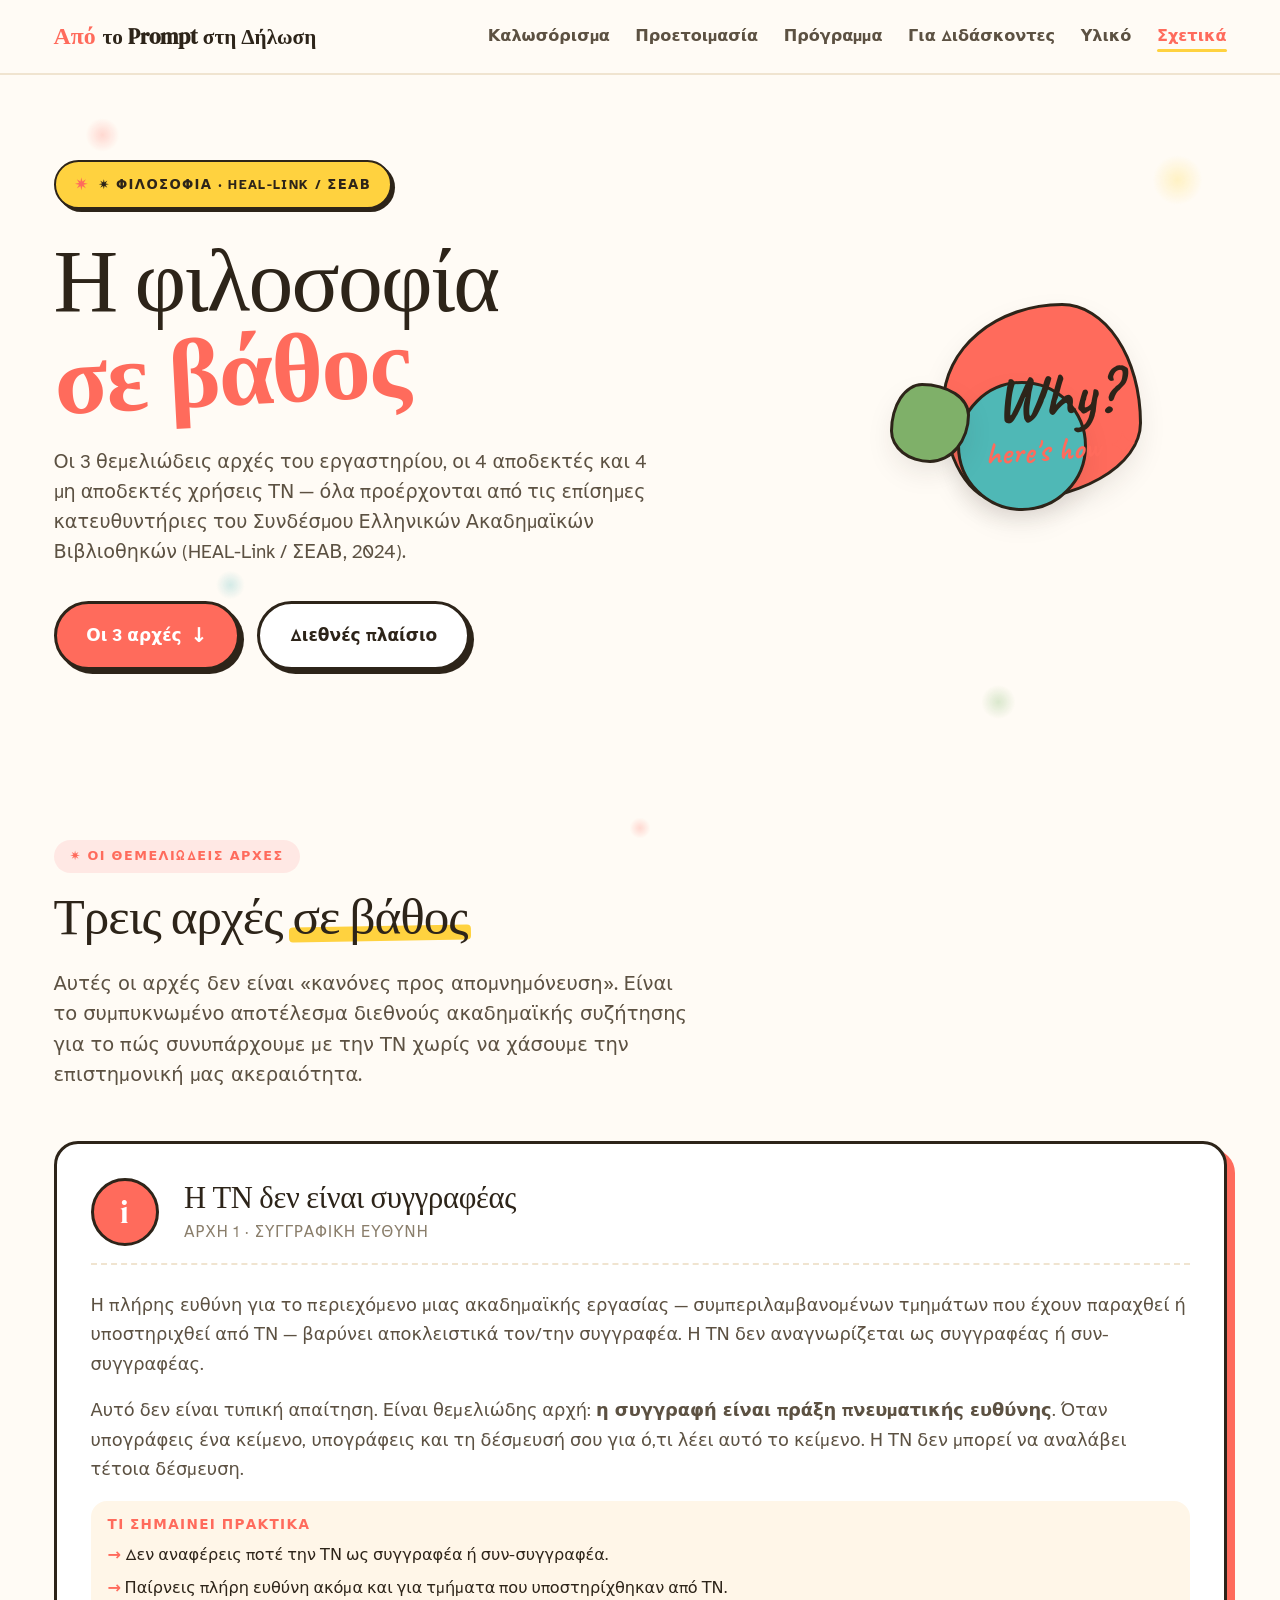
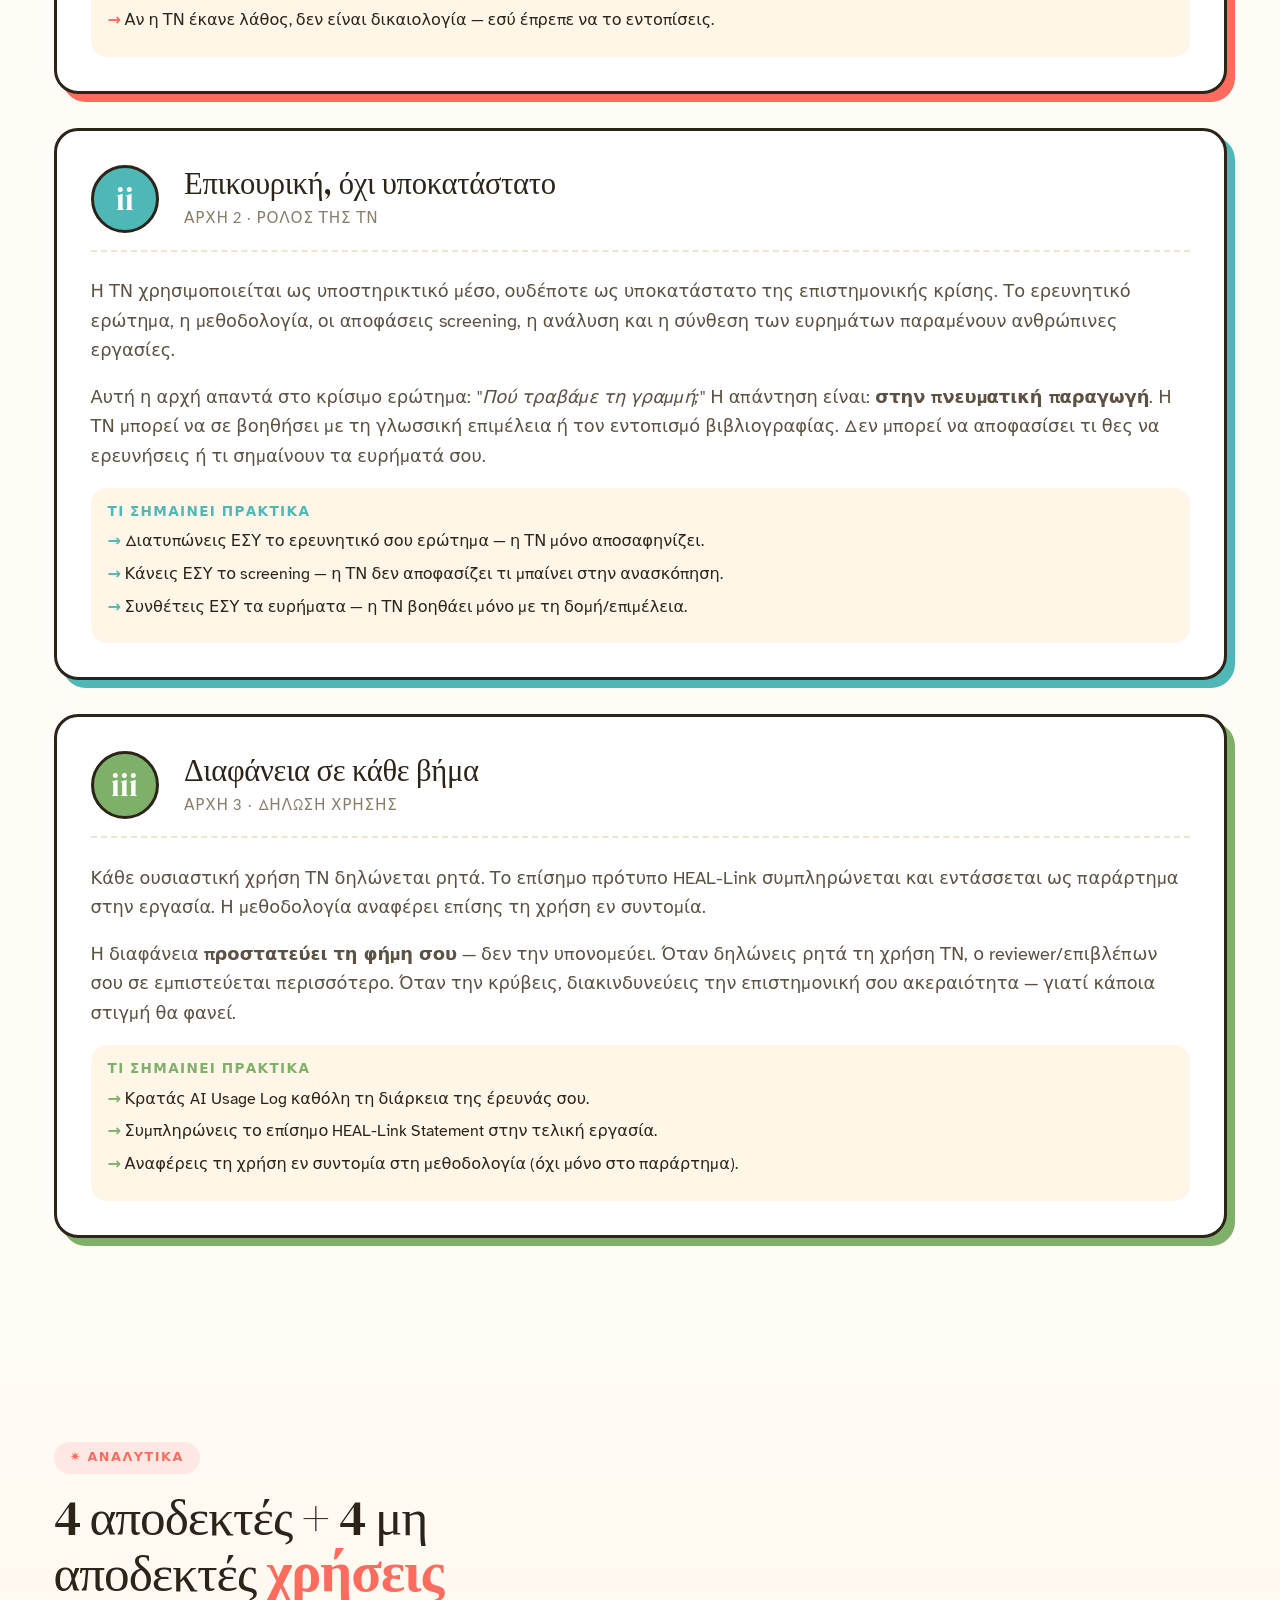
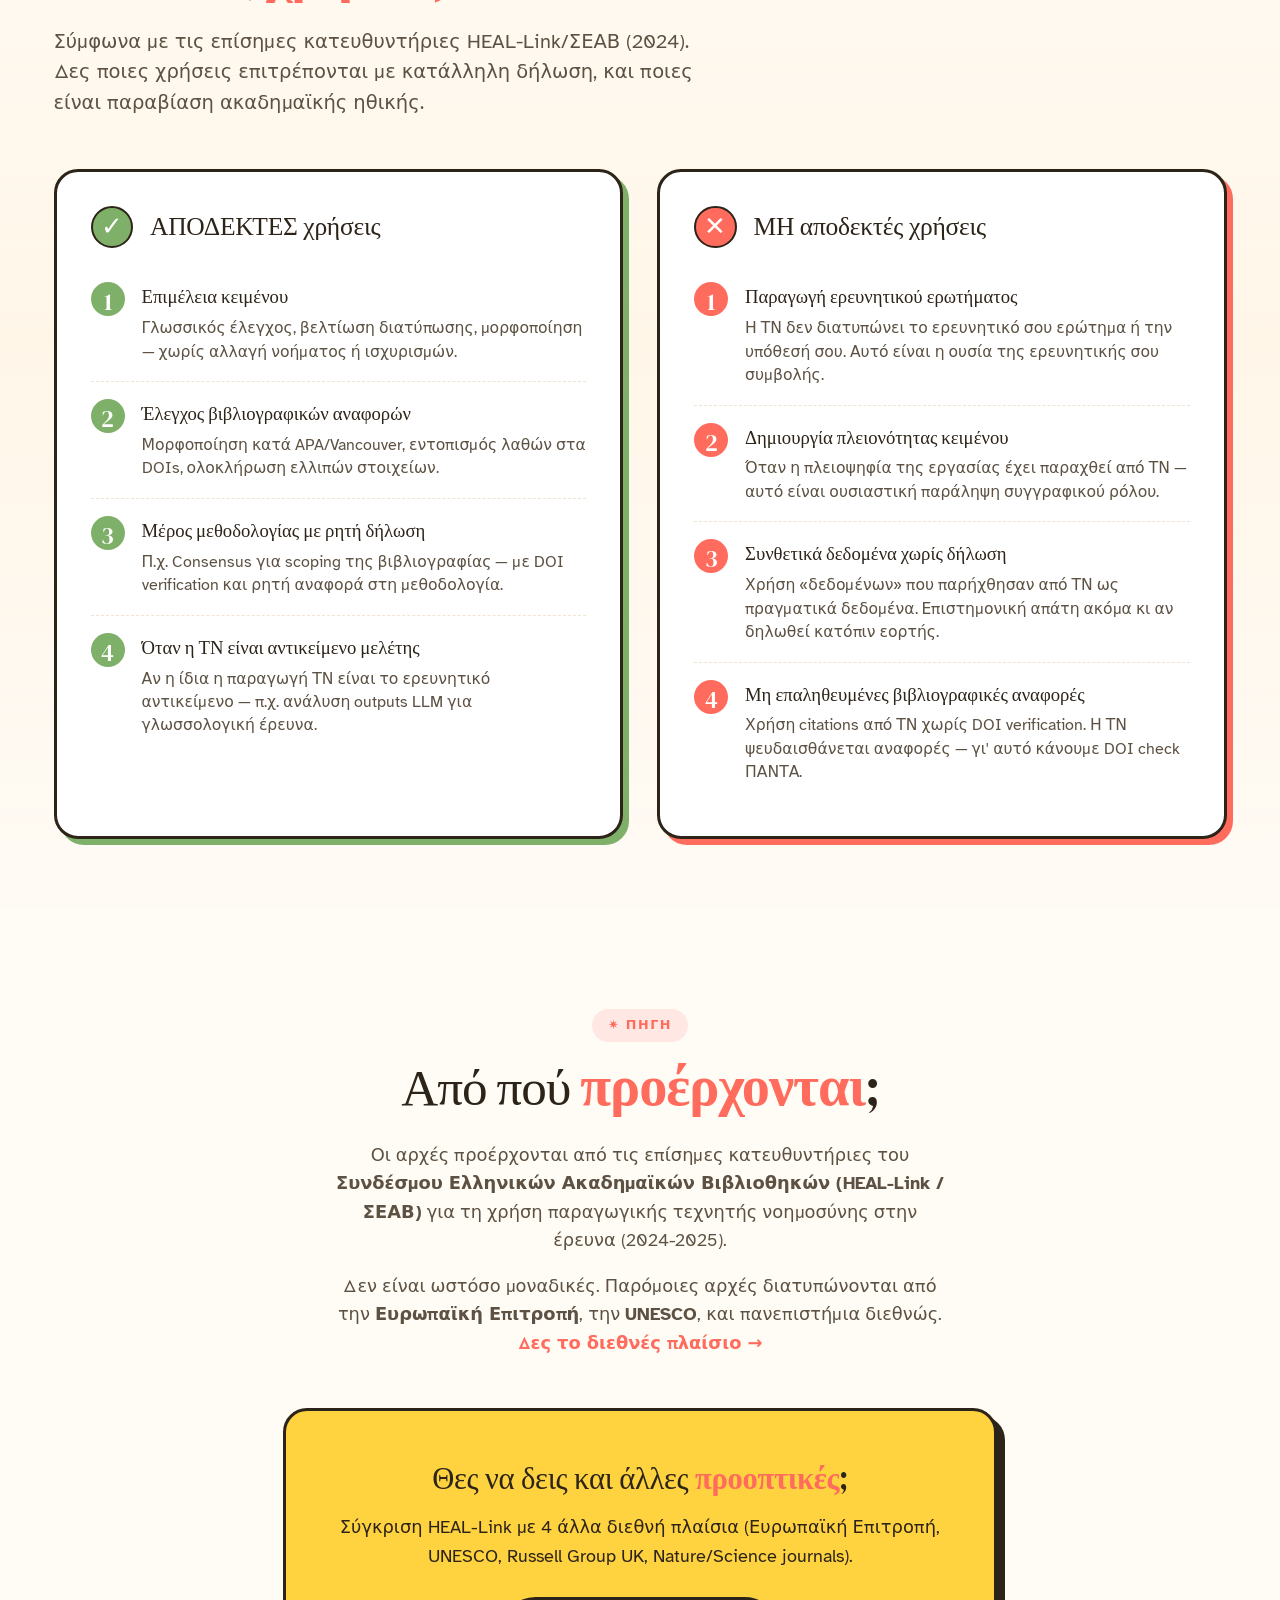
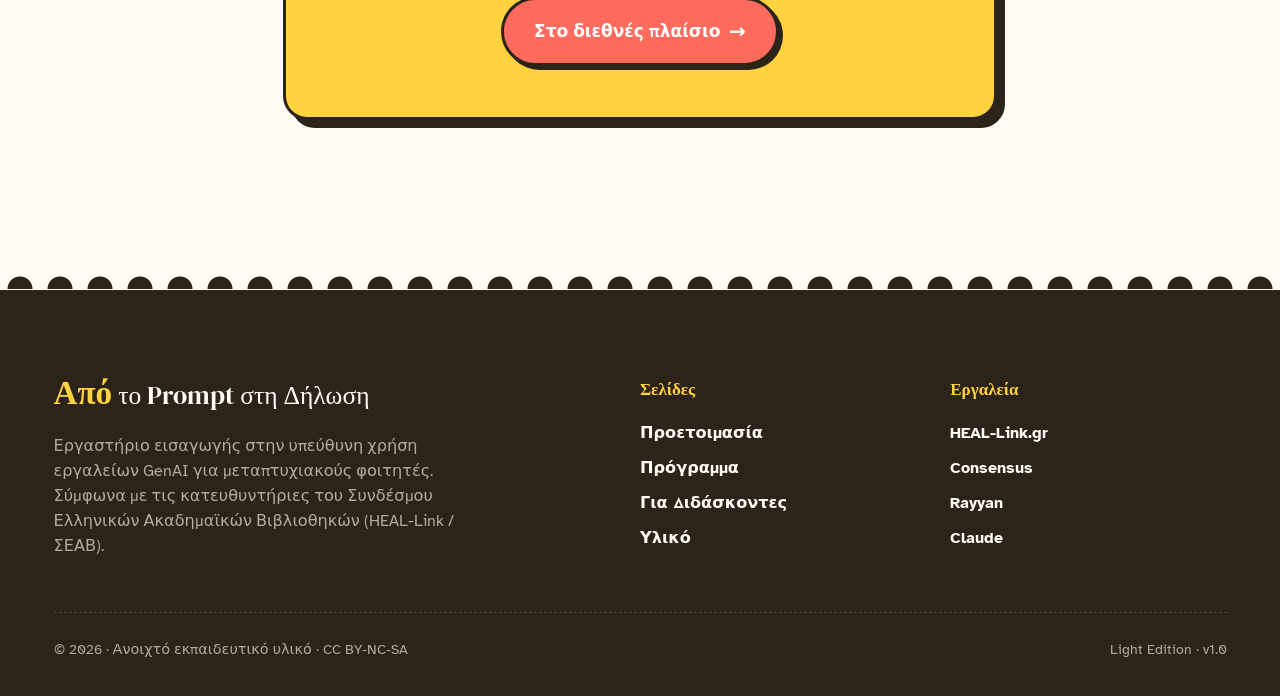
==== about.html @ 17ac73bf "Add files via upload" ====
<!DOCTYPE html>
<html lang="el">
<head>
  <meta charset="UTF-8">
  <meta name="viewport" content="width=device-width, initial-scale=1.0">
  <title>Σχετικά · Από το Prompt στη Δήλωση</title>
  <meta name="description" content="HEAL-Link/ΣΕΑΒ — οι 3 θεμελιώδεις αρχές, οι 4 αποδεκτές χρήσεις, και οι 4 μη αποδεκτές χρήσεις ΤΝ στην ακαδημαϊκή έρευνα.">
  <link rel="stylesheet" href="assets/style.css">
  <style>
    .principle-deep {
      background: var(--paper-card);
      border: 3px solid var(--ink);
      border-radius: var(--r-lg);
      padding: var(--space-5);
      margin-bottom: var(--space-5);
    }
    .principle-deep:nth-of-type(1) { box-shadow: 8px 8px 0 var(--coral); }
    .principle-deep:nth-of-type(2) { box-shadow: 8px 8px 0 var(--teal); }
    .principle-deep:nth-of-type(3) { box-shadow: 8px 8px 0 var(--sage); }

    .principle-deep-header {
      display: flex;
      align-items: center;
      gap: var(--space-4);
      margin-bottom: var(--space-4);
      padding-bottom: var(--space-3);
      border-bottom: 2px dashed var(--rule);
    }
    .principle-deep-icon {
      width: 4rem; height: 4rem;
      border-radius: var(--r-full);
      display: grid; place-items: center;
      font-family: var(--font-display);
      font-size: 1.8rem;
      color: white;
      border: 3px solid var(--ink);
      flex-shrink: 0;
    }
    .principle-deep:nth-of-type(1) .principle-deep-icon { background: var(--coral); }
    .principle-deep:nth-of-type(2) .principle-deep-icon { background: var(--teal); }
    .principle-deep:nth-of-type(3) .principle-deep-icon { background: var(--sage); }

    .principle-deep h3 {
      font-family: var(--font-display);
      font-size: 1.8rem;
      line-height: 1.1;
      margin: 0;
    }
    .principle-deep .principle-deep-sub {
      font-size: 0.9rem;
      color: var(--muted);
      letter-spacing: 0.05em;
      text-transform: uppercase;
      margin-top: 4px;
    }
    .principle-deep p {
      font-size: 1.05rem;
      line-height: 1.65;
      color: var(--ink-soft);
      margin-bottom: var(--space-3);
    }
    .principle-deep .what-means {
      background: var(--paper-warm);
      border-radius: var(--r-md);
      padding: var(--space-3);
      margin-top: var(--space-3);
    }
    .principle-deep .what-means h4 {
      font-family: var(--font-body);
      font-size: 0.8rem;
      font-weight: 700;
      letter-spacing: 0.1em;
      text-transform: uppercase;
      color: var(--coral);
      margin-bottom: var(--space-2);
    }
    .principle-deep:nth-of-type(2) .what-means h4 { color: var(--teal); }
    .principle-deep:nth-of-type(3) .what-means h4 { color: var(--sage); }
    .principle-deep .what-means ul {
      list-style: none;
      padding: 0;
      margin: 0;
    }
    .principle-deep .what-means li {
      padding-left: var(--space-3);
      position: relative;
      margin-bottom: 6px;
      font-size: 0.95rem;
    }
    .principle-deep .what-means li::before {
      content: '→';
      position: absolute;
      left: 0;
      color: var(--coral);
      font-weight: 700;
    }
    .principle-deep:nth-of-type(2) .what-means li::before { color: var(--teal); }
    .principle-deep:nth-of-type(3) .what-means li::before { color: var(--sage); }

    .uses-grid {
      display: grid;
      grid-template-columns: 1fr;
      gap: var(--space-5);
      margin-top: var(--space-5);
    }
    @media (min-width: 800px) {
      .uses-grid { grid-template-columns: repeat(2, 1fr); }
    }

    .uses-card {
      background: var(--paper-card);
      border: 3px solid var(--ink);
      border-radius: var(--r-lg);
      padding: var(--space-5);
    }
    .uses-card.allowed {
      box-shadow: 6px 6px 0 var(--sage);
    }
    .uses-card.forbidden {
      box-shadow: 6px 6px 0 var(--coral);
    }

    .uses-card h3 {
      font-family: var(--font-display);
      font-size: 1.5rem;
      margin-bottom: var(--space-3);
      display: flex;
      align-items: center;
      gap: var(--space-3);
    }
    .uses-card .badge {
      font-size: 1.5rem;
      width: 2.5rem;
      height: 2.5rem;
      border-radius: var(--r-full);
      display: grid;
      place-items: center;
      border: 2px solid var(--ink);
    }
    .uses-card.allowed .badge { background: var(--sage); color: white; }
    .uses-card.forbidden .badge { background: var(--coral); color: white; }

    .uses-card ol {
      list-style: none;
      padding: 0;
      counter-reset: use-counter;
    }
    .uses-card ol li {
      counter-increment: use-counter;
      padding: var(--space-3) 0;
      border-bottom: 1px dashed var(--rule);
      padding-left: 3rem;
      position: relative;
    }
    .uses-card ol li:last-child { border-bottom: none; }
    .uses-card ol li::before {
      content: counter(use-counter);
      position: absolute;
      left: 0;
      top: var(--space-3);
      font-family: var(--font-display);
      font-size: 1.4rem;
      width: 2rem;
      height: 2rem;
      border-radius: var(--r-full);
      display: grid;
      place-items: center;
      color: white;
    }
    .uses-card.allowed ol li::before { background: var(--sage); }
    .uses-card.forbidden ol li::before { background: var(--coral); }
    .uses-card ol li strong {
      display: block;
      font-family: var(--font-display);
      font-weight: 400;
      font-size: 1.1rem;
      margin-bottom: 4px;
    }
    .uses-card ol li p {
      font-size: 0.92rem;
      color: var(--ink-soft);
      margin: 0;
      line-height: 1.5;
    }

    .extra-cta {
      background: var(--sun);
      border: 3px solid var(--ink);
      border-radius: var(--r-lg);
      padding: var(--space-6);
      box-shadow: 8px 8px 0 var(--ink);
      max-width: 42rem;
      margin: var(--space-6) auto 0;
      text-align: center;
    }
    .extra-cta h3 {
      font-family: var(--font-display);
      font-size: 1.8rem;
      margin-bottom: var(--space-3);
    }
    .extra-cta p {
      font-size: 1.05rem;
      margin-bottom: var(--space-4);
    }
  </style>
</head>
<body>

<nav class="nav">
  <div class="nav-inner">
    <a href="index.html" class="nav-brand">
      <span class="spark">Από</span> το Prompt στη Δήλωση
    </a>
    <ul class="nav-links">
      <li><a href="index.html">Καλωσόρισμα</a></li>
      <li><a href="prepare.html">Προετοιμασία</a></li>
      <li><a href="agenda.html">Πρόγραμμα</a></li>
      <li><a href="instructor.html">Για Διδάσκοντες</a></li>
      <li><a href="materials.html">Υλικό</a></li>
      <li><a href="about.html" class="active">Σχετικά</a></li>
    </ul>
  </div>
</nav>

<header class="hero">
  <div class="container">
    <div class="hero-grid">
      <div class="hero-content">
        <div class="eyebrow fade-up">✷ Φιλοσοφία · HEAL-Link / ΣΕΑΒ</div>
        <h1 class="hero-title fade-up">
          Η φιλοσοφία<br>
          <span class="hand">σε βάθος</span>
        </h1>
        <p class="hero-subtitle fade-up">
          Οι 3 θεμελιώδεις αρχές του εργαστηρίου, οι 4 αποδεκτές και 4 μη αποδεκτές χρήσεις ΤΝ — όλα προέρχονται από τις επίσημες κατευθυντήριες του Συνδέσμου Ελληνικών Ακαδημαϊκών Βιβλιοθηκών (HEAL-Link / ΣΕΑΒ, 2024).
        </p>
        <div class="cta-group fade-up">
          <a href="#principles" class="btn">
            Οι 3 αρχές <span class="arrow">↓</span>
          </a>
          <a href="international.html" class="btn btn-outline">
            Διεθνές πλαίσιο
          </a>
        </div>
      </div>
      <div class="hero-illo">
        <div class="hero-shape shape-1" style="background: var(--coral); top: 15%; right: 25%;"></div>
        <div class="hero-shape shape-2" style="background: var(--teal); bottom: 20%; left: 20%;"></div>
        <div class="hero-shape shape-3" style="background: var(--sage); top: 40%; left: 0;"></div>
        <div class="hero-label">
          Why?<br>
          <span>here's how ✦</span>
        </div>
      </div>
    </div>
  </div>
</header>

<section id="principles">
  <div class="container">
    <div class="section-eyebrow">✷ Οι θεμελιώδεις αρχές</div>
    <h2 class="section-title">Τρεις αρχές <span class="accent">σε βάθος</span></h2>
    <p class="section-lead">
      Αυτές οι αρχές δεν είναι «κανόνες προς απομνημόνευση». Είναι το συμπυκνωμένο αποτέλεσμα διεθνούς ακαδημαϊκής συζήτησης για το πώς συνυπάρχουμε με την ΤΝ χωρίς να χάσουμε την επιστημονική μας ακεραιότητα.
    </p>

    <div style="margin-top: var(--space-6);">

      <div class="principle-deep">
        <div class="principle-deep-header">
          <div class="principle-deep-icon">i</div>
          <div>
            <h3>Η ΤΝ δεν είναι συγγραφέας</h3>
            <div class="principle-deep-sub">Αρχή 1 · Συγγραφική ευθύνη</div>
          </div>
        </div>
        <p>
          Η πλήρης ευθύνη για το περιεχόμενο μιας ακαδημαϊκής εργασίας — συμπεριλαμβανομένων τμημάτων που έχουν παραχθεί ή υποστηριχθεί από ΤΝ — βαρύνει αποκλειστικά τον/την συγγραφέα. Η ΤΝ δεν αναγνωρίζεται ως συγγραφέας ή συν-συγγραφέας.
        </p>
        <p>
          Αυτό δεν είναι τυπική απαίτηση. Είναι θεμελιώδης αρχή: <strong>η συγγραφή είναι πράξη πνευματικής ευθύνης</strong>. Όταν υπογράφεις ένα κείμενο, υπογράφεις και τη δέσμευσή σου για ό,τι λέει αυτό το κείμενο. Η ΤΝ δεν μπορεί να αναλάβει τέτοια δέσμευση.
        </p>
        <div class="what-means">
          <h4>Τι σημαίνει πρακτικά</h4>
          <ul>
            <li>Δεν αναφέρεις ποτέ την ΤΝ ως συγγραφέα ή συν-συγγραφέα.</li>
            <li>Παίρνεις πλήρη ευθύνη ακόμα και για τμήματα που υποστηρίχθηκαν από ΤΝ.</li>
            <li>Αν η ΤΝ έκανε λάθος, δεν είναι δικαιολογία — εσύ έπρεπε να το εντοπίσεις.</li>
          </ul>
        </div>
      </div>

      <div class="principle-deep">
        <div class="principle-deep-header">
          <div class="principle-deep-icon">ii</div>
          <div>
            <h3>Επικουρική, όχι υποκατάστατο</h3>
            <div class="principle-deep-sub">Αρχή 2 · Ρόλος της ΤΝ</div>
          </div>
        </div>
        <p>
          Η ΤΝ χρησιμοποιείται ως υποστηρικτικό μέσο, ουδέποτε ως υποκατάστατο της επιστημονικής κρίσης. Το ερευνητικό ερώτημα, η μεθοδολογία, οι αποφάσεις screening, η ανάλυση και η σύνθεση των ευρημάτων παραμένουν ανθρώπινες εργασίες.
        </p>
        <p>
          Αυτή η αρχή απαντά στο κρίσιμο ερώτημα: <em>"Πού τραβάμε τη γραμμή;"</em> Η απάντηση είναι: <strong>στην πνευματική παραγωγή</strong>. Η ΤΝ μπορεί να σε βοηθήσει με τη γλωσσική επιμέλεια ή τον εντοπισμό βιβλιογραφίας. Δεν μπορεί να αποφασίσει τι θες να ερευνήσεις ή τι σημαίνουν τα ευρήματά σου.
        </p>
        <div class="what-means">
          <h4>Τι σημαίνει πρακτικά</h4>
          <ul>
            <li>Διατυπώνεις ΕΣΥ το ερευνητικό σου ερώτημα — η ΤΝ μόνο αποσαφηνίζει.</li>
            <li>Κάνεις ΕΣΥ το screening — η ΤΝ δεν αποφασίζει τι μπαίνει στην ανασκόπηση.</li>
            <li>Συνθέτεις ΕΣΥ τα ευρήματα — η ΤΝ βοηθάει μόνο με τη δομή/επιμέλεια.</li>
          </ul>
        </div>
      </div>

      <div class="principle-deep">
        <div class="principle-deep-header">
          <div class="principle-deep-icon">iii</div>
          <div>
            <h3>Διαφάνεια σε κάθε βήμα</h3>
            <div class="principle-deep-sub">Αρχή 3 · Δήλωση χρήσης</div>
          </div>
        </div>
        <p>
          Κάθε ουσιαστική χρήση ΤΝ δηλώνεται ρητά. Το επίσημο πρότυπο HEAL-Link συμπληρώνεται και εντάσσεται ως παράρτημα στην εργασία. Η μεθοδολογία αναφέρει επίσης τη χρήση εν συντομία.
        </p>
        <p>
          Η διαφάνεια <strong>προστατεύει τη φήμη σου</strong> — δεν την υπονομεύει. Όταν δηλώνεις ρητά τη χρήση ΤΝ, ο reviewer/επιβλέπων σου σε εμπιστεύεται περισσότερο. Όταν την κρύβεις, διακινδυνεύεις την επιστημονική σου ακεραιότητα — γιατί κάποια στιγμή θα φανεί.
        </p>
        <div class="what-means">
          <h4>Τι σημαίνει πρακτικά</h4>
          <ul>
            <li>Κρατάς AI Usage Log καθόλη τη διάρκεια της έρευνάς σου.</li>
            <li>Συμπληρώνεις το επίσημο HEAL-Link Statement στην τελική εργασία.</li>
            <li>Αναφέρεις τη χρήση εν συντομία στη μεθοδολογία (όχι μόνο στο παράρτημα).</li>
          </ul>
        </div>
      </div>

    </div>
  </div>
</section>

<section class="glance">
  <div class="container">
    <div class="section-eyebrow">✷ Αναλυτικά</div>
    <h2 class="section-title">4 αποδεκτές + 4 μη αποδεκτές <span class="hand">χρήσεις</span></h2>
    <p class="section-lead">
      Σύμφωνα με τις επίσημες κατευθυντήριες HEAL-Link/ΣΕΑΒ (2024). Δες ποιες χρήσεις επιτρέπονται με κατάλληλη δήλωση, και ποιες είναι παραβίαση ακαδημαϊκής ηθικής.
    </p>

    <div class="uses-grid">

      <div class="uses-card allowed">
        <h3>
          <span class="badge">✓</span>
          ΑΠΟΔΕΚΤΕΣ χρήσεις
        </h3>
        <ol>
          <li>
            <strong>Επιμέλεια κειμένου</strong>
            <p>Γλωσσικός έλεγχος, βελτίωση διατύπωσης, μορφοποίηση — χωρίς αλλαγή νοήματος ή ισχυρισμών.</p>
          </li>
          <li>
            <strong>Έλεγχος βιβλιογραφικών αναφορών</strong>
            <p>Μορφοποίηση κατά APA/Vancouver, εντοπισμός λαθών στα DOIs, ολοκλήρωση ελλιπών στοιχείων.</p>
          </li>
          <li>
            <strong>Μέρος μεθοδολογίας με ρητή δήλωση</strong>
            <p>Π.χ. Consensus για scoping της βιβλιογραφίας — με DOI verification και ρητή αναφορά στη μεθοδολογία.</p>
          </li>
          <li>
            <strong>Όταν η ΤΝ είναι αντικείμενο μελέτης</strong>
            <p>Αν η ίδια η παραγωγή ΤΝ είναι το ερευνητικό αντικείμενο — π.χ. ανάλυση outputs LLM για γλωσσολογική έρευνα.</p>
          </li>
        </ol>
      </div>

      <div class="uses-card forbidden">
        <h3>
          <span class="badge">✕</span>
          ΜΗ αποδεκτές χρήσεις
        </h3>
        <ol>
          <li>
            <strong>Παραγωγή ερευνητικού ερωτήματος</strong>
            <p>Η ΤΝ δεν διατυπώνει το ερευνητικό σου ερώτημα ή την υπόθεσή σου. Αυτό είναι η ουσία της ερευνητικής σου συμβολής.</p>
          </li>
          <li>
            <strong>Δημιουργία πλειονότητας κειμένου</strong>
            <p>Όταν η πλειοψηφία της εργασίας έχει παραχθεί από ΤΝ — αυτό είναι ουσιαστική παράληψη συγγραφικού ρόλου.</p>
          </li>
          <li>
            <strong>Συνθετικά δεδομένα χωρίς δήλωση</strong>
            <p>Χρήση «δεδομένων» που παρήχθησαν από ΤΝ ως πραγματικά δεδομένα. Επιστημονική απάτη ακόμα κι αν δηλωθεί κατόπιν εορτής.</p>
          </li>
          <li>
            <strong>Μη επαληθευμένες βιβλιογραφικές αναφορές</strong>
            <p>Χρήση citations από ΤΝ χωρίς DOI verification. Η ΤΝ ψευδαισθάνεται αναφορές — γι' αυτό κάνουμε DOI check ΠΑΝΤΑ.</p>
          </li>
        </ol>
      </div>

    </div>
  </div>
</section>

<section>
  <div class="container">
    <div class="text-center" style="max-width: 36rem; margin: 0 auto;">
      <div class="section-eyebrow" style="display: inline-block;">✷ Πηγή</div>
      <h2 class="section-title" style="margin: 0 auto var(--space-4);">
        Από πού <span class="hand">προέρχονται</span>;
      </h2>
      <p style="font-size: 1.05rem; color: var(--ink-soft); line-height: 1.6;">
        Οι αρχές προέρχονται από τις επίσημες κατευθυντήριες του <strong>Συνδέσμου Ελληνικών Ακαδημαϊκών Βιβλιοθηκών (HEAL-Link / ΣΕΑΒ)</strong> για τη χρήση παραγωγικής τεχνητής νοημοσύνης στην έρευνα (2024-2025).
      </p>
      <p style="font-size: 1.05rem; color: var(--ink-soft); line-height: 1.6; margin-top: var(--space-3);">
        Δεν είναι ωστόσο μοναδικές. Παρόμοιες αρχές διατυπώνονται από την <strong>Ευρωπαϊκή Επιτροπή</strong>, την <strong>UNESCO</strong>, και πανεπιστήμια διεθνώς. <a href="international.html">Δες το διεθνές πλαίσιο →</a>
      </p>
    </div>

    <div class="extra-cta">
      <h3>Θες να δεις και άλλες <span class="hand">προοπτικές</span>;</h3>
      <p>
        Σύγκριση HEAL-Link με 4 άλλα διεθνή πλαίσια (Ευρωπαϊκή Επιτροπή, UNESCO, Russell Group UK, Nature/Science journals).
      </p>
      <a href="international.html" class="btn">
        Στο διεθνές πλαίσιο <span class="arrow">→</span>
      </a>
    </div>
  </div>
</section>

<footer class="footer">
  <div class="container">
    <div class="footer-grid">
      <div>
        <div class="footer-brand">
          <span class="hand">Από</span> το Prompt στη Δήλωση
        </div>
        <p class="footer-text">
          Εργαστήριο εισαγωγής στην υπεύθυνη χρήση εργαλείων GenAI για μεταπτυχιακούς φοιτητές. Σύμφωνα με τις κατευθυντήριες του Συνδέσμου Ελληνικών Ακαδημαϊκών Βιβλιοθηκών (HEAL-Link / ΣΕΑΒ).
        </p>
      </div>
      <div>
        <h5>Σελίδες</h5>
        <ul>
          <li><a href="prepare.html">Προετοιμασία</a></li>
          <li><a href="agenda.html">Πρόγραμμα</a></li>
          <li><a href="instructor.html">Για Διδάσκοντες</a></li>
          <li><a href="materials.html">Υλικό</a></li>
        </ul>
      </div>
      <div>
        <h5>Εργαλεία</h5>
        <ul>
          <li><a href="https://www.heal-link.gr/" target="_blank" rel="noopener">HEAL-Link.gr</a></li>
          <li><a href="https://consensus.app" target="_blank" rel="noopener">Consensus</a></li>
          <li><a href="https://rayyan.ai" target="_blank" rel="noopener">Rayyan</a></li>
          <li><a href="https://claude.ai" target="_blank" rel="noopener">Claude</a></li>
        </ul>
      </div>
    </div>
    <div class="footer-bottom">
      <div>© 2026 · Ανοιχτό εκπαιδευτικό υλικό · CC BY-NC-SA</div>
      <div>Light Edition · v1.0</div>
    </div>
  </div>
</footer>

</body>
</html>
---- assets/style.css ----
/* ============================================================
   "Από το Prompt στη Δήλωση" — Light Edition
   CHEERFUL & INVITING aesthetic
   ============================================================ */

@import url('https://fonts.googleapis.com/css2?family=DM+Serif+Display:ital@0;1&family=Atkinson+Hyperlegible:ital,wght@0,400;0,700;1,400;1,700&family=Caveat:wght@400;500;600;700&family=JetBrains+Mono:wght@400;500;600&display=swap');

:root {
  /* CHEERFUL PALETTE */
  --coral: #FF6B5C;
  --coral-soft: #FFB5AC;
  --coral-bg: #FFE8E4;

  --teal: #4FB8B6;
  --teal-soft: #A8D9D8;
  --teal-bg: #E0F2F1;

  --sun: #FFD23F;
  --sun-soft: #FFE893;
  --sun-bg: #FFF6D6;

  --sage: #7FB069;
  --sage-soft: #B5D4A5;
  --sage-bg: #E8F4E0;

  --plum: #9B5C8F;

  /* NEUTRALS */
  --ink: #2D2419;
  --ink-soft: #5C5142;
  --paper: #FFFBF5;
  --paper-warm: #FFF6E8;
  --paper-card: #FFFFFF;
  --rule: #F0E4D0;
  --muted: #8A7E6B;
  --muted-soft: #B5AB99;

  /* TYPE */
  --font-display: 'DM Serif Display', Georgia, serif;
  --font-body: 'Atkinson Hyperlegible', system-ui, sans-serif;
  --font-hand: 'Caveat', cursive;
  --font-mono: 'JetBrains Mono', monospace;

  /* SPACING */
  --space-1: 0.25rem;
  --space-2: 0.5rem;
  --space-3: 1rem;
  --space-4: 1.5rem;
  --space-5: 2rem;
  --space-6: 3rem;
  --space-7: 5rem;

  /* RADIUS */
  --r-sm: 8px;
  --r-md: 16px;
  --r-lg: 24px;
  --r-full: 999px;

  /* LAYOUT */
  --container: 72rem;
  --content: 42rem;
}

/* RESET */
*, *::before, *::after { box-sizing: border-box; margin: 0; padding: 0; }
html { scroll-behavior: smooth; font-size: 17px; }

body {
  font-family: var(--font-body);
  font-weight: 400;
  line-height: 1.65;
  color: var(--ink);
  background: var(--paper);
  text-rendering: optimizeLegibility;
  -webkit-font-smoothing: antialiased;
  overflow-x: hidden;
}

/* CONFETTI DOTS — playful background */
body::before {
  content: '';
  position: fixed;
  inset: 0;
  pointer-events: none;
  background-image:
    radial-gradient(circle at 8% 15%, var(--coral-soft) 0%, transparent 1.2%),
    radial-gradient(circle at 92% 20%, var(--sun-soft) 0%, transparent 1.8%),
    radial-gradient(circle at 18% 65%, var(--teal-soft) 0%, transparent 1.2%),
    radial-gradient(circle at 78% 78%, var(--sage-soft) 0%, transparent 1.4%),
    radial-gradient(circle at 50% 92%, var(--coral-soft) 0%, transparent 1%);
  opacity: 0.5;
  z-index: -1;
}

img { max-width: 100%; height: auto; display: block; }

/* TYPOGRAPHY */
h1, h2, h3, h4 {
  font-family: var(--font-display);
  font-weight: 400;
  line-height: 1.1;
  letter-spacing: -0.01em;
  color: var(--ink);
}
h1 { font-size: clamp(2.5rem, 5vw, 4.5rem); }
h2 { font-size: clamp(2rem, 3.5vw, 3.25rem); margin-bottom: var(--space-4); }
h3 { font-size: clamp(1.4rem, 2vw, 1.85rem); margin-bottom: var(--space-3); }
h4 { font-size: 1.2rem; font-weight: 700; font-family: var(--font-body); margin-bottom: var(--space-2); }

p { margin-bottom: var(--space-3); }
p:last-child { margin-bottom: 0; }

a {
  color: var(--coral);
  text-decoration: none;
  font-weight: 700;
  background-image: linear-gradient(transparent 70%, var(--sun-soft) 70%);
  background-size: 0% 100%;
  background-repeat: no-repeat;
  transition: background-size 0.3s ease;
}
a:hover { background-size: 100% 100%; }

strong { font-weight: 700; }
em { font-style: italic; }

.hand {
  font-family: var(--font-hand);
  font-weight: 600;
  color: var(--coral);
  line-height: 1;
}

code, pre, .mono { font-family: var(--font-mono); font-size: 0.9em; }

/* LAYOUT */
.container { max-width: var(--container); margin: 0 auto; padding: 0 var(--space-4); }
.content { max-width: var(--content); margin: 0 auto; padding: 0 var(--space-4); }
section { padding: var(--space-7) 0; }

/* NAV */
.nav {
  position: sticky;
  top: 0;
  z-index: 100;
  background: rgba(255,251,245, 0.92);
  backdrop-filter: blur(16px);
  -webkit-backdrop-filter: blur(16px);
  border-bottom: 2px solid var(--rule);
}
.nav-inner {
  max-width: var(--container);
  margin: 0 auto;
  padding: var(--space-3) var(--space-4);
  display: flex;
  align-items: center;
  justify-content: space-between;
  gap: var(--space-4);
}
.nav-brand {
  font-family: var(--font-display);
  font-size: 1.25rem;
  color: var(--ink);
  background: none;
  display: flex;
  align-items: baseline;
  gap: 0.4rem;
}
.nav-brand:hover { background: none; color: var(--coral); }
.nav-brand .spark {
  font-family: var(--font-hand);
  color: var(--coral);
  font-size: 1.4rem;
}
.nav-links {
  display: flex;
  gap: var(--space-4);
  list-style: none;
  font-family: var(--font-body);
  font-size: 0.95rem;
  font-weight: 700;
}
.nav-links a { color: var(--ink-soft); background: none; }
.nav-links a:hover { color: var(--coral); background: none; }
.nav-links a.active { color: var(--coral); position: relative; }
.nav-links a.active::after {
  content: '';
  position: absolute;
  left: 0; right: 0;
  bottom: -6px;
  height: 3px;
  background: var(--sun);
  border-radius: var(--r-full);
}
@media (max-width: 768px) { .nav-links { display: none; } }

/* HERO */
.hero { padding: var(--space-7) 0; position: relative; overflow: visible; }
.hero-grid {
  display: grid;
  grid-template-columns: 1fr;
  gap: var(--space-6);
  align-items: center;
}
@media (min-width: 900px) {
  .hero-grid { grid-template-columns: 1.4fr 0.6fr; }
}

.eyebrow {
  display: inline-flex;
  align-items: center;
  gap: var(--space-2);
  padding: 0.5rem 1.1rem;
  font-family: var(--font-body);
  font-size: 0.78rem;
  font-weight: 700;
  letter-spacing: 0.1em;
  text-transform: uppercase;
  color: var(--ink);
  background: var(--sun);
  border-radius: var(--r-full);
  margin-bottom: var(--space-4);
  border: 2px solid var(--ink);
  box-shadow: 3px 3px 0 var(--ink);
}
.eyebrow::before {
  content: '✷';
  color: var(--coral);
  font-size: 1rem;
}

.hero-title {
  font-family: var(--font-display);
  font-size: clamp(2.8rem, 7vw, 5.5rem);
  line-height: 1;
  letter-spacing: -0.02em;
  margin-bottom: var(--space-4);
}
.hero-title .accent {
  position: relative;
  display: inline-block;
}
.hero-title .accent::after {
  content: '';
  position: absolute;
  left: -2%; right: -2%;
  bottom: 0.05em;
  height: 0.32em;
  background: var(--sun);
  z-index: -1;
  border-radius: 4px;
  transform: rotate(-1deg);
}
.hero-title .hand {
  font-family: var(--font-hand);
  font-weight: 700;
  color: var(--coral);
  font-size: 1.1em;
  display: inline-block;
  transform: rotate(-3deg);
}

.hero-subtitle {
  font-size: clamp(1.1rem, 1.5vw, 1.35rem);
  color: var(--ink-soft);
  max-width: 36rem;
  line-height: 1.55;
  margin-bottom: var(--space-5);
}

.hero-meta {
  display: flex;
  flex-wrap: wrap;
  gap: var(--space-4) var(--space-5);
  padding-top: var(--space-4);
  border-top: 2px dashed var(--rule);
}
.hero-meta-item { display: flex; align-items: center; gap: var(--space-2); }
.hero-meta-icon {
  width: 2.4rem; height: 2.4rem;
  border-radius: var(--r-full);
  display: grid; place-items: center;
  flex-shrink: 0; font-size: 1.1rem;
  border: 2px solid var(--ink);
}
.icon-coral { background: var(--coral); color: white; }
.icon-teal  { background: var(--teal); color: white; }
.icon-sun   { background: var(--sun); color: var(--ink); }
.icon-sage  { background: var(--sage); color: white; }

.hero-meta-text dt {
  font-size: 0.68rem;
  font-weight: 700;
  letter-spacing: 0.08em;
  text-transform: uppercase;
  color: var(--muted);
}
.hero-meta-text dd { color: var(--ink); font-weight: 700; font-size: 0.92rem; }

/* HERO ILLUSTRATION — playful shapes */
.hero-illo {
  position: relative;
  display: grid;
  place-items: center;
  min-height: 320px;
}
.hero-shape {
  position: absolute;
  box-shadow: 0 12px 32px -8px rgba(45,36,25,0.15);
}
.shape-1 {
  width: 200px; height: 200px;
  background: var(--coral);
  top: 5%; right: 15%;
  border-radius: 60% 40% 70% 30% / 50% 60% 40% 50%;
  border: 3px solid var(--ink);
  animation: float 5s ease-in-out infinite;
}
.shape-2 {
  width: 130px; height: 130px;
  background: var(--sun);
  bottom: 5%; left: 10%;
  border-radius: var(--r-full);
  border: 3px solid var(--ink);
  animation: float 6s ease-in-out -2s infinite;
}
.shape-3 {
  width: 80px; height: 80px;
  background: var(--teal);
  top: 35%; left: 0;
  border-radius: 40% 60% 50% 50% / 60% 40% 60% 40%;
  border: 3px solid var(--ink);
  animation: float 7s ease-in-out -1s infinite;
}
.shape-4 {
  width: 50px; height: 50px;
  background: var(--sage);
  bottom: 25%; right: 5%;
  border-radius: var(--r-full);
  border: 3px solid var(--ink);
  animation: float 4s ease-in-out -3s infinite;
}
.hero-label {
  position: relative;
  z-index: 2;
  font-family: var(--font-hand);
  font-size: clamp(2.8rem, 5vw, 4rem);
  font-weight: 700;
  text-align: center;
  line-height: 1;
  color: var(--ink);
  transform: rotate(-4deg);
  padding: var(--space-4);
}
.hero-label span {
  display: block;
  font-size: 0.5em;
  color: var(--coral);
  margin-top: 0.2em;
}

/* CTAs */
.cta-group {
  display: flex;
  flex-wrap: wrap;
  gap: var(--space-3);
  margin-top: var(--space-5);
}
.btn {
  display: inline-flex;
  align-items: center;
  gap: var(--space-2);
  padding: 0.85rem 1.75rem;
  font-family: var(--font-body);
  font-size: 1rem;
  font-weight: 700;
  background: var(--coral);
  color: white;
  border: 3px solid var(--ink);
  border-radius: var(--r-full);
  cursor: pointer;
  transition: all 0.2s ease;
  box-shadow: 4px 4px 0 var(--ink);
  background-image: none;
}
.btn:hover {
  transform: translate(-2px, -2px);
  box-shadow: 6px 6px 0 var(--ink);
  background: var(--coral);
  color: white;
}
.btn:active {
  transform: translate(2px, 2px);
  box-shadow: 0 0 0 var(--ink);
}
.btn-outline {
  background: var(--paper-card);
  color: var(--ink);
}
.btn-outline:hover { background: var(--sun); color: var(--ink); }
.btn .arrow { transition: transform 0.2s; font-size: 1.2em; }
.btn:hover .arrow { transform: translateX(4px); }

/* SECTION HEADINGS */
.section-eyebrow {
  display: inline-block;
  padding: 0.35rem 0.95rem;
  font-family: var(--font-body);
  font-size: 0.75rem;
  font-weight: 700;
  letter-spacing: 0.12em;
  text-transform: uppercase;
  color: var(--coral);
  background: var(--coral-bg);
  border-radius: var(--r-full);
  margin-bottom: var(--space-3);
}
.section-title {
  font-family: var(--font-display);
  font-weight: 400;
  font-size: clamp(2rem, 4vw, 3.25rem);
  line-height: 1.05;
  letter-spacing: -0.02em;
  max-width: 32rem;
  margin-bottom: var(--space-4);
}
.section-title .accent {
  position: relative;
  display: inline-block;
}
.section-title .accent::after {
  content: '';
  position: absolute;
  left: -2%; right: -2%;
  bottom: 0.05em;
  height: 0.3em;
  background: var(--sun);
  z-index: -1;
  border-radius: 4px;
  transform: rotate(-1deg);
}
.section-title .hand {
  font-family: var(--font-hand);
  font-weight: 700;
  color: var(--coral);
  font-size: 1.1em;
}
.section-lead {
  font-size: 1.15rem;
  line-height: 1.55;
  color: var(--ink-soft);
  max-width: 38rem;
  margin-bottom: var(--space-6);
}

/* GLANCE STICKERS */
.glance {
  background: linear-gradient(180deg, transparent, var(--paper-warm) 50%, transparent);
  padding: var(--space-7) 0;
}
.glance-grid {
  display: grid;
  grid-template-columns: repeat(auto-fit, minmax(180px, 1fr));
  gap: var(--space-4);
}
.glance-cell {
  background: var(--paper-card);
  padding: var(--space-5) var(--space-3);
  text-align: center;
  border-radius: var(--r-lg);
  border: 3px solid var(--ink);
  transition: transform 0.3s, box-shadow 0.3s;
}
.glance-cell:nth-child(1) { box-shadow: 6px 6px 0 var(--coral); }
.glance-cell:nth-child(2) { box-shadow: 6px 6px 0 var(--teal); transform: rotate(-1deg); }
.glance-cell:nth-child(3) { box-shadow: 6px 6px 0 var(--sun); transform: rotate(1deg); }
.glance-cell:nth-child(4) { box-shadow: 6px 6px 0 var(--sage); transform: rotate(-1deg); }

.glance-cell:hover { transform: translate(-3px, -3px); }
.glance-cell:nth-child(1):hover { box-shadow: 9px 9px 0 var(--coral); }
.glance-cell:nth-child(2):hover { box-shadow: 9px 9px 0 var(--teal); transform: translate(-3px, -3px) rotate(-1deg); }
.glance-cell:nth-child(3):hover { box-shadow: 9px 9px 0 var(--sun); transform: translate(-3px, -3px) rotate(1deg); }
.glance-cell:nth-child(4):hover { box-shadow: 9px 9px 0 var(--sage); transform: translate(-3px, -3px) rotate(-1deg); }

.glance-num {
  font-family: var(--font-display);
  font-size: clamp(3rem, 5vw, 4.5rem);
  line-height: 1;
  display: block;
  margin-bottom: var(--space-2);
}
.glance-cell:nth-child(1) .glance-num { color: var(--coral); }
.glance-cell:nth-child(2) .glance-num { color: var(--teal); }
.glance-cell:nth-child(3) .glance-num { color: var(--ink); }
.glance-cell:nth-child(4) .glance-num { color: var(--sage); }

.glance-label {
  font-family: var(--font-body);
  font-size: 0.85rem;
  font-weight: 700;
  color: var(--ink-soft);
}

/* PRINCIPLES */
.principles-grid {
  display: grid;
  grid-template-columns: 1fr;
  gap: var(--space-4);
  margin-top: var(--space-5);
}
@media (min-width: 768px) {
  .principles-grid { grid-template-columns: repeat(3, 1fr); }
}
.principle {
  background: var(--paper-card);
  border: 3px solid var(--ink);
  border-radius: var(--r-lg);
  padding: var(--space-5);
  transition: all 0.3s;
}
.principle:nth-child(1) { box-shadow: 6px 6px 0 var(--coral); }
.principle:nth-child(2) { box-shadow: 6px 6px 0 var(--teal); transform: translateY(-12px); }
.principle:nth-child(3) { box-shadow: 6px 6px 0 var(--sage); }

.principle:hover { transform: translate(-3px, -3px); }
.principle:nth-child(1):hover { box-shadow: 9px 9px 0 var(--coral); }
.principle:nth-child(2):hover { box-shadow: 9px 9px 0 var(--teal); transform: translate(-3px, -15px); }
.principle:nth-child(3):hover { box-shadow: 9px 9px 0 var(--sage); }

.principle-icon {
  width: 3.5rem; height: 3.5rem;
  border-radius: var(--r-full);
  display: grid; place-items: center;
  font-family: var(--font-display);
  font-size: 1.6rem;
  margin-bottom: var(--space-3);
  border: 3px solid var(--ink);
}
.principle:nth-child(1) .principle-icon { background: var(--coral); color: white; }
.principle:nth-child(2) .principle-icon { background: var(--teal); color: white; }
.principle:nth-child(3) .principle-icon { background: var(--sage); color: white; }

.principle-title {
  font-family: var(--font-display);
  font-size: 1.5rem;
  margin-bottom: var(--space-3);
  line-height: 1.15;
}
.principle-text {
  color: var(--ink-soft);
  line-height: 1.6;
}

/* PULL QUOTE */
.pullquote {
  padding: var(--space-7) 0;
  text-align: center;
  position: relative;
}
.pullquote::before {
  content: '"';
  font-family: var(--font-display);
  font-size: 14rem;
  position: absolute;
  top: -3rem;
  left: 50%;
  transform: translateX(-50%);
  color: var(--coral-bg);
  z-index: -1;
  line-height: 1;
}
.pullquote-text {
  font-family: var(--font-hand);
  font-size: clamp(2.2rem, 5vw, 3.8rem);
  font-weight: 600;
  line-height: 1.15;
  max-width: 32rem;
  margin: 0 auto var(--space-4);
}
.pullquote-text em {
  font-style: normal;
  color: var(--coral);
}
.pullquote-attribution {
  display: inline-block;
  padding: 0.4rem 1.2rem;
  font-family: var(--font-body);
  font-size: 0.78rem;
  font-weight: 700;
  letter-spacing: 0.1em;
  text-transform: uppercase;
  background: var(--sun);
  border-radius: var(--r-full);
  border: 2px solid var(--ink);
  box-shadow: 3px 3px 0 var(--ink);
}

/* LEARN GRID */
.learn-grid {
  display: grid;
  grid-template-columns: 1fr;
  gap: var(--space-4);
  margin-top: var(--space-5);
}
@media (min-width: 768px) {
  .learn-grid { grid-template-columns: repeat(2, 1fr); }
}
.learn-item {
  display: flex;
  gap: var(--space-3);
  padding: var(--space-4);
  background: var(--paper-card);
  border: 2px solid var(--rule);
  border-radius: var(--r-md);
  transition: all 0.2s;
}
.learn-item:hover {
  border-color: var(--coral);
  background: var(--paper-warm);
  transform: translateY(-2px);
}
.learn-marker {
  flex-shrink: 0;
  width: 2.5rem; height: 2.5rem;
  border-radius: var(--r-full);
  background: var(--coral);
  color: white;
  display: grid; place-items: center;
  font-family: var(--font-display);
  font-size: 1.1rem;
  border: 2px solid var(--ink);
}
.learn-item:nth-child(2) .learn-marker { background: var(--teal); }
.learn-item:nth-child(3) .learn-marker { background: var(--sun); color: var(--ink); }
.learn-item:nth-child(4) .learn-marker { background: var(--sage); }
.learn-content h4 {
  font-family: var(--font-display);
  font-size: 1.2rem;
  font-weight: 400;
  margin-bottom: var(--space-2);
}
.learn-content p {
  color: var(--ink-soft);
  font-size: 0.98rem;
  line-height: 1.55;
  margin: 0;
}

/* AGENDA */
.agenda-list { max-width: 42rem; margin: 0 auto; }
.agenda-item {
  display: grid;
  grid-template-columns: auto 1fr auto;
  gap: var(--space-4);
  align-items: center;
  padding: var(--space-4);
  background: var(--paper-card);
  border: 2px solid var(--rule);
  border-radius: var(--r-md);
  margin-bottom: var(--space-3);
  transition: all 0.2s;
}
.agenda-item:hover {
  border-color: var(--coral);
  transform: translateX(4px);
}
.agenda-num {
  width: 2.5rem; height: 2.5rem;
  border-radius: var(--r-full);
  background: var(--coral-bg);
  color: var(--coral);
  display: grid; place-items: center;
  font-family: var(--font-display);
  font-size: 1.1rem;
}
.agenda-item:nth-child(2) .agenda-num { background: var(--teal-bg); color: var(--teal); }
.agenda-item:nth-child(3) .agenda-num { background: var(--sun-bg); color: var(--ink); }
.agenda-item:nth-child(4) .agenda-num { background: var(--sage-bg); color: var(--sage); }
.agenda-item:nth-child(5) .agenda-num { background: var(--coral-bg); color: var(--coral); }

.agenda-content h4 {
  font-family: var(--font-display);
  font-size: 1.15rem;
  font-weight: 400;
  margin-bottom: 4px;
}
.agenda-content p {
  font-size: 0.9rem;
  color: var(--muted);
  margin: 0;
}
.agenda-time {
  font-family: var(--font-mono);
  font-size: 0.85rem;
  font-weight: 600;
  color: var(--coral);
  padding: 0.3rem 0.7rem;
  background: var(--coral-bg);
  border-radius: var(--r-full);
}

/* FOOTER */
.footer {
  background: var(--ink);
  color: var(--paper);
  padding: var(--space-7) 0 var(--space-5);
  margin-top: var(--space-7);
  position: relative;
}
.footer::before {
  content: '';
  position: absolute;
  top: -1px; left: 0; right: 0;
  height: 20px;
  background-image: radial-gradient(circle at 20px 20px, var(--ink) 12px, transparent 13px);
  background-size: 40px 20px;
  background-repeat: repeat-x;
  transform: translateY(-100%);
}
.footer a { color: var(--paper); background: none; }
.footer a:hover { color: var(--sun); background: none; }
.footer-grid {
  display: grid;
  grid-template-columns: 1fr;
  gap: var(--space-5);
  margin-bottom: var(--space-6);
}
@media (min-width: 768px) {
  .footer-grid { grid-template-columns: 2fr 1fr 1fr; }
}
.footer-brand {
  font-family: var(--font-display);
  font-size: 1.5rem;
  margin-bottom: var(--space-3);
}
.footer-brand .hand {
  color: var(--sun);
  font-family: var(--font-hand);
  font-size: 1.3em;
}
.footer-text {
  color: var(--muted-soft);
  font-size: 0.95rem;
  line-height: 1.55;
  max-width: 24rem;
}
.footer h5 {
  font-family: var(--font-display);
  font-size: 1rem;
  color: var(--sun);
  margin-bottom: var(--space-3);
}
.footer ul { list-style: none; }
.footer ul li { margin-bottom: var(--space-2); font-size: 0.95rem; }
.footer-bottom {
  padding-top: var(--space-4);
  border-top: 1px dashed rgba(255,255,255,0.15);
  display: flex;
  justify-content: space-between;
  flex-wrap: wrap;
  gap: var(--space-3);
  font-size: 0.85rem;
  color: var(--muted-soft);
}

/* ANIMATIONS */
@keyframes fadeUp {
  from { opacity: 0; transform: translateY(20px); }
  to { opacity: 1; transform: translateY(0); }
}
@keyframes float {
  0%, 100% { transform: translateY(0); }
  50% { transform: translateY(-10px); }
}
.fade-up { animation: fadeUp 0.8s cubic-bezier(0.16, 1, 0.3, 1) backwards; }
.fade-up:nth-child(1) { animation-delay: 0.1s; }
.fade-up:nth-child(2) { animation-delay: 0.25s; }
.fade-up:nth-child(3) { animation-delay: 0.4s; }
.fade-up:nth-child(4) { animation-delay: 0.55s; }
.fade-up:nth-child(5) { animation-delay: 0.7s; }

/* UTILITIES */
.text-center { text-align: center; }
.tag {
  display: inline-block;
  padding: 0.2rem 0.7rem;
  font-family: var(--font-body);
  font-size: 0.75rem;
  font-weight: 700;
  border-radius: var(--r-full);
}
.tag-coral { background: var(--coral-bg); color: var(--coral); }
.tag-teal { background: var(--teal-bg); color: var(--teal); }
.tag-sun { background: var(--sun-bg); color: var(--ink); }
.tag-sage { background: var(--sage-bg); color: var(--sage); }

@media print {
  .nav, .footer { display: none; }
  body::before { display: none; }
  body { background: white; }
}
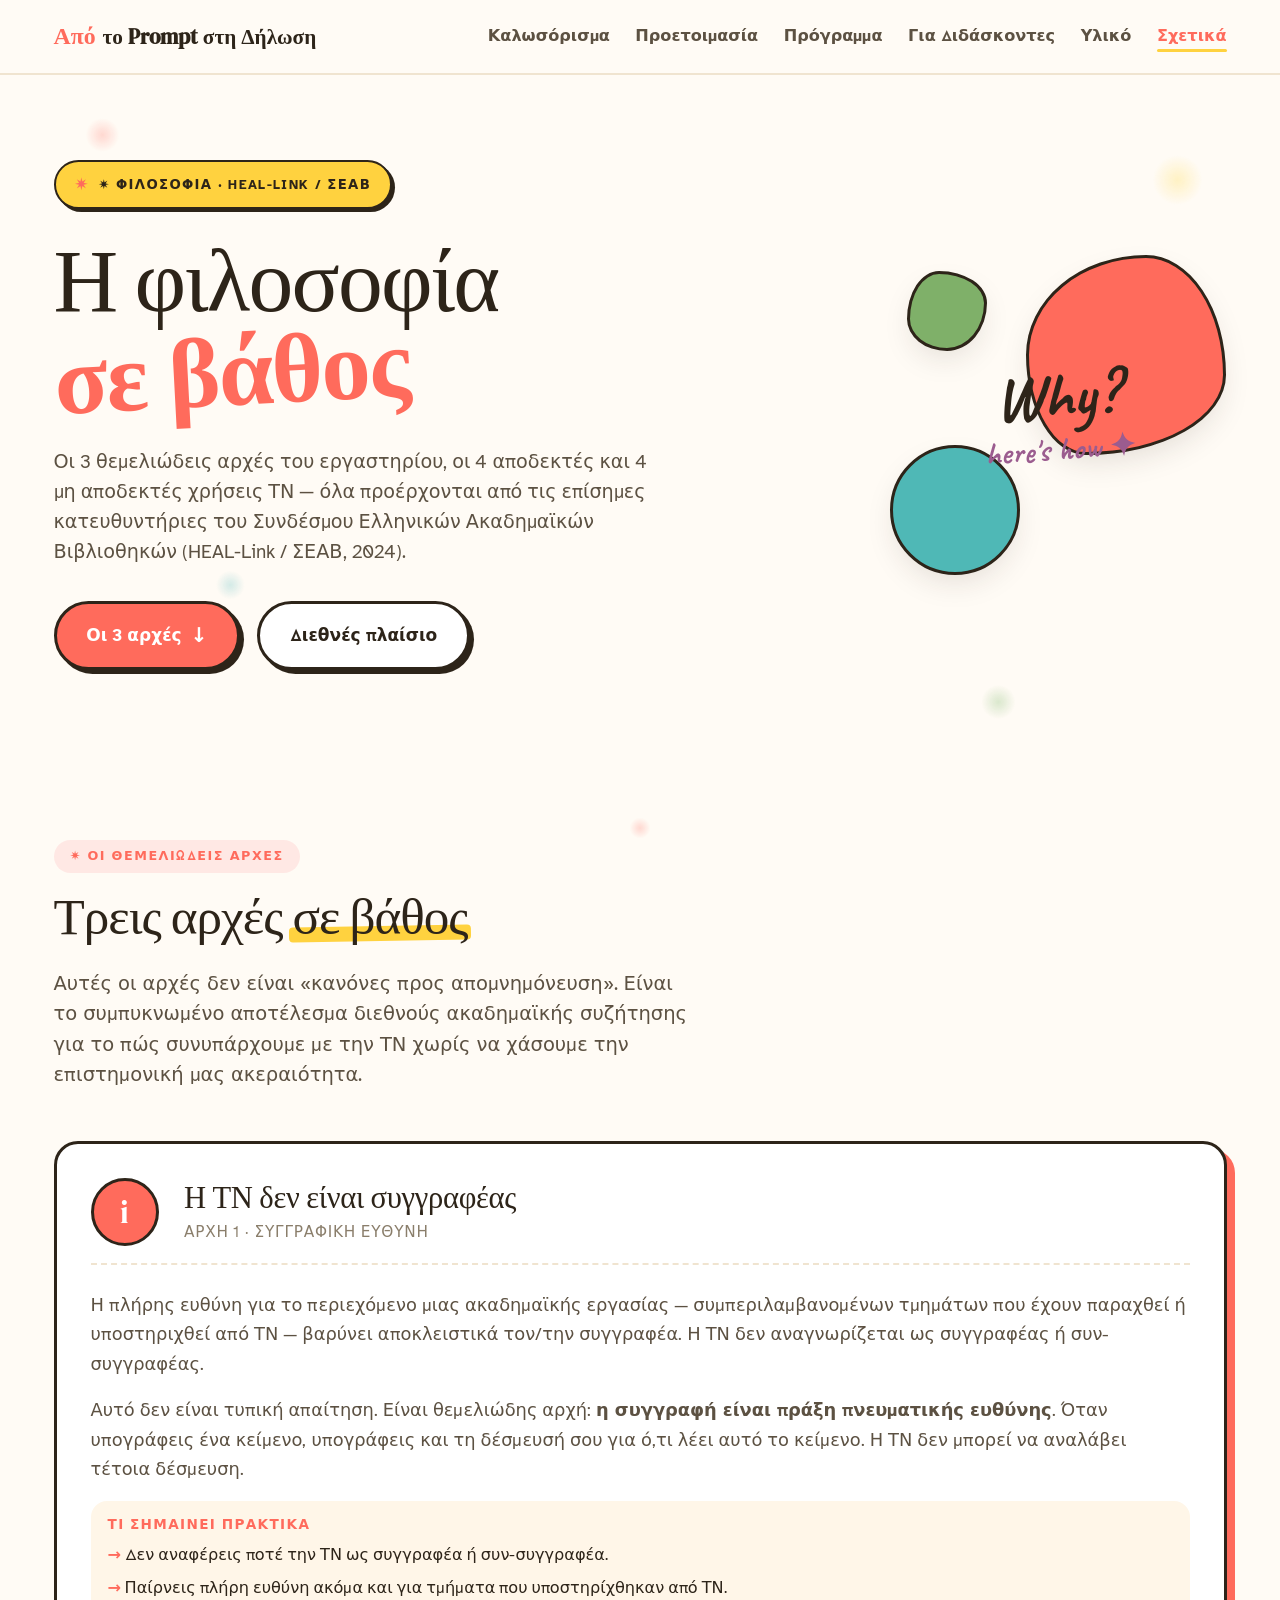
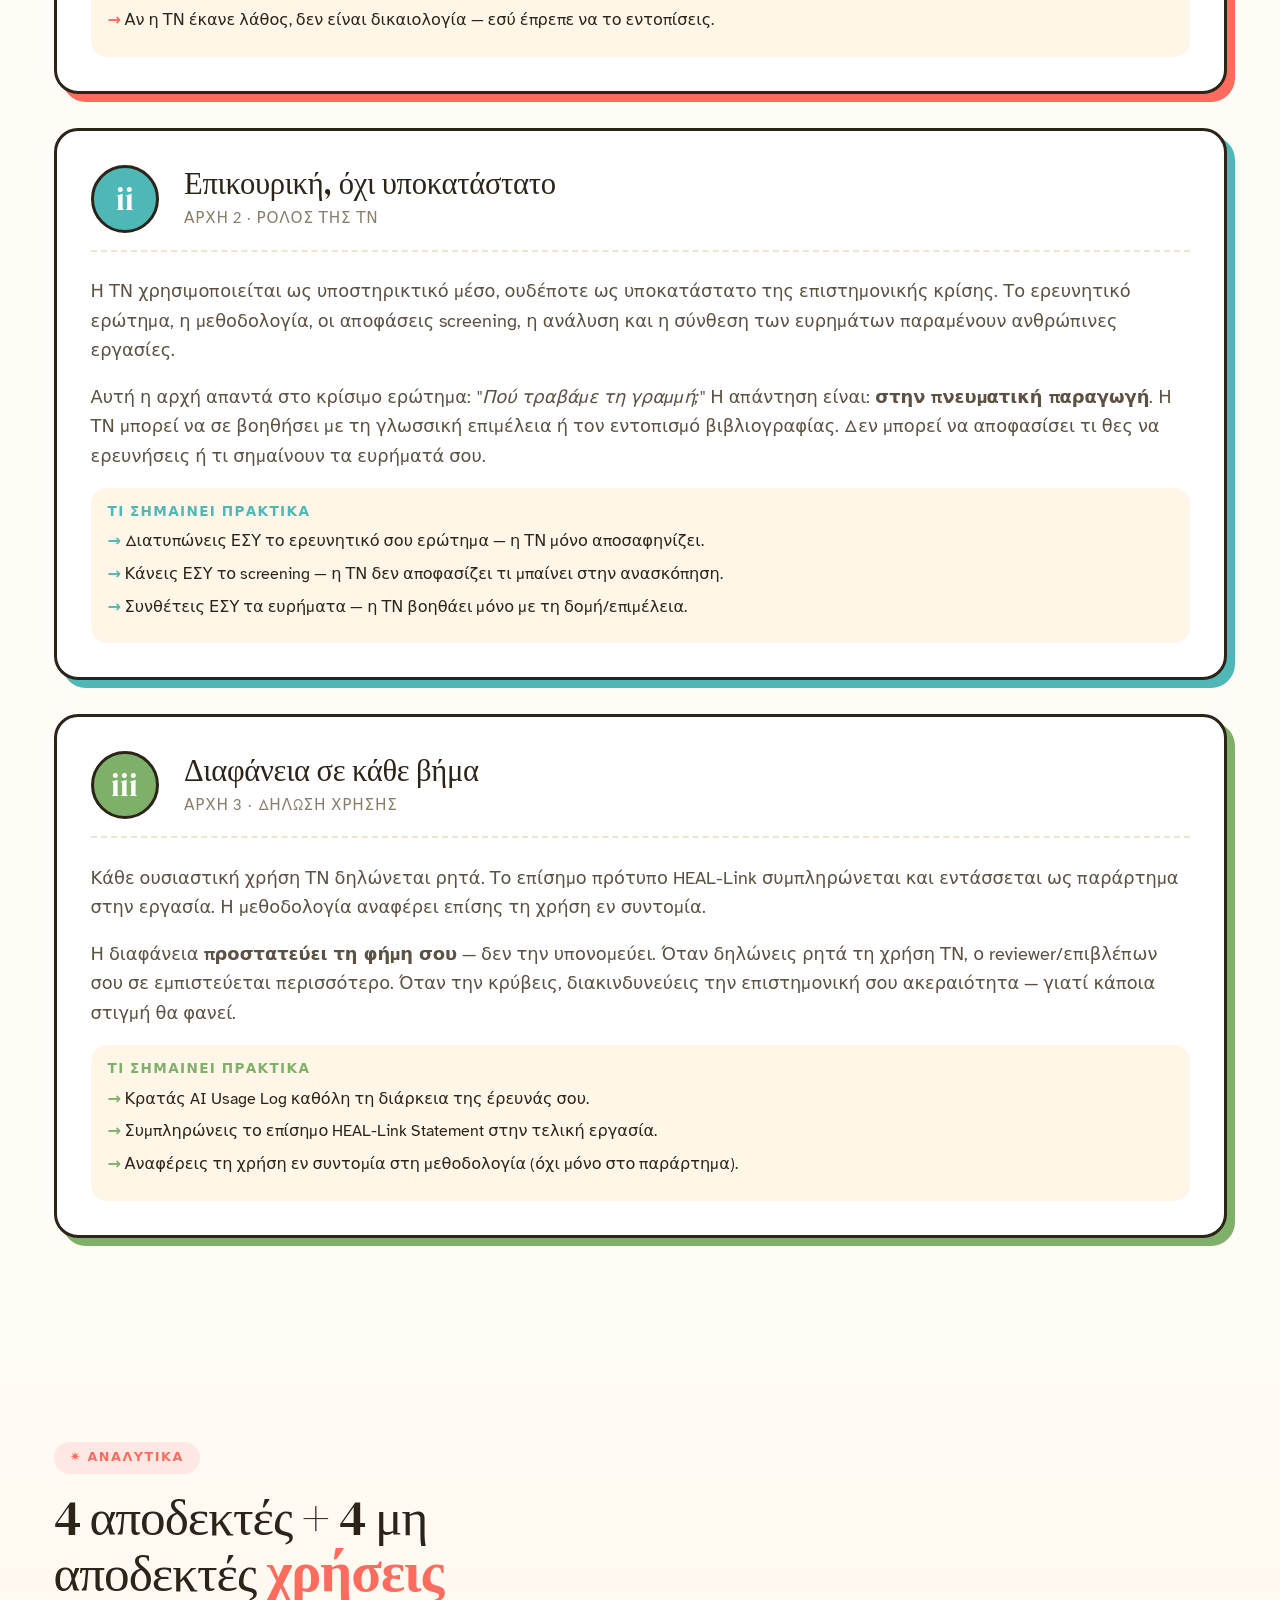
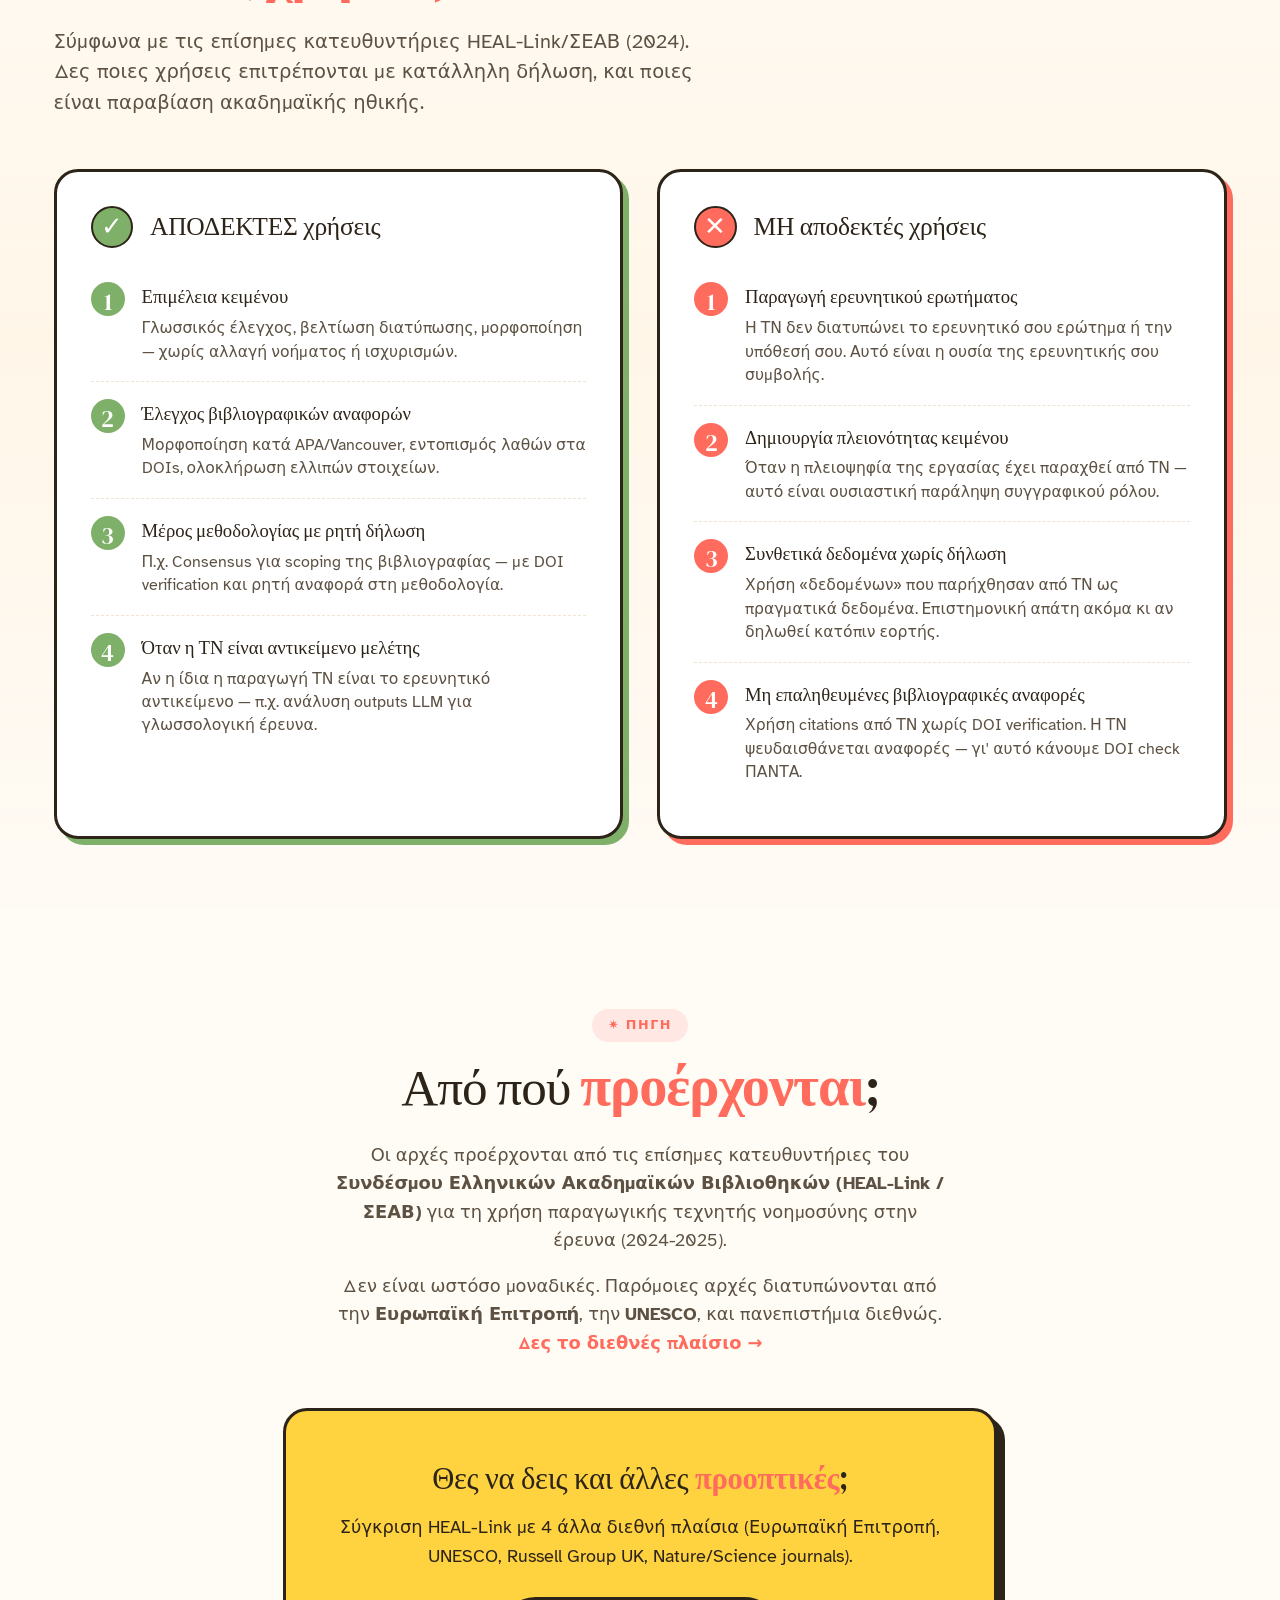
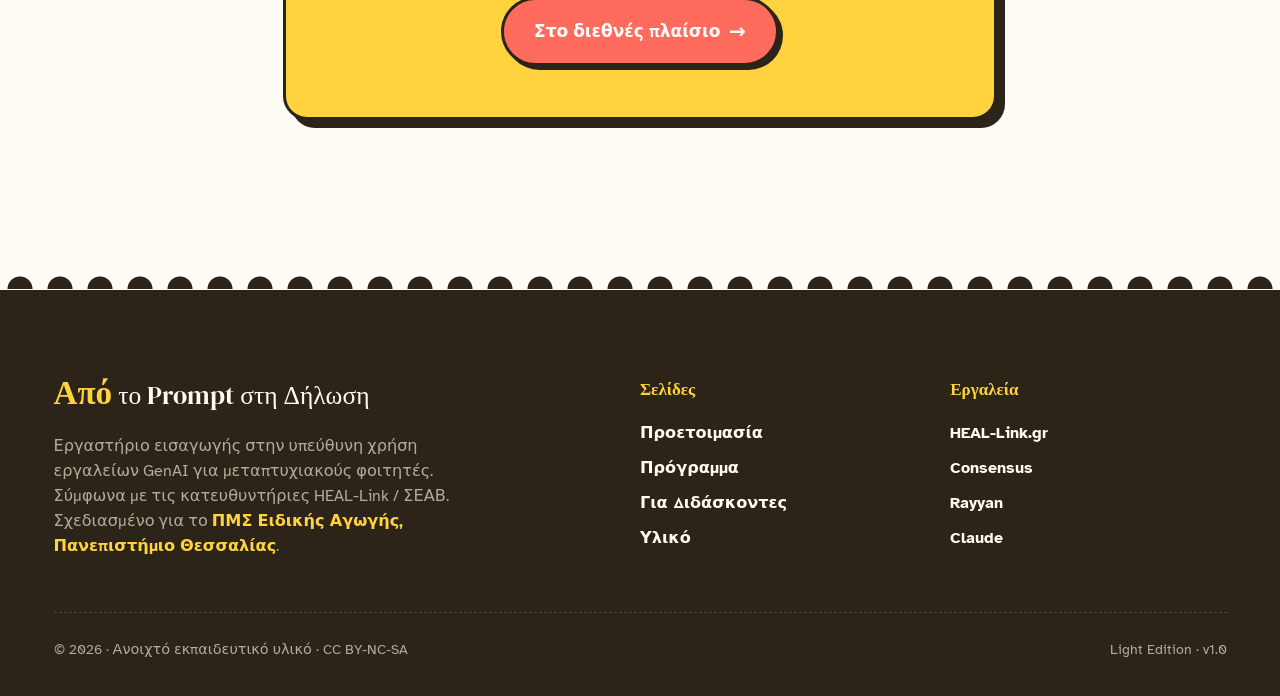
==== commit 38936746: "Update about.html" ====
--- a/about.html
+++ b/about.html
@@ -244,9 +244,9 @@
         </div>
       </div>
       <div class="hero-illo">
-        <div class="hero-shape shape-1" style="background: var(--coral); top: 15%; right: 25%;"></div>
-        <div class="hero-shape shape-2" style="background: var(--teal); bottom: 20%; left: 20%;"></div>
-        <div class="hero-shape shape-3" style="background: var(--sage); top: 40%; left: 0;"></div>
+        <div class="hero-shape shape-1" style="background: var(--coral); top: 0; right: 0;"></div>
+        <div class="hero-shape shape-2" style="background: var(--teal); bottom: 0; left: 0;"></div>
+        <div class="hero-shape shape-3" style="background: var(--sage); top: 5%; left: 5%;"></div>
         <div class="hero-label">
           Why?<br>
           <span>here's how ✦</span>
@@ -441,7 +441,7 @@
           <span class="hand">Από</span> το Prompt στη Δήλωση
         </div>
         <p class="footer-text">
-          Εργαστήριο εισαγωγής στην υπεύθυνη χρήση εργαλείων GenAI για μεταπτυχιακούς φοιτητές. Σύμφωνα με τις κατευθυντήριες του Συνδέσμου Ελληνικών Ακαδημαϊκών Βιβλιοθηκών (HEAL-Link / ΣΕΑΒ).
+          Εργαστήριο εισαγωγής στην υπεύθυνη χρήση εργαλείων GenAI για μεταπτυχιακούς φοιτητές. Σύμφωνα με τις κατευθυντήριες HEAL-Link / ΣΕΑΒ. Σχεδιασμένο για το <a href="https://maspecialed.sed.uth.gr/perigrammata-mathimatwn/" target="_blank" rel="noopener" style="color: var(--sun);">ΠΜΣ Ειδικής Αγωγής, Πανεπιστήμιο Θεσσαλίας</a>.
         </p>
       </div>
       <div>
--- a/assets/style.css
+++ b/assets/style.css
@@ -355,7 +355,7 @@
 .hero-label span {
   display: block;
   font-size: 0.5em;
-  color: var(--coral);
+  color: var(--plum);
   margin-top: 0.2em;
 }
 
@@ -799,3 +799,179 @@
   body::before { display: none; }
   body { background: white; }
 }
+
+/* ─── PASSWORD GATE ─────────────────────────────────────── */
+#password-gate {
+  position: fixed;
+  inset: 0;
+  background: var(--paper);
+  z-index: 1000;
+  display: grid;
+  place-items: center;
+  padding: var(--space-4);
+  overflow-y: auto;
+}
+
+#password-gate::before {
+  content: '';
+  position: absolute;
+  inset: 0;
+  background-image:
+    radial-gradient(circle at 20% 25%, var(--coral-soft) 0%, transparent 2%),
+    radial-gradient(circle at 80% 30%, var(--sun-soft) 0%, transparent 2.5%),
+    radial-gradient(circle at 25% 75%, var(--teal-soft) 0%, transparent 2%),
+    radial-gradient(circle at 75% 80%, var(--sage-soft) 0%, transparent 2%);
+  opacity: 0.6;
+  pointer-events: none;
+}
+
+.gate-card {
+  background: var(--paper-card);
+  border: 3px solid var(--ink);
+  border-radius: var(--r-lg);
+  padding: var(--space-6);
+  box-shadow: 8px 8px 0 var(--coral);
+  max-width: 32rem;
+  width: 100%;
+  text-align: center;
+  position: relative;
+  z-index: 1;
+}
+
+.gate-icon {
+  width: 4.5rem;
+  height: 4.5rem;
+  margin: 0 auto var(--space-4);
+  background: var(--sun);
+  border: 3px solid var(--ink);
+  border-radius: var(--r-full);
+  display: grid;
+  place-items: center;
+  font-size: 2rem;
+  box-shadow: 4px 4px 0 var(--ink);
+}
+
+.gate-title {
+  font-family: var(--font-display);
+  font-size: clamp(1.5rem, 3vw, 2.2rem);
+  margin-bottom: var(--space-4);
+  line-height: 1.15;
+}
+
+.gate-title .hand {
+  font-family: var(--font-hand);
+  color: var(--coral);
+  font-size: 1.1em;
+}
+
+.gate-msg {
+  font-size: 1rem;
+  color: var(--ink-soft);
+  line-height: 1.6;
+  margin-bottom: var(--space-3);
+}
+
+.gate-msg strong {
+  color: var(--coral);
+  font-weight: 700;
+}
+
+.gate-msg em {
+  font-style: normal;
+  font-weight: 700;
+  color: var(--ink);
+}
+
+.gate-form {
+  margin-top: var(--space-5);
+  display: flex;
+  flex-direction: column;
+  gap: var(--space-3);
+}
+
+.gate-input {
+  font-family: var(--font-body);
+  font-size: 1rem;
+  font-weight: 600;
+  padding: 0.85rem 1.25rem;
+  border: 3px solid var(--ink);
+  border-radius: var(--r-full);
+  outline: none;
+  text-align: center;
+  background: var(--paper-warm);
+  letter-spacing: 0.05em;
+  transition: all 0.2s;
+}
+
+.gate-input:focus {
+  background: var(--paper-card);
+  box-shadow: 0 0 0 4px var(--sun-bg);
+}
+
+.gate-btn {
+  display: inline-flex;
+  justify-content: center;
+  align-items: center;
+  gap: var(--space-2);
+  padding: 0.85rem 1.75rem;
+  font-family: var(--font-body);
+  font-size: 1rem;
+  font-weight: 700;
+  background: var(--coral);
+  color: white;
+  border: 3px solid var(--ink);
+  border-radius: var(--r-full);
+  cursor: pointer;
+  transition: all 0.2s ease;
+  box-shadow: 4px 4px 0 var(--ink);
+}
+.gate-btn:hover {
+  transform: translate(-2px, -2px);
+  box-shadow: 6px 6px 0 var(--ink);
+}
+.gate-btn:active {
+  transform: translate(2px, 2px);
+  box-shadow: 0 0 0 var(--ink);
+}
+
+.gate-error {
+  display: none;
+  color: var(--coral);
+  font-size: 0.9rem;
+  font-weight: 700;
+  margin-top: var(--space-2);
+  padding: 0.5rem;
+  background: var(--coral-bg);
+  border-radius: var(--r-md);
+  border: 2px dashed var(--coral);
+}
+
+.gate-error.show {
+  display: block;
+  animation: shake 0.4s;
+}
+
+@keyframes shake {
+  0%, 100% { transform: translateX(0); }
+  25% { transform: translateX(-6px); }
+  75% { transform: translateX(6px); }
+}
+
+.gate-back {
+  display: inline-block;
+  color: var(--muted);
+  font-size: 0.9rem;
+  text-decoration: none;
+  font-weight: 600;
+  margin-top: var(--space-4);
+  background: none;
+  border-bottom: 1px dashed var(--muted);
+}
+
+.gate-back:hover {
+  color: var(--coral);
+  border-bottom-color: var(--coral);
+  background: none;
+}
+
+body.gate-locked { overflow: hidden; }
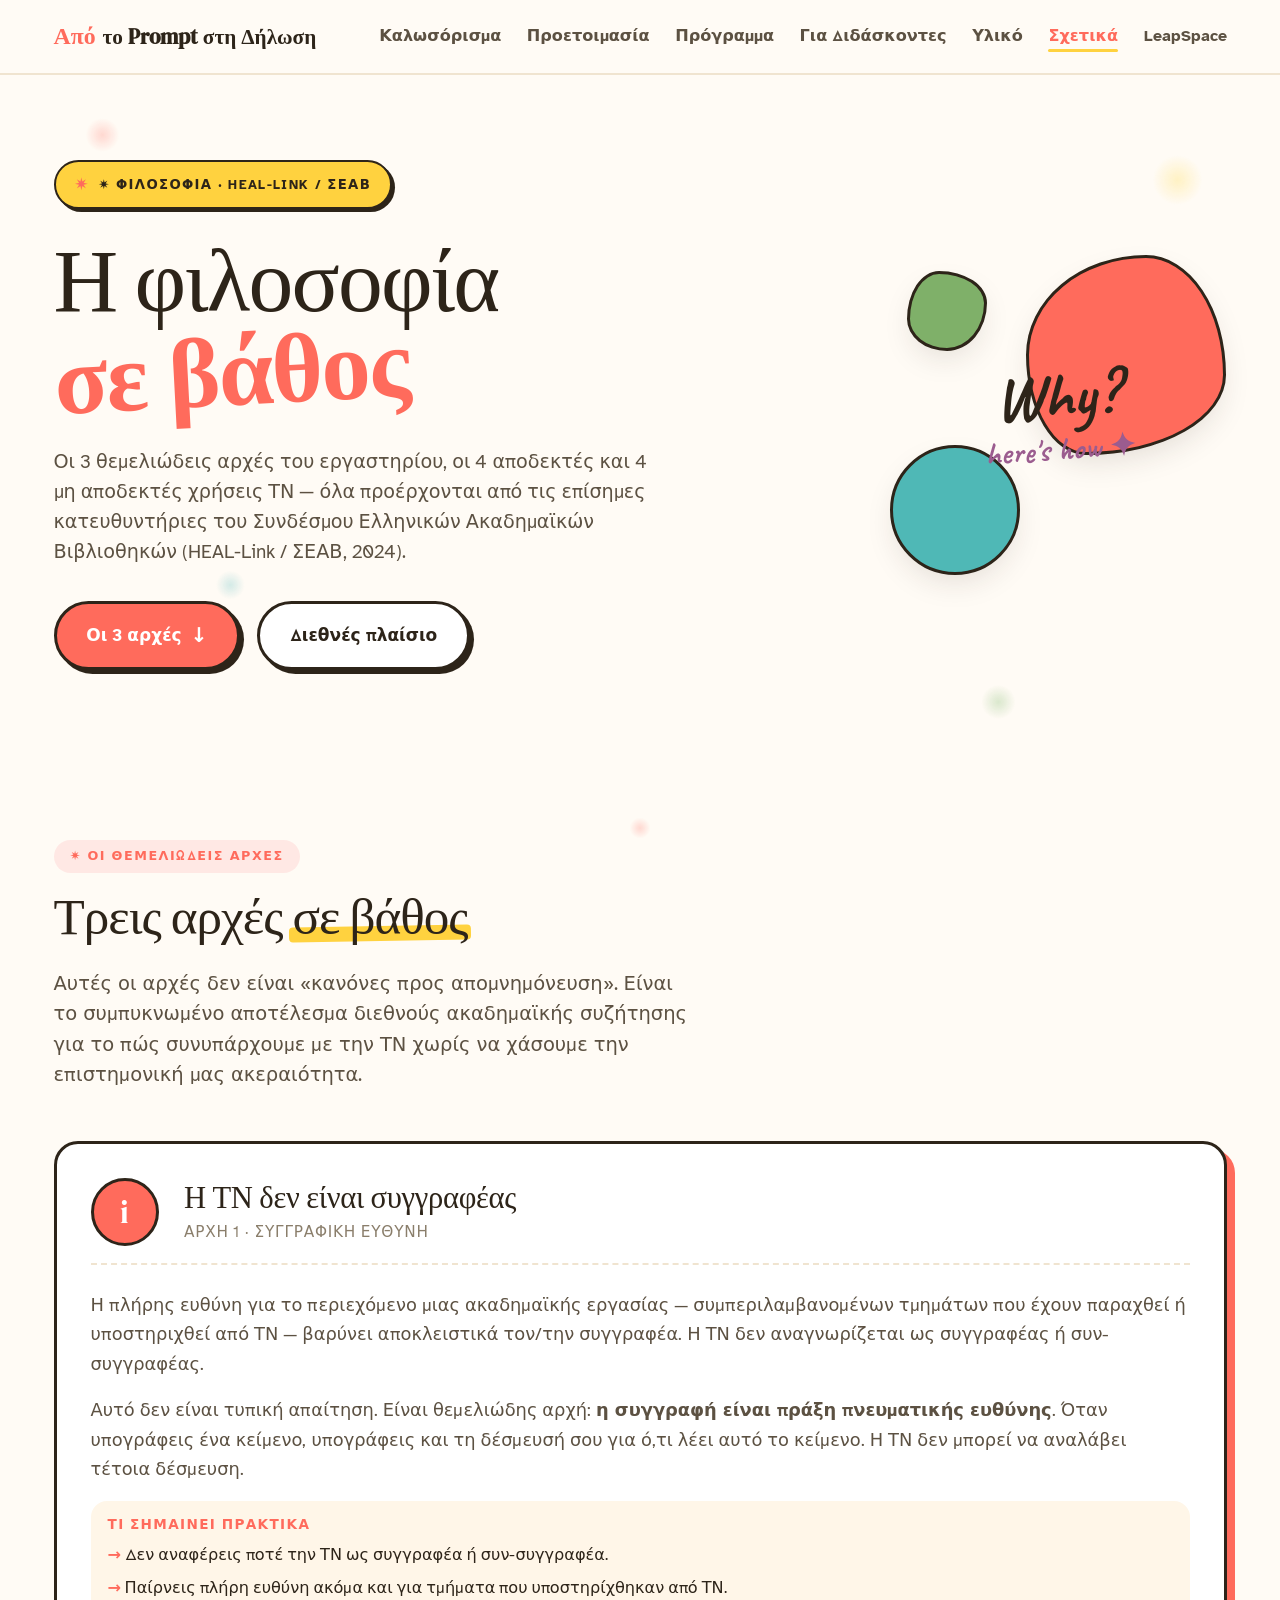
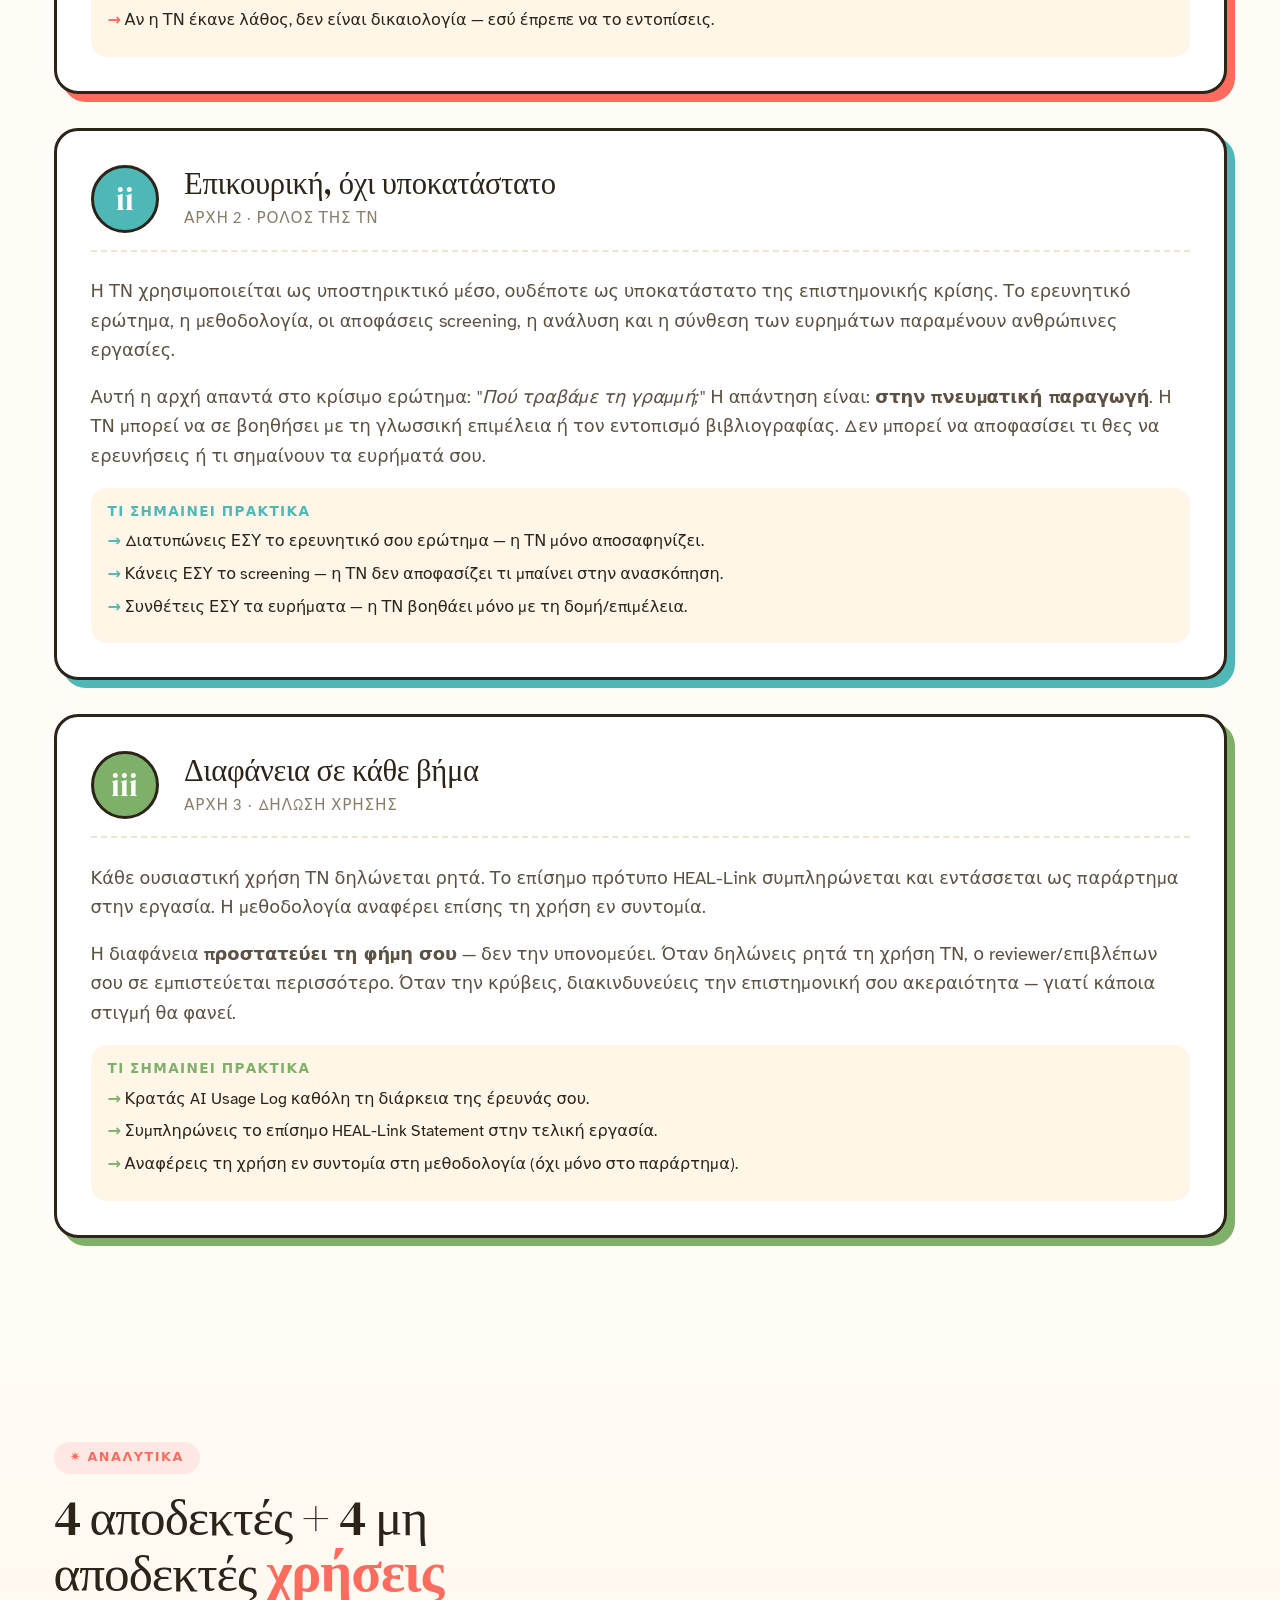
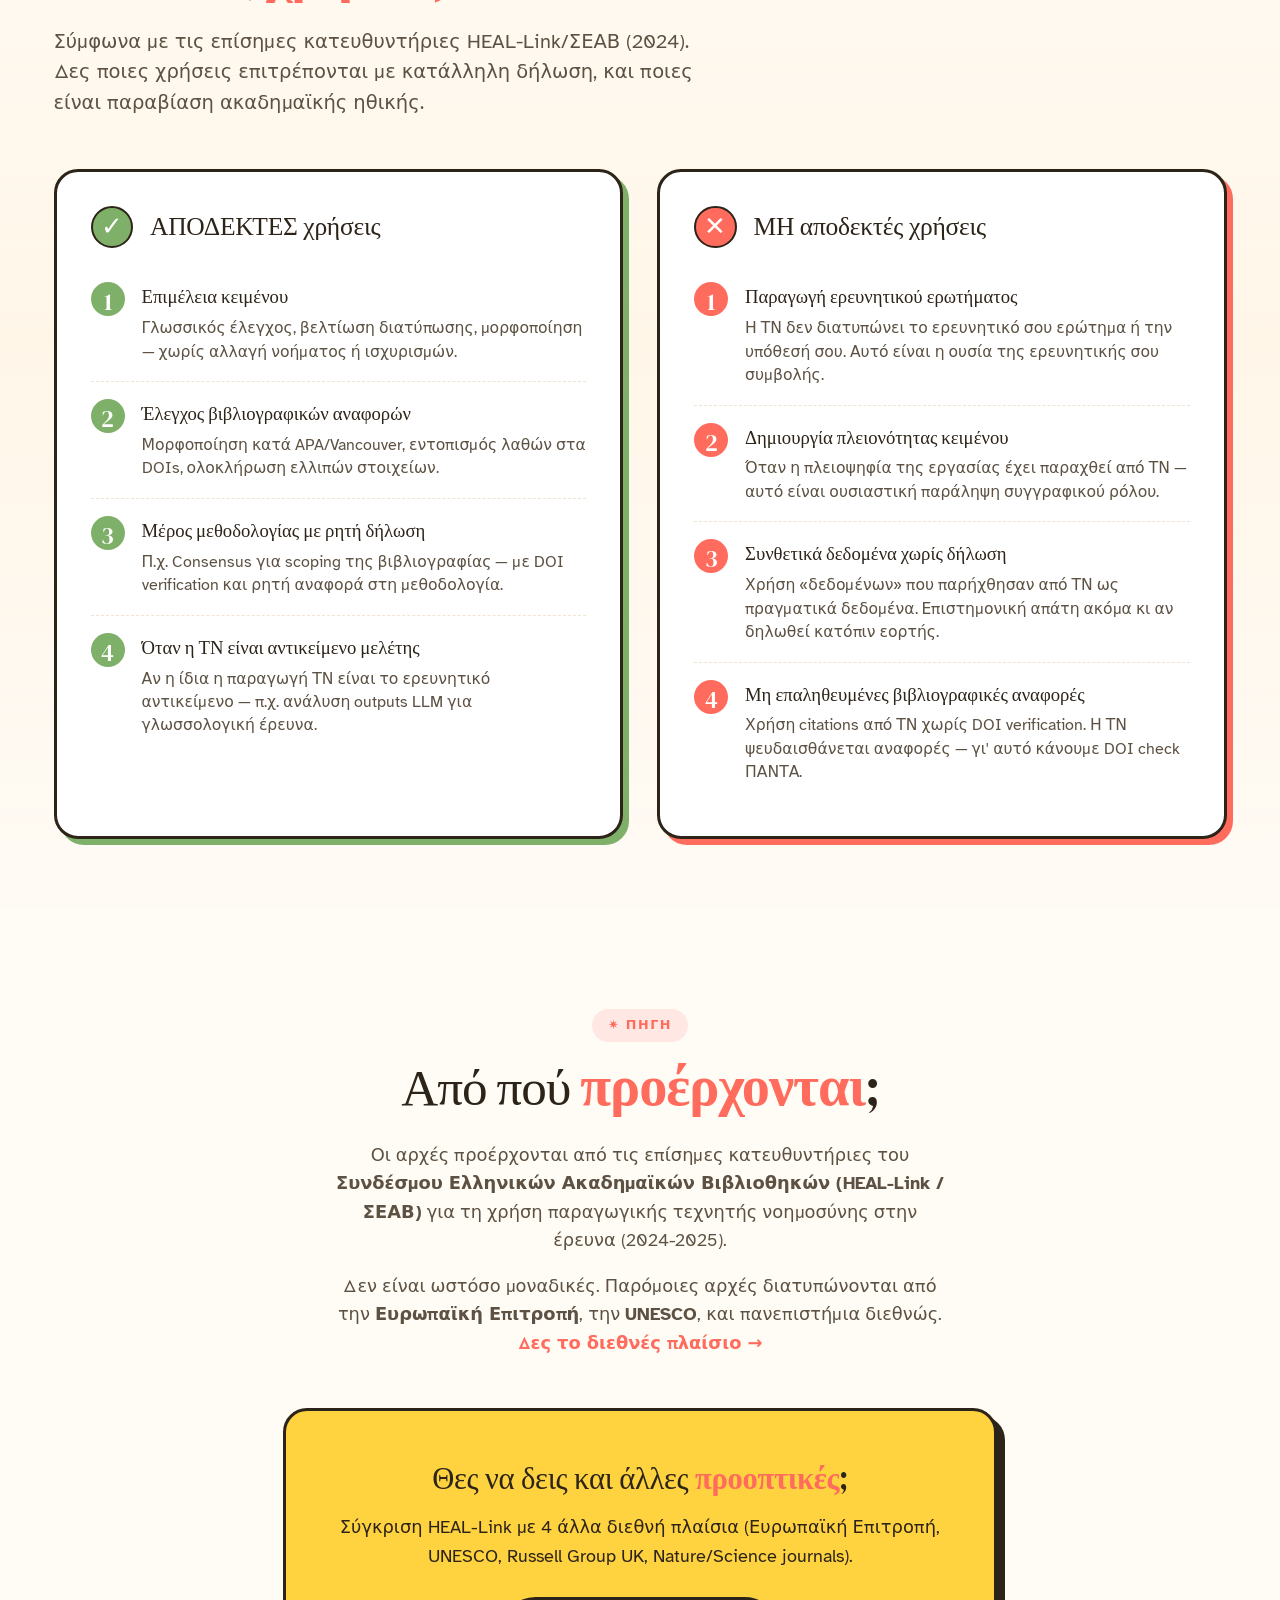
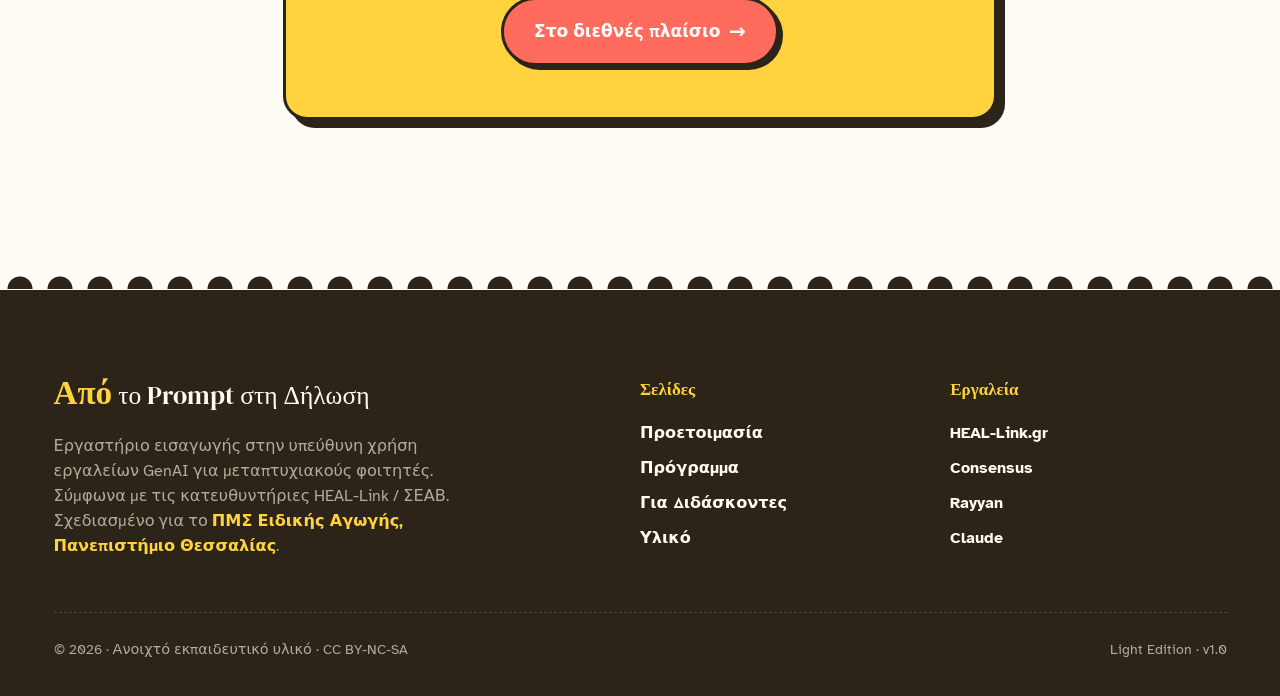
==== commit a381493b: "Update about.html" ====
--- a/about.html
+++ b/about.html
@@ -218,6 +218,7 @@
       <li><a href="instructor.html">Για Διδάσκοντες</a></li>
       <li><a href="materials.html">Υλικό</a></li>
       <li><a href="about.html" class="active">Σχετικά</a></li>
+      <li><a href="leapspace.html">LeapSpace</a></li>
     </ul>
   </div>
 </nav>
--- a/assets/style.css
+++ b/assets/style.css
@@ -975,3 +975,33 @@
 }
 
 body.gate-locked { overflow: hidden; }
+
+/* ─── COPY BUTTON (for prompt boxes) ────────────────────── */
+.copy-btn {
+  position: absolute;
+  top: 8px;
+  right: 8px;
+  padding: 0.35rem 0.9rem;
+  font-family: var(--font-body);
+  font-size: 0.75rem;
+  font-weight: 700;
+  background: var(--ink);
+  color: white;
+  border: 2px solid var(--ink);
+  border-radius: var(--r-full);
+  cursor: pointer;
+  transition: all 0.25s;
+  z-index: 2;
+  box-shadow: 2px 2px 0 rgba(0,0,0,0.15);
+  letter-spacing: 0.03em;
+}
+.copy-btn:hover {
+  background: var(--coral);
+  border-color: var(--coral);
+  transform: translate(-1px, -1px);
+  box-shadow: 3px 3px 0 rgba(0,0,0,0.15);
+}
+.copy-btn.copied {
+  background: var(--sage);
+  border-color: var(--sage);
+}
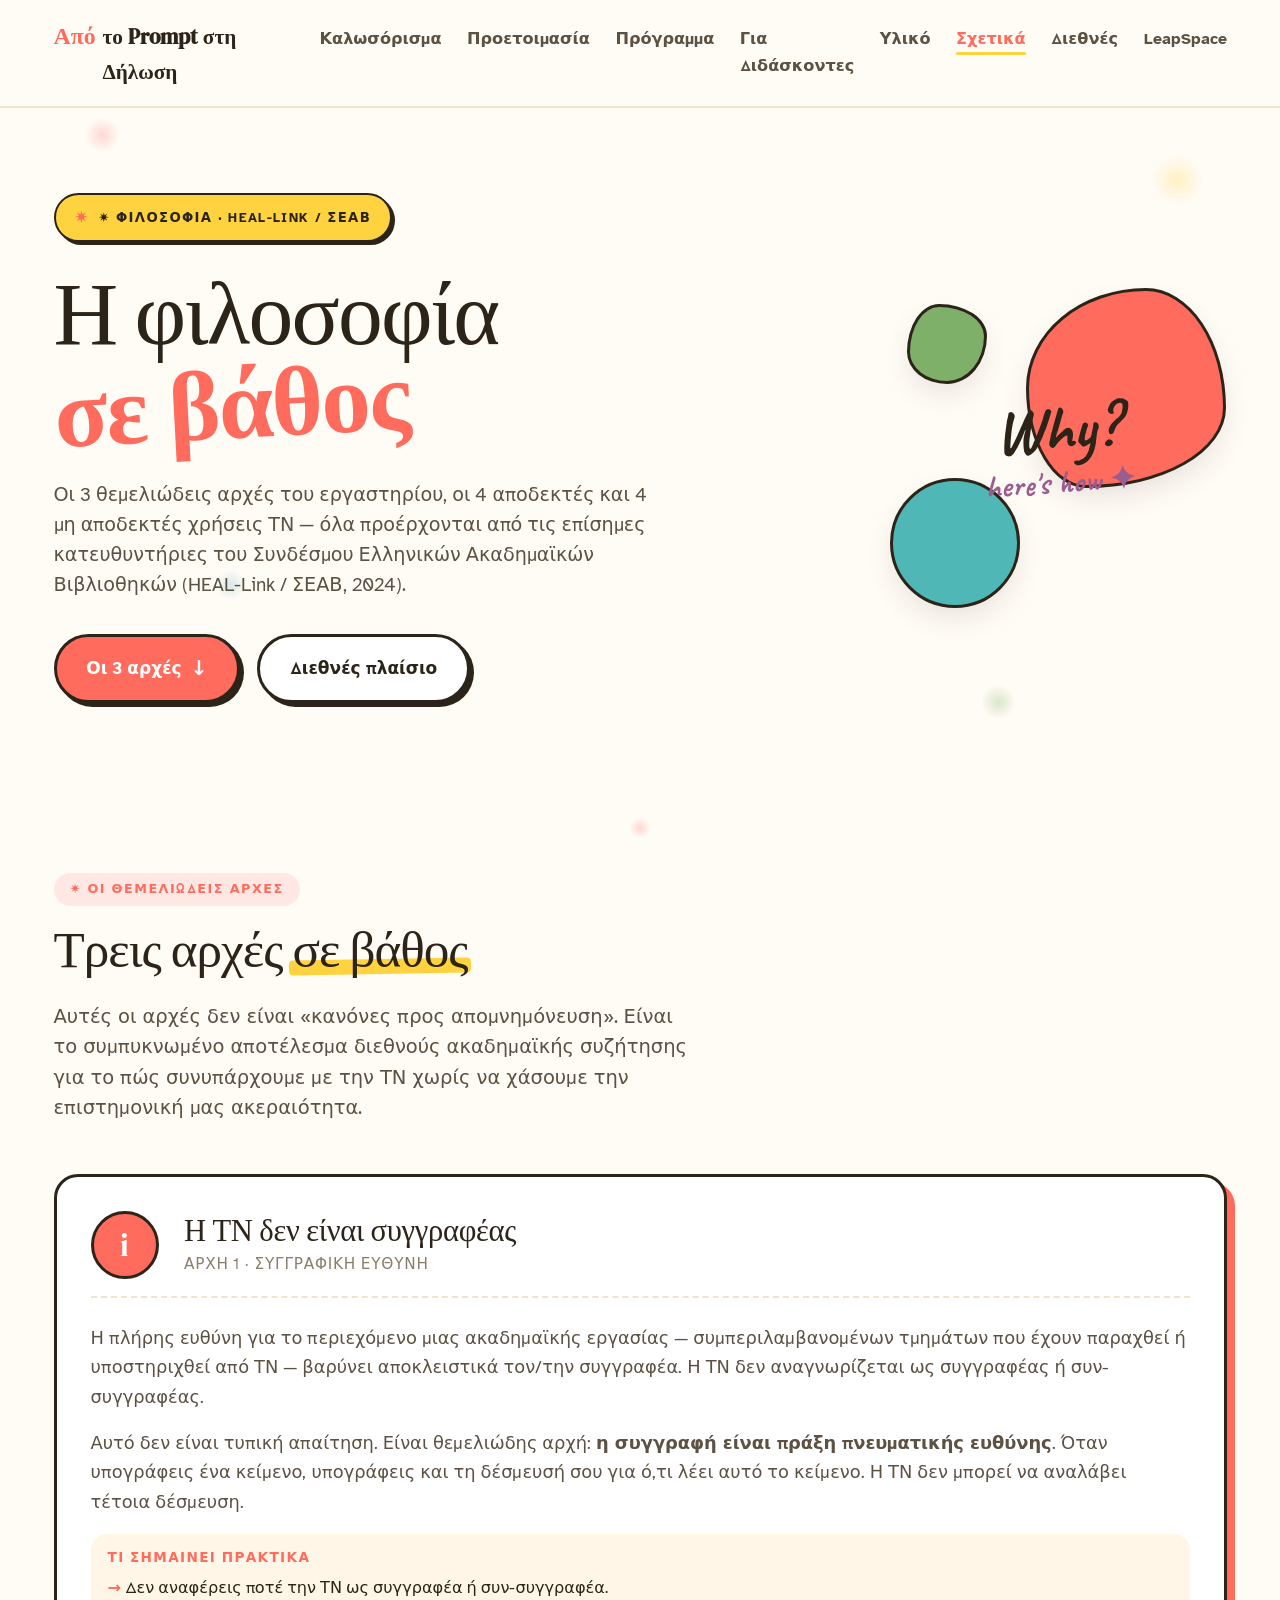
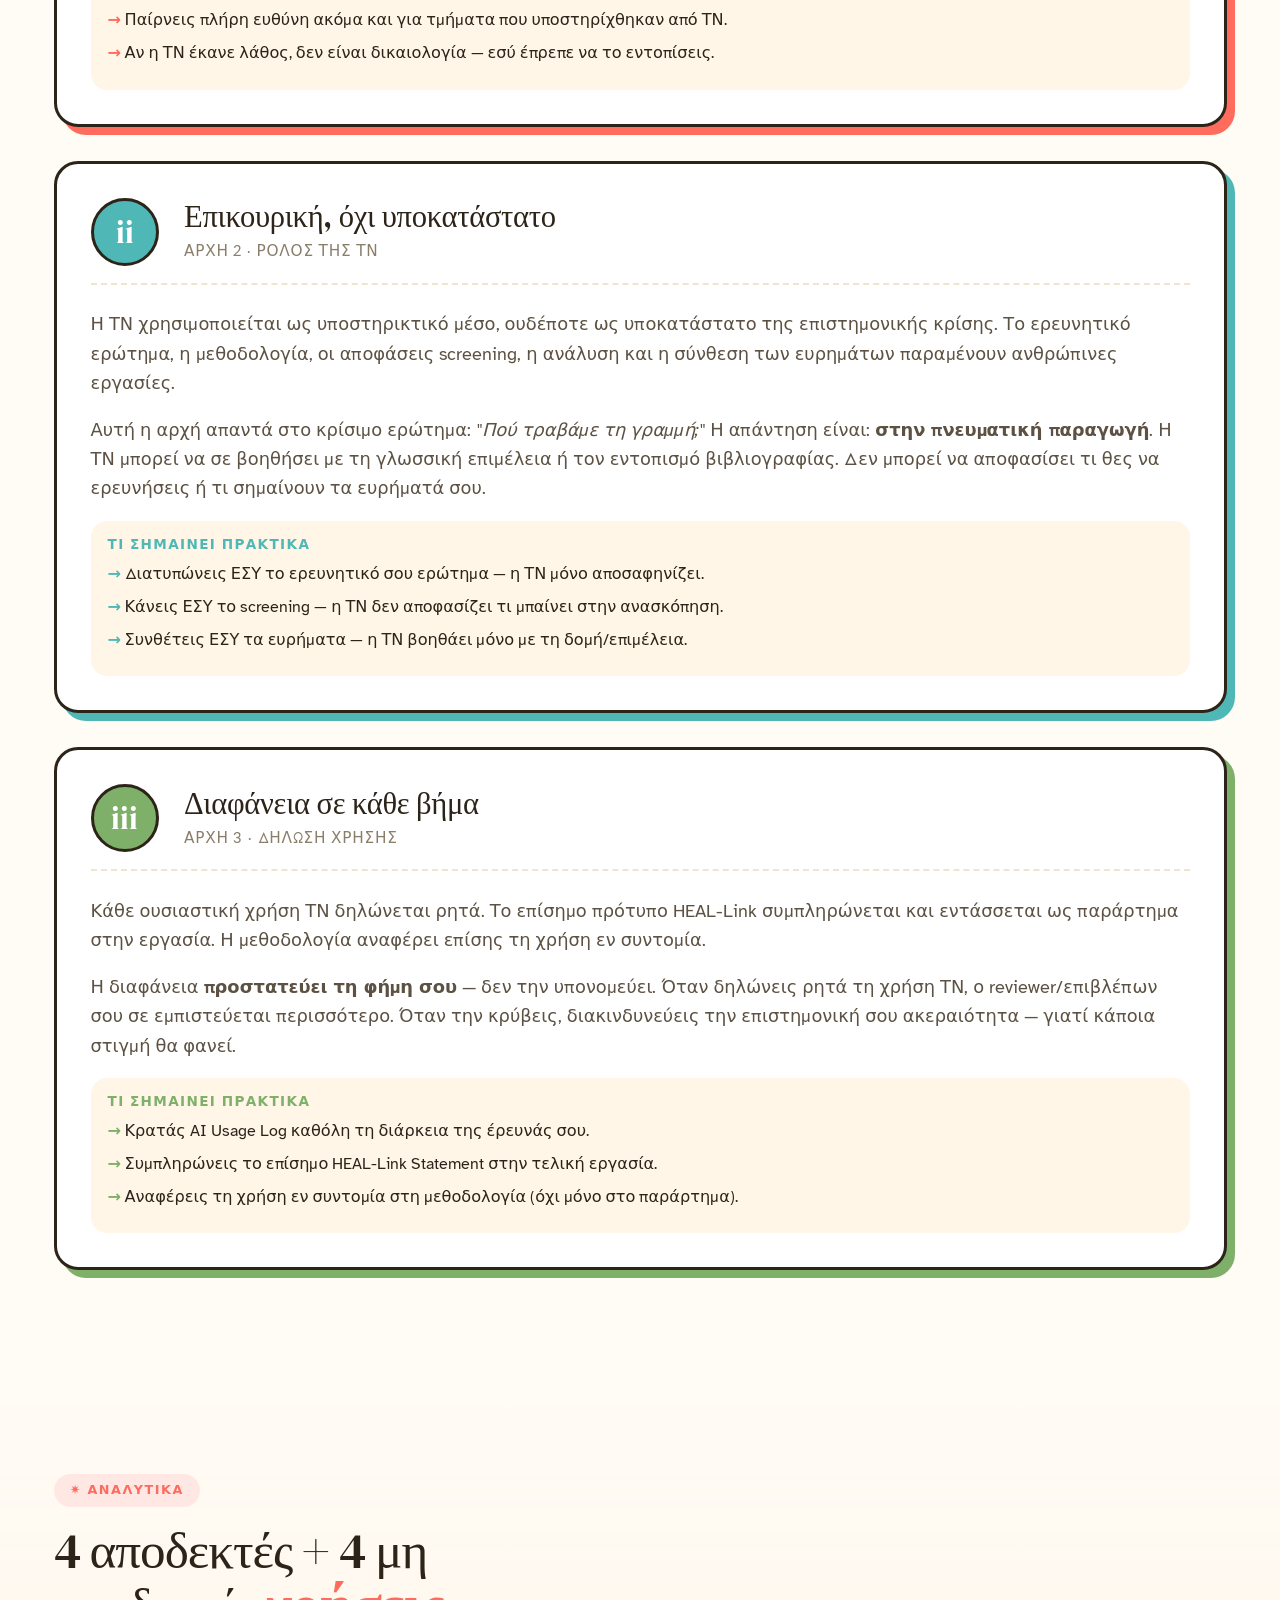
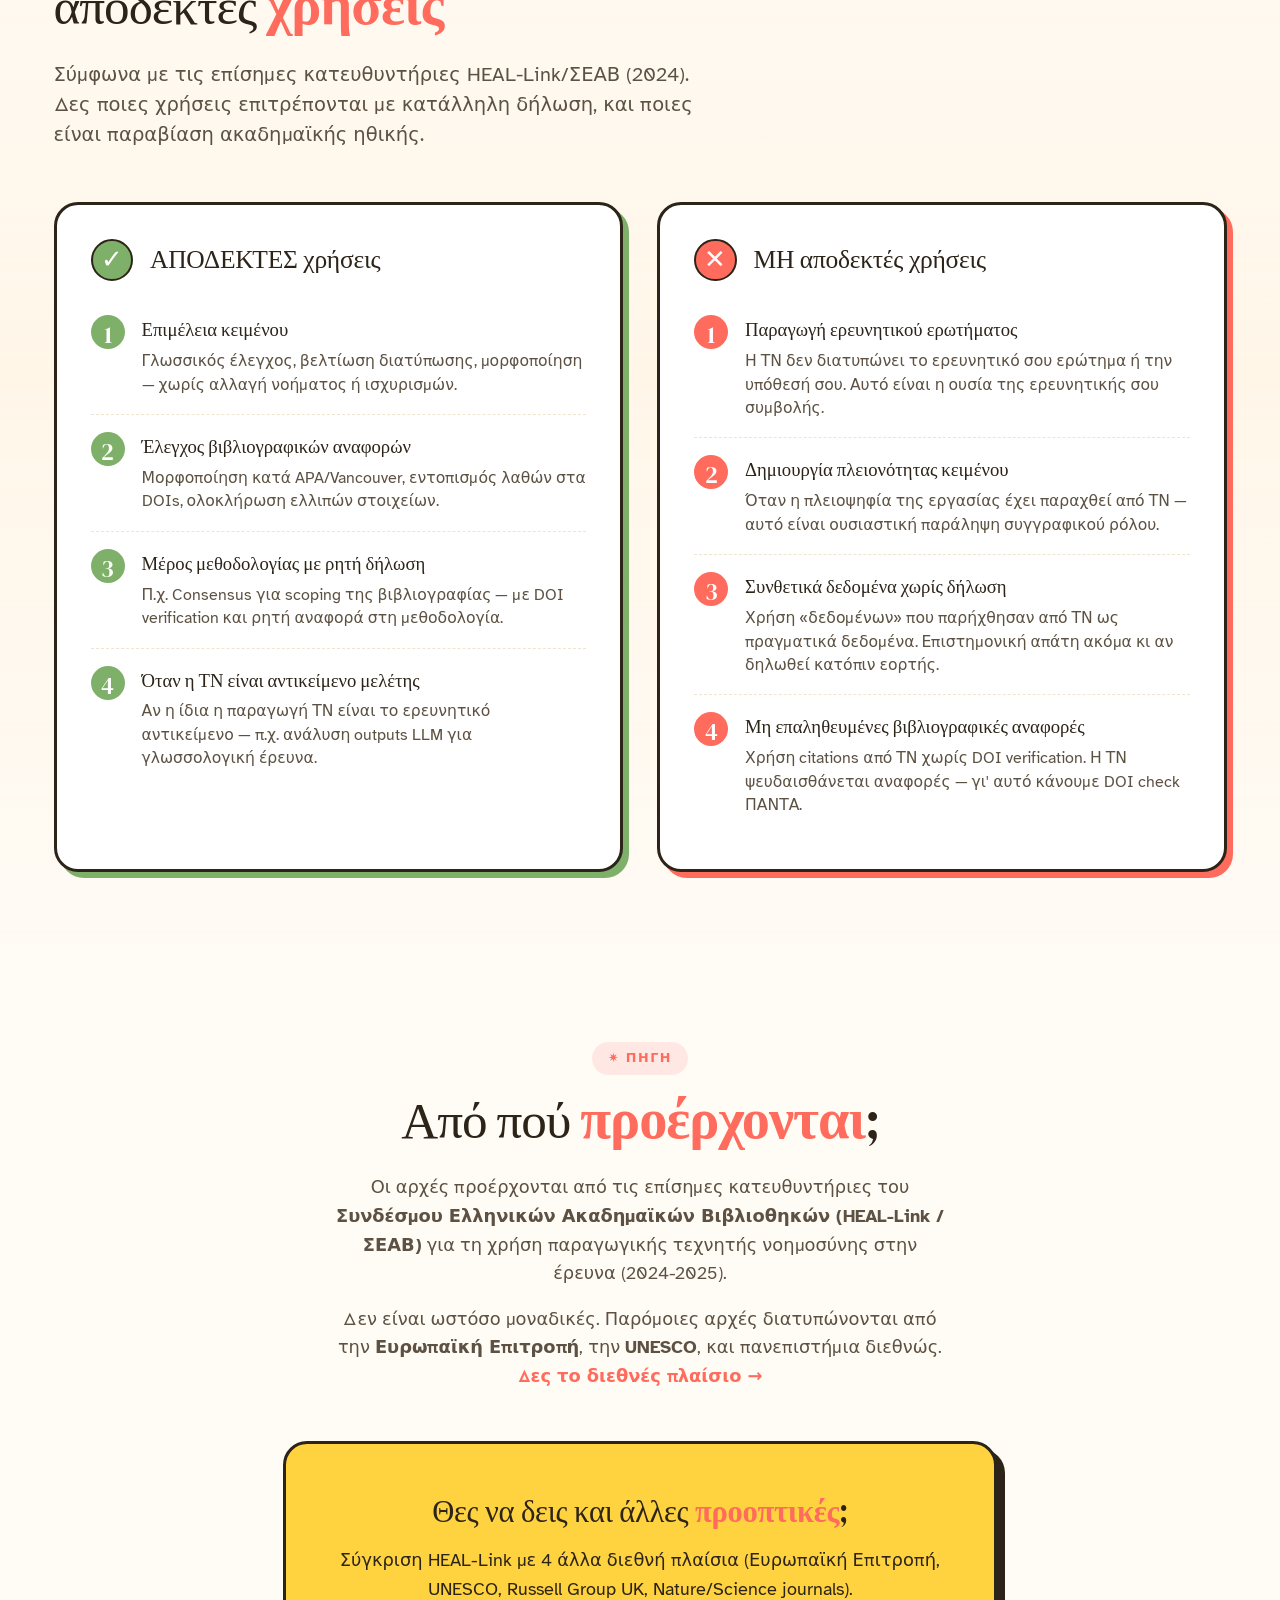
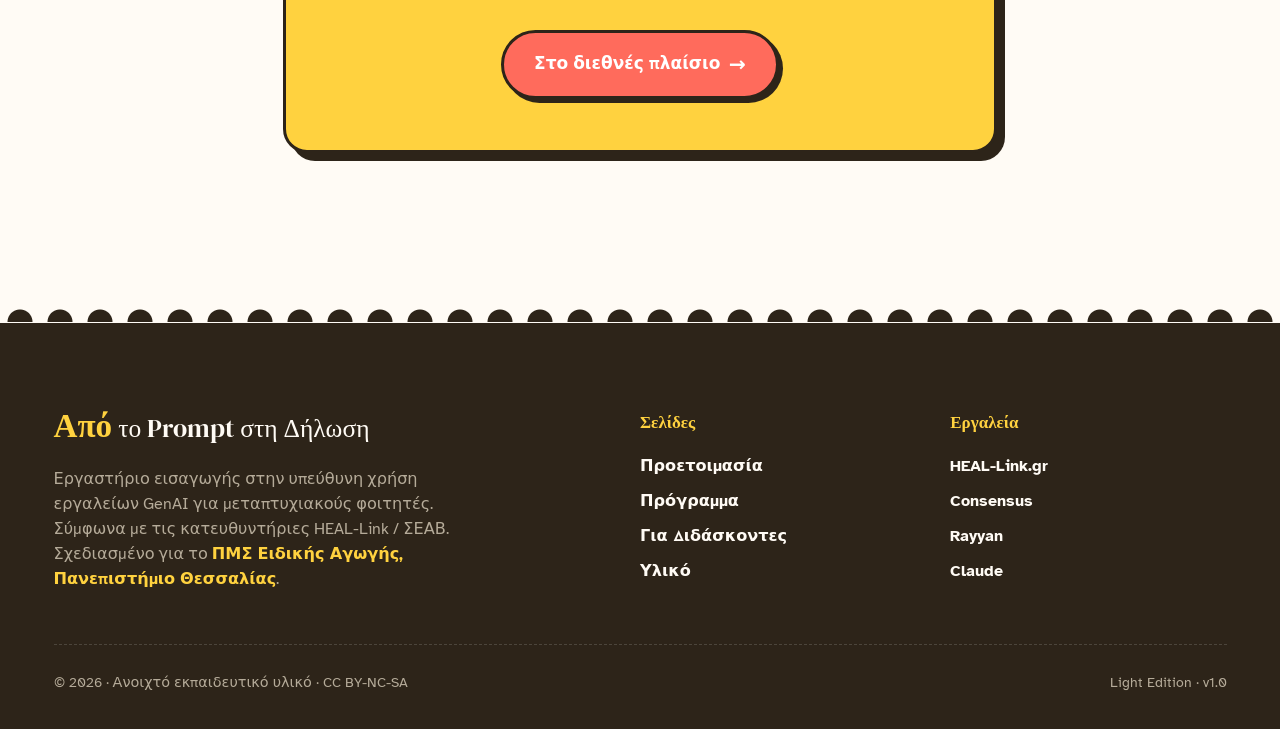
==== commit be325d6d: "Update about.html" ====
--- a/about.html
+++ b/about.html
@@ -218,6 +218,7 @@
       <li><a href="instructor.html">Για Διδάσκοντες</a></li>
       <li><a href="materials.html">Υλικό</a></li>
       <li><a href="about.html" class="active">Σχετικά</a></li>
+      <li><a href="international.html">Διεθνές</a></li>
       <li><a href="leapspace.html">LeapSpace</a></li>
     </ul>
   </div>
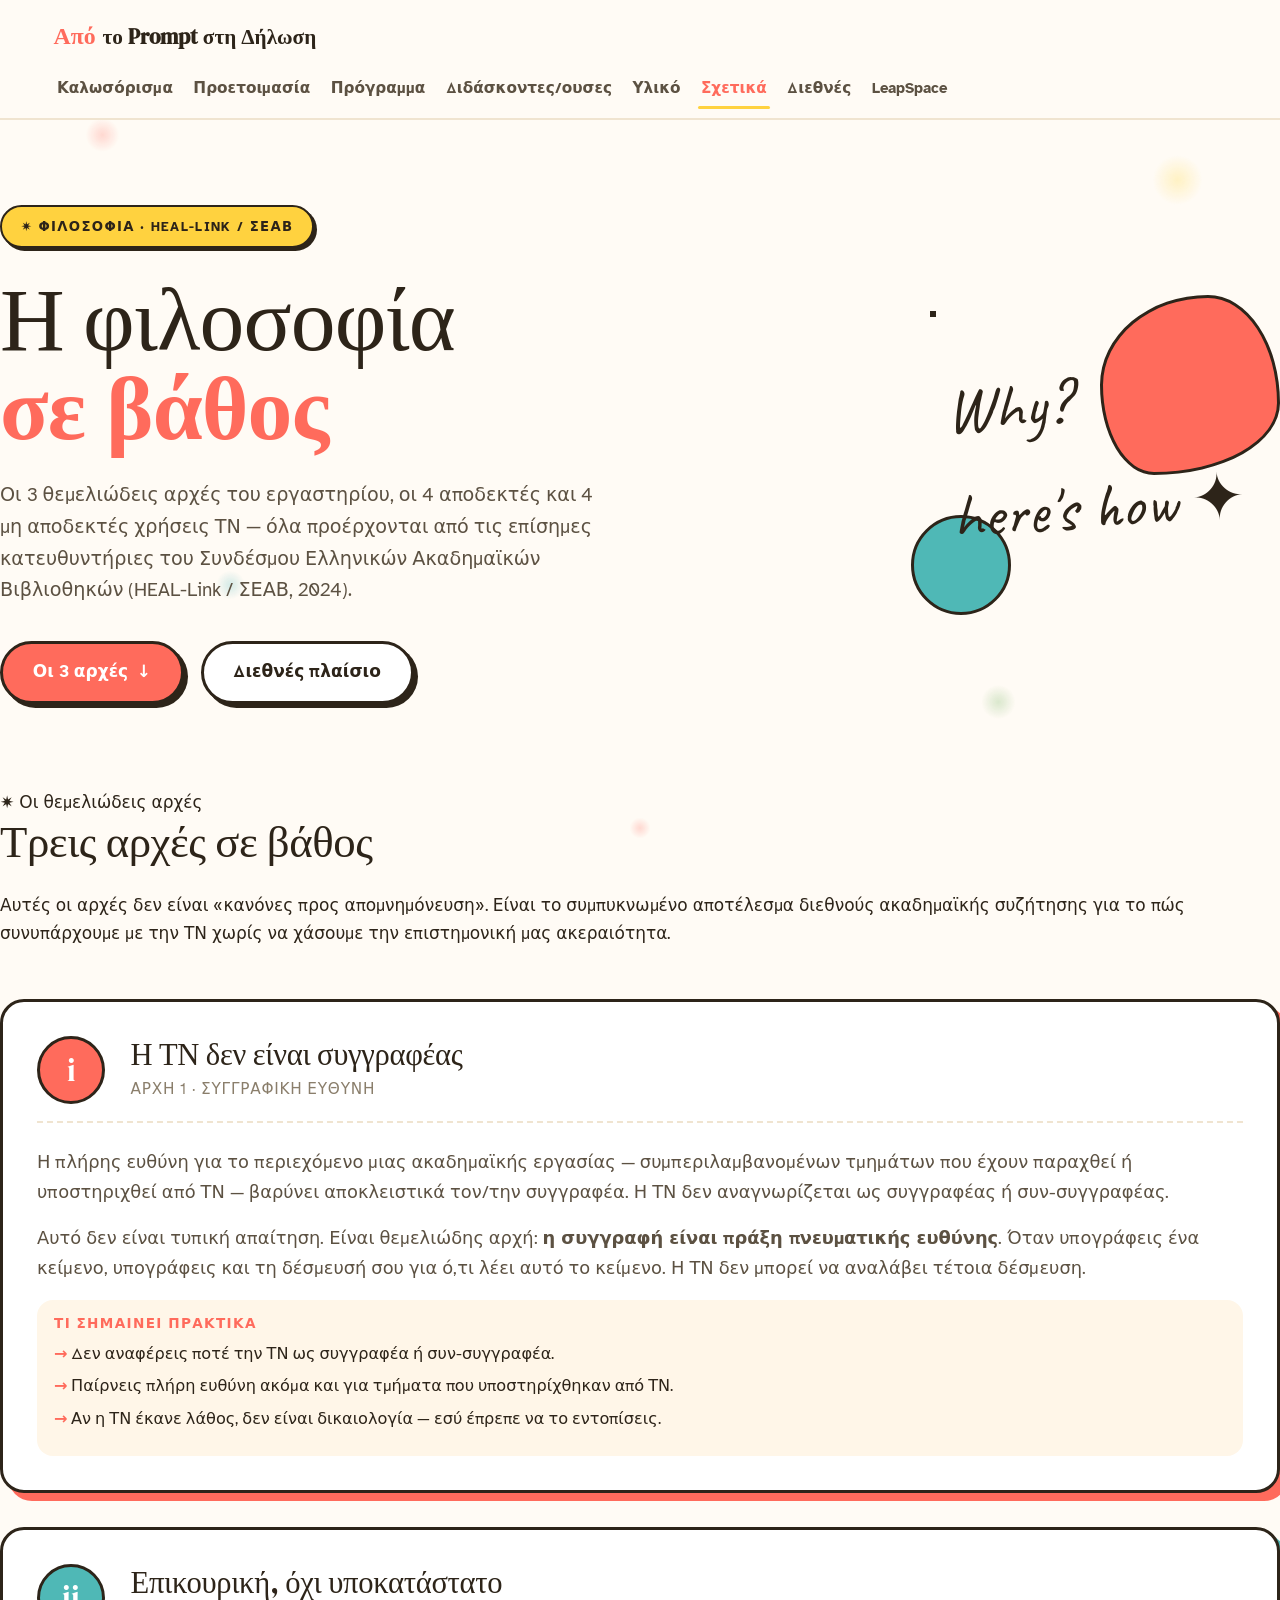
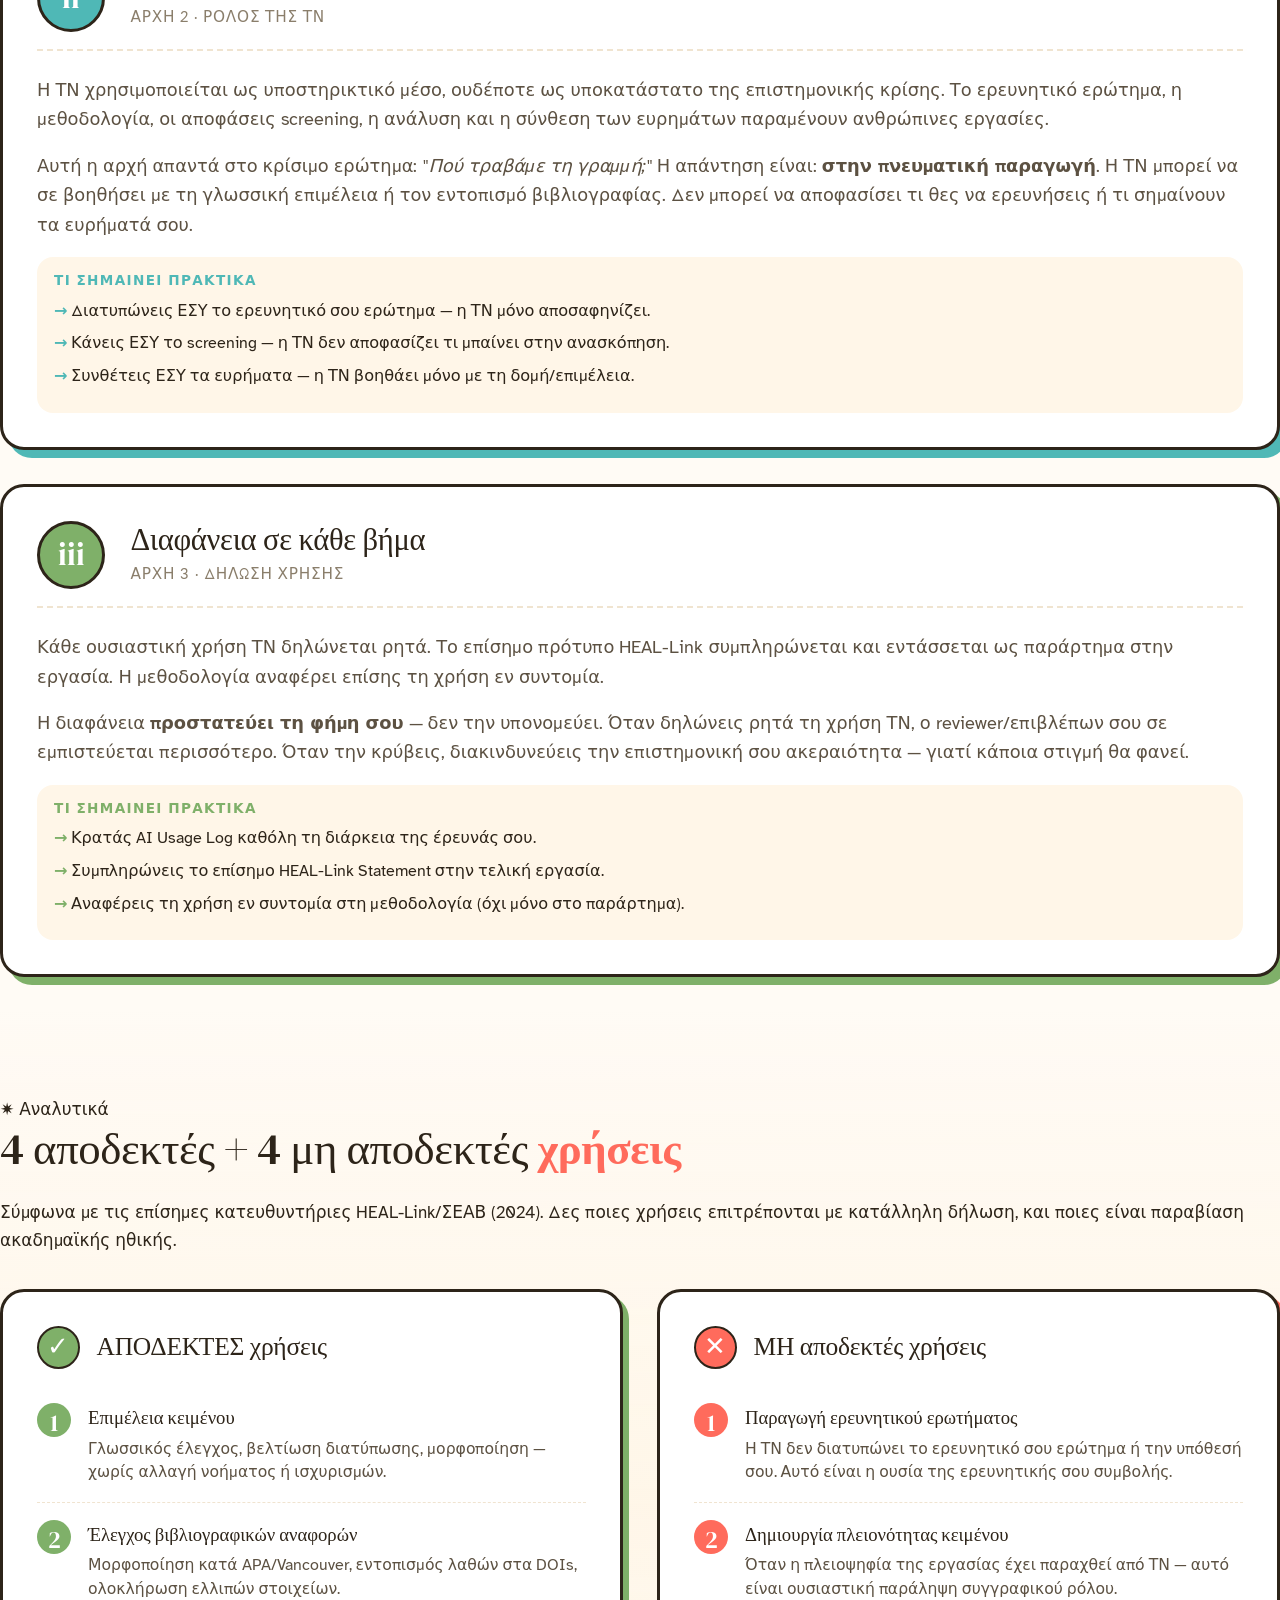
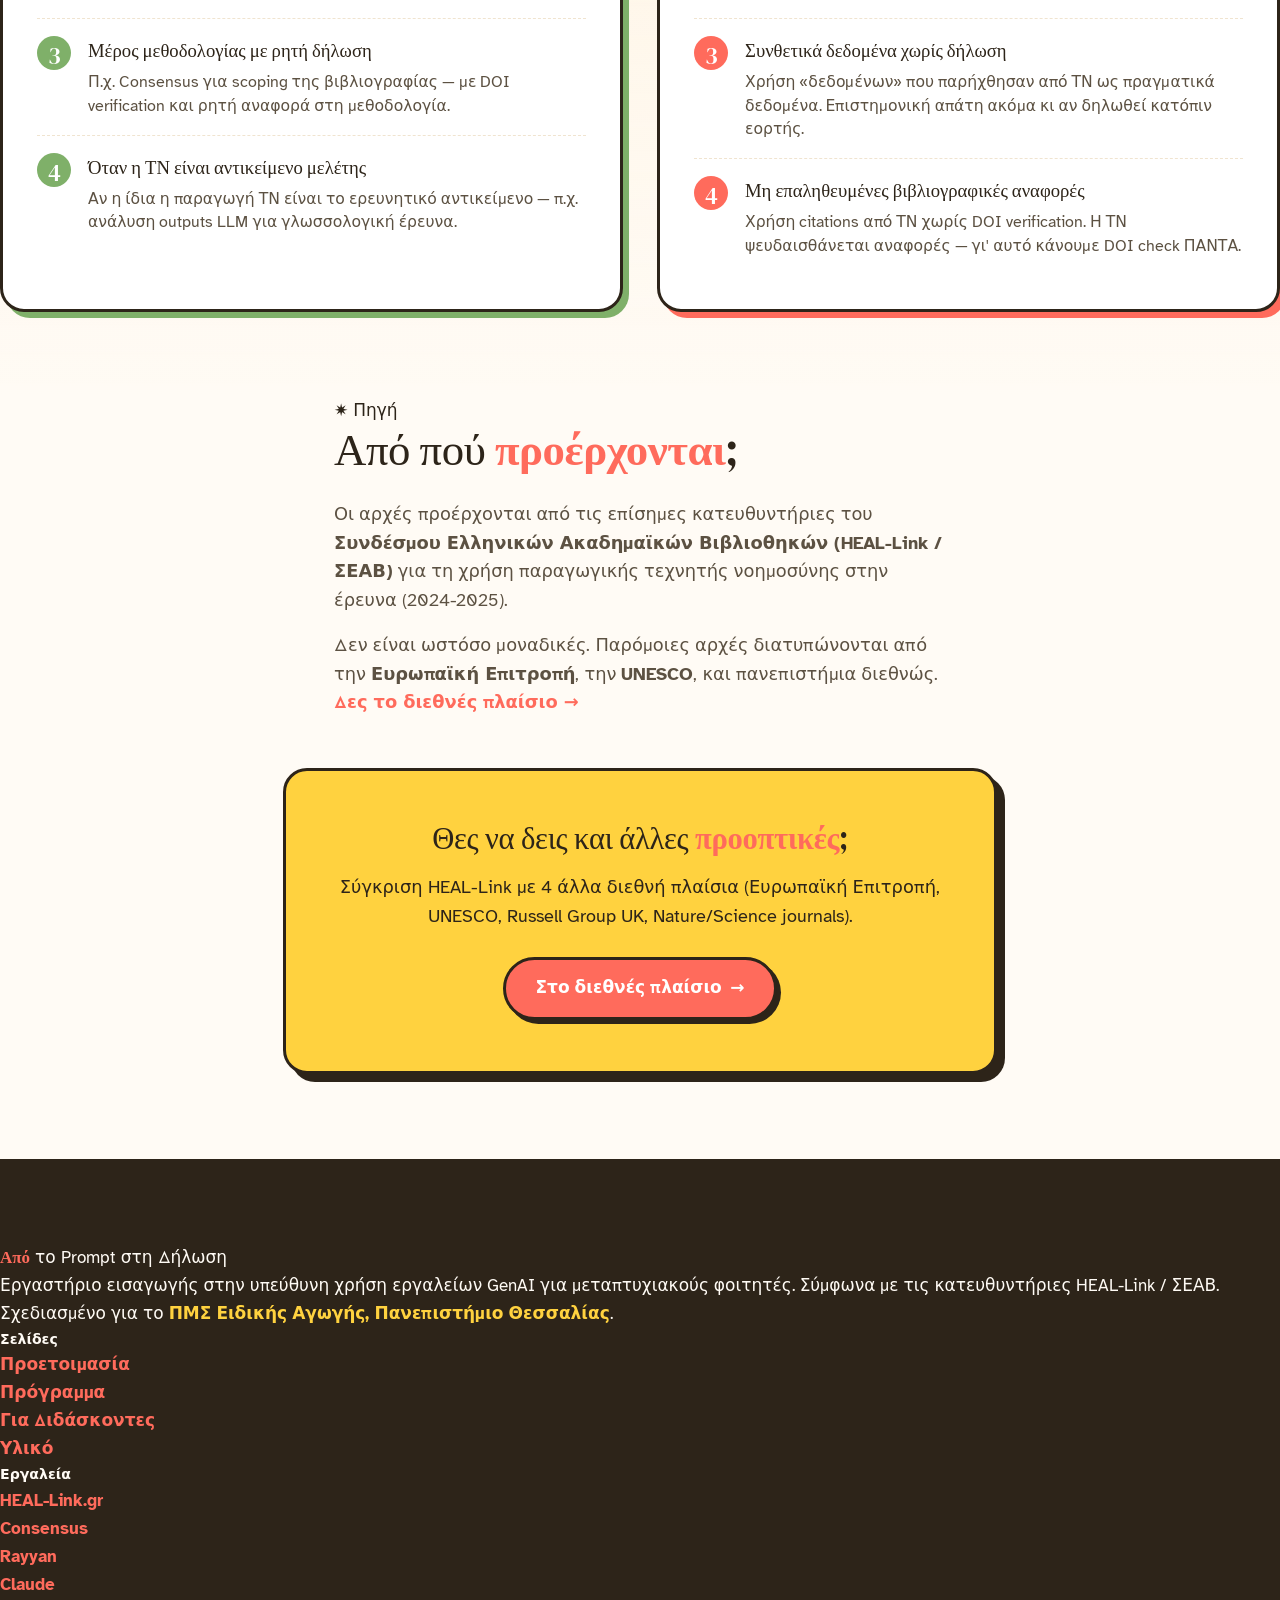
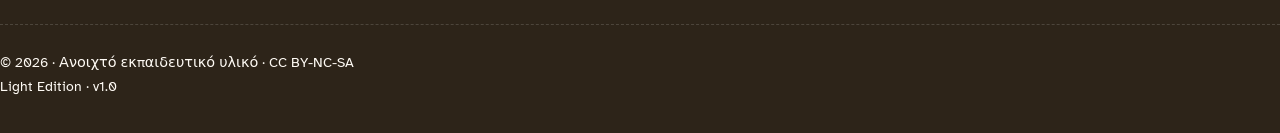
==== commit 7c2133a3: "Update about.html" ====
--- a/about.html
+++ b/about.html
@@ -215,7 +215,7 @@
       <li><a href="index.html">Καλωσόρισμα</a></li>
       <li><a href="prepare.html">Προετοιμασία</a></li>
       <li><a href="agenda.html">Πρόγραμμα</a></li>
-      <li><a href="instructor.html">Για Διδάσκοντες</a></li>
+      <li><a href="instructor.html">Διδάσκοντες/ουσες</a></li>
       <li><a href="materials.html">Υλικό</a></li>
       <li><a href="about.html" class="active">Σχετικά</a></li>
       <li><a href="international.html">Διεθνές</a></li>
--- a/assets/style.css
+++ b/assets/style.css
@@ -10,19 +10,15 @@
   --coral: #FF6B5C;
   --coral-soft: #FFB5AC;
   --coral-bg: #FFE8E4;
-
   --teal: #4FB8B6;
   --teal-soft: #A8D9D8;
   --teal-bg: #E0F2F1;
-
   --sun: #FFD23F;
   --sun-soft: #FFE893;
   --sun-bg: #FFF6D6;
-
   --sage: #7FB069;
   --sage-soft: #B5D4A5;
   --sage-bg: #E8F4E0;
-
   --plum: #9B5C8F;
 
   /* NEUTRALS */
@@ -76,7 +72,7 @@
   overflow-x: hidden;
 }
 
-/* CONFETTI DOTS — playful background */
+/* CONFETTI DOTS — background */
 body::before {
   content: '';
   position: fixed;
@@ -122,41 +118,31 @@
 a:hover { background-size: 100% 100%; }
 
 strong { font-weight: 700; }
-em { font-style: italic; }
-
-.hand {
-  font-family: var(--font-hand);
-  font-weight: 600;
-  color: var(--coral);
-  line-height: 1;
-}
-
+.hand { font-family: var(--font-hand); font-weight: 600; color: var(--coral); line-height: 1; }
 code, pre, .mono { font-family: var(--font-mono); font-size: 0.9em; }
 
-/* LAYOUT */
-.container { max-width: var(--container); margin: 0 auto; padding: 0 var(--space-4); }
-.content { max-width: var(--content); margin: 0 auto; padding: 0 var(--space-4); }
-section { padding: var(--space-7) 0; }
-
-/* NAV */
+/* NAVIGATION - UPDATED VERSION */
 .nav {
   position: sticky;
   top: 0;
   z-index: 100;
-  background: rgba(255,251,245, 0.92);
+  background: rgba(255,251,245, 0.95);
   backdrop-filter: blur(16px);
   -webkit-backdrop-filter: blur(16px);
   border-bottom: 2px solid var(--rule);
 }
+
 .nav-inner {
   max-width: var(--container);
   margin: 0 auto;
-  padding: var(--space-3) var(--space-4);
+  padding: 1rem var(--space-4);
   display: flex;
   align-items: center;
   justify-content: space-between;
-  gap: var(--space-4);
-}
+  flex-wrap: wrap; /* Επιτρέπει την αλλαγή γραμμής αν δεν χωράει */
+  gap: 1rem;
+}
+
 .nav-brand {
   font-family: var(--font-display);
   font-size: 1.25rem;
@@ -165,46 +151,57 @@
   display: flex;
   align-items: baseline;
   gap: 0.4rem;
+  flex-shrink: 0;
 }
 .nav-brand:hover { background: none; color: var(--coral); }
-.nav-brand .spark {
-  font-family: var(--font-hand);
-  color: var(--coral);
-  font-size: 1.4rem;
-}
+.nav-brand .spark { font-family: var(--font-hand); color: var(--coral); font-size: 1.4rem; }
+
 .nav-links {
   display: flex;
-  gap: var(--space-4);
+  gap: 0.8rem;
   list-style: none;
+  align-items: center;
+}
+
+.nav-links a {
+  color: var(--ink-soft);
   font-family: var(--font-body);
-  font-size: 0.95rem;
+  font-size: 0.9rem;
   font-weight: 700;
-}
-.nav-links a { color: var(--ink-soft); background: none; }
+  white-space: nowrap; /* Κρατάει τις λέξεις σε μία γραμμή */
+  padding: 0.5rem 0.2rem;
+  background: none;
+}
 .nav-links a:hover { color: var(--coral); background: none; }
 .nav-links a.active { color: var(--coral); position: relative; }
 .nav-links a.active::after {
   content: '';
   position: absolute;
   left: 0; right: 0;
-  bottom: -6px;
+  bottom: -4px;
   height: 3px;
   background: var(--sun);
   border-radius: var(--r-full);
 }
-@media (max-width: 768px) { .nav-links { display: none; } }
-
-/* HERO */
-.hero { padding: var(--space-7) 0; position: relative; overflow: visible; }
+
+@media (max-width: 1024px) {
+    .nav-inner { justify-content: center; } /* Κεντράρισμα σε tablet */
+}
+
+@media (max-width: 860px) {
+    /* Εδώ μπορείς να επιλέξεις να κρύψεις το menu ή να το αφήσεις */
+    .nav-links { gap: 0.5rem; }
+}
+
+/* HERO SECTION */
+.hero { padding: var(--space-7) 0; position: relative; }
 .hero-grid {
   display: grid;
   grid-template-columns: 1fr;
   gap: var(--space-6);
   align-items: center;
 }
-@media (min-width: 900px) {
-  .hero-grid { grid-template-columns: 1.4fr 0.6fr; }
-}
+@media (min-width: 900px) { .hero-grid { grid-template-columns: 1.4fr 0.6fr; } }
 
 .eyebrow {
   display: inline-flex;
@@ -223,785 +220,81 @@
   border: 2px solid var(--ink);
   box-shadow: 3px 3px 0 var(--ink);
 }
-.eyebrow::before {
-  content: '✷';
-  color: var(--coral);
-  font-size: 1rem;
-}
-
-.hero-title {
-  font-family: var(--font-display);
-  font-size: clamp(2.8rem, 7vw, 5.5rem);
-  line-height: 1;
-  letter-spacing: -0.02em;
-  margin-bottom: var(--space-4);
-}
-.hero-title .accent {
-  position: relative;
-  display: inline-block;
-}
+
+.hero-title { font-family: var(--font-display); font-size: clamp(2.8rem, 7vw, 5.5rem); line-height: 1; margin-bottom: var(--space-4); }
+.hero-title .accent { position: relative; display: inline-block; }
 .hero-title .accent::after {
-  content: '';
-  position: absolute;
-  left: -2%; right: -2%;
-  bottom: 0.05em;
-  height: 0.32em;
-  background: var(--sun);
-  z-index: -1;
-  border-radius: 4px;
-  transform: rotate(-1deg);
-}
-.hero-title .hand {
-  font-family: var(--font-hand);
-  font-weight: 700;
-  color: var(--coral);
-  font-size: 1.1em;
-  display: inline-block;
-  transform: rotate(-3deg);
-}
-
-.hero-subtitle {
-  font-size: clamp(1.1rem, 1.5vw, 1.35rem);
-  color: var(--ink-soft);
-  max-width: 36rem;
-  line-height: 1.55;
-  margin-bottom: var(--space-5);
-}
-
-.hero-meta {
-  display: flex;
-  flex-wrap: wrap;
-  gap: var(--space-4) var(--space-5);
-  padding-top: var(--space-4);
-  border-top: 2px dashed var(--rule);
-}
+  content: ''; position: absolute; left: -2%; right: -2%; bottom: 0.05em;
+  height: 0.32em; background: var(--sun); z-index: -1; border-radius: 4px; transform: rotate(-1deg);
+}
+
+.hero-subtitle { font-size: clamp(1.1rem, 1.5vw, 1.35rem); color: var(--ink-soft); max-width: 36rem; margin-bottom: var(--space-5); }
+
+/* HERO META */
+.hero-meta { display: flex; flex-wrap: wrap; gap: var(--space-4) var(--space-5); padding-top: var(--space-4); border-top: 2px dashed var(--rule); }
 .hero-meta-item { display: flex; align-items: center; gap: var(--space-2); }
 .hero-meta-icon {
-  width: 2.4rem; height: 2.4rem;
-  border-radius: var(--r-full);
-  display: grid; place-items: center;
-  flex-shrink: 0; font-size: 1.1rem;
-  border: 2px solid var(--ink);
+  width: 2.4rem; height: 2.4rem; border-radius: var(--r-full);
+  display: grid; place-items: center; border: 2px solid var(--ink);
 }
 .icon-coral { background: var(--coral); color: white; }
 .icon-teal  { background: var(--teal); color: white; }
 .icon-sun   { background: var(--sun); color: var(--ink); }
-.icon-sage  { background: var(--sage); color: white; }
-
-.hero-meta-text dt {
-  font-size: 0.68rem;
-  font-weight: 700;
-  letter-spacing: 0.08em;
-  text-transform: uppercase;
-  color: var(--muted);
-}
-.hero-meta-text dd { color: var(--ink); font-weight: 700; font-size: 0.92rem; }
-
-/* HERO ILLUSTRATION — playful shapes */
-.hero-illo {
-  position: relative;
-  display: grid;
-  place-items: center;
-  min-height: 320px;
-}
-.hero-shape {
-  position: absolute;
-  box-shadow: 0 12px 32px -8px rgba(45,36,25,0.15);
-}
-.shape-1 {
-  width: 200px; height: 200px;
-  background: var(--coral);
-  top: 5%; right: 15%;
-  border-radius: 60% 40% 70% 30% / 50% 60% 40% 50%;
-  border: 3px solid var(--ink);
-  animation: float 5s ease-in-out infinite;
-}
-.shape-2 {
-  width: 130px; height: 130px;
-  background: var(--sun);
-  bottom: 5%; left: 10%;
-  border-radius: var(--r-full);
-  border: 3px solid var(--ink);
-  animation: float 6s ease-in-out -2s infinite;
-}
-.shape-3 {
-  width: 80px; height: 80px;
-  background: var(--teal);
-  top: 35%; left: 0;
-  border-radius: 40% 60% 50% 50% / 60% 40% 60% 40%;
-  border: 3px solid var(--ink);
-  animation: float 7s ease-in-out -1s infinite;
-}
-.shape-4 {
-  width: 50px; height: 50px;
-  background: var(--sage);
-  bottom: 25%; right: 5%;
-  border-radius: var(--r-full);
-  border: 3px solid var(--ink);
-  animation: float 4s ease-in-out -3s infinite;
-}
-.hero-label {
-  position: relative;
-  z-index: 2;
-  font-family: var(--font-hand);
-  font-size: clamp(2.8rem, 5vw, 4rem);
-  font-weight: 700;
-  text-align: center;
-  line-height: 1;
-  color: var(--ink);
-  transform: rotate(-4deg);
-  padding: var(--space-4);
-}
-.hero-label span {
-  display: block;
-  font-size: 0.5em;
-  color: var(--plum);
-  margin-top: 0.2em;
-}
-
-/* CTAs */
-.cta-group {
-  display: flex;
-  flex-wrap: wrap;
-  gap: var(--space-3);
-  margin-top: var(--space-5);
-}
+
+/* HERO ILLUSTRATION */
+.hero-illo { position: relative; display: grid; place-items: center; min-height: 320px; }
+.hero-shape { position: absolute; border: 3px solid var(--ink); animation: float 5s ease-in-out infinite; }
+.shape-1 { width: 180px; height: 180px; background: var(--coral); top: 5%; border-radius: 60% 40% 70% 30% / 50% 60% 40% 50%; }
+.shape-2 { width: 100px; height: 100px; background: var(--sun); bottom: 5%; border-radius: 50%; }
+.hero-label { position: relative; z-index: 2; font-family: var(--font-hand); font-size: clamp(2.8rem, 5vw, 4rem); transform: rotate(-4deg); }
+
+/* CTAs & BUTTONS */
+.cta-group { display: flex; flex-wrap: wrap; gap: var(--space-3); margin-top: var(--space-5); }
 .btn {
-  display: inline-flex;
-  align-items: center;
-  gap: var(--space-2);
-  padding: 0.85rem 1.75rem;
-  font-family: var(--font-body);
-  font-size: 1rem;
-  font-weight: 700;
-  background: var(--coral);
-  color: white;
-  border: 3px solid var(--ink);
-  border-radius: var(--r-full);
-  cursor: pointer;
-  transition: all 0.2s ease;
-  box-shadow: 4px 4px 0 var(--ink);
-  background-image: none;
-}
-.btn:hover {
-  transform: translate(-2px, -2px);
-  box-shadow: 6px 6px 0 var(--ink);
-  background: var(--coral);
-  color: white;
-}
-.btn:active {
-  transform: translate(2px, 2px);
-  box-shadow: 0 0 0 var(--ink);
-}
-.btn-outline {
-  background: var(--paper-card);
-  color: var(--ink);
-}
-.btn-outline:hover { background: var(--sun); color: var(--ink); }
-.btn .arrow { transition: transform 0.2s; font-size: 1.2em; }
-.btn:hover .arrow { transform: translateX(4px); }
-
-/* SECTION HEADINGS */
-.section-eyebrow {
-  display: inline-block;
-  padding: 0.35rem 0.95rem;
-  font-family: var(--font-body);
-  font-size: 0.75rem;
-  font-weight: 700;
-  letter-spacing: 0.12em;
-  text-transform: uppercase;
-  color: var(--coral);
-  background: var(--coral-bg);
-  border-radius: var(--r-full);
-  margin-bottom: var(--space-3);
-}
-.section-title {
-  font-family: var(--font-display);
-  font-weight: 400;
-  font-size: clamp(2rem, 4vw, 3.25rem);
-  line-height: 1.05;
-  letter-spacing: -0.02em;
-  max-width: 32rem;
-  margin-bottom: var(--space-4);
-}
-.section-title .accent {
-  position: relative;
-  display: inline-block;
-}
-.section-title .accent::after {
-  content: '';
-  position: absolute;
-  left: -2%; right: -2%;
-  bottom: 0.05em;
-  height: 0.3em;
-  background: var(--sun);
-  z-index: -1;
-  border-radius: 4px;
-  transform: rotate(-1deg);
-}
-.section-title .hand {
-  font-family: var(--font-hand);
-  font-weight: 700;
-  color: var(--coral);
-  font-size: 1.1em;
-}
-.section-lead {
-  font-size: 1.15rem;
-  line-height: 1.55;
-  color: var(--ink-soft);
-  max-width: 38rem;
-  margin-bottom: var(--space-6);
-}
+  display: inline-flex; align-items: center; gap: var(--space-2);
+  padding: 0.85rem 1.75rem; font-weight: 700; background: var(--coral); color: white;
+  border: 3px solid var(--ink); border-radius: var(--r-full); cursor: pointer;
+  transition: all 0.2s; box-shadow: 4px 4px 0 var(--ink);
+}
+.btn:hover { transform: translate(-2px, -2px); box-shadow: 6px 6px 0 var(--ink); }
+.btn-outline { background: var(--paper-card); color: var(--ink); }
 
 /* GLANCE STICKERS */
-.glance {
-  background: linear-gradient(180deg, transparent, var(--paper-warm) 50%, transparent);
-  padding: var(--space-7) 0;
-}
-.glance-grid {
-  display: grid;
-  grid-template-columns: repeat(auto-fit, minmax(180px, 1fr));
-  gap: var(--space-4);
-}
+.glance { background: linear-gradient(180deg, transparent, var(--paper-warm) 50%, transparent); padding: var(--space-7) 0; }
+.glance-grid { display: grid; grid-template-columns: repeat(auto-fit, minmax(180px, 1fr)); gap: var(--space-4); }
 .glance-cell {
-  background: var(--paper-card);
-  padding: var(--space-5) var(--space-3);
-  text-align: center;
-  border-radius: var(--r-lg);
-  border: 3px solid var(--ink);
-  transition: transform 0.3s, box-shadow 0.3s;
-}
-.glance-cell:nth-child(1) { box-shadow: 6px 6px 0 var(--coral); }
-.glance-cell:nth-child(2) { box-shadow: 6px 6px 0 var(--teal); transform: rotate(-1deg); }
-.glance-cell:nth-child(3) { box-shadow: 6px 6px 0 var(--sun); transform: rotate(1deg); }
-.glance-cell:nth-child(4) { box-shadow: 6px 6px 0 var(--sage); transform: rotate(-1deg); }
-
+  background: var(--paper-card); padding: var(--space-5) var(--space-3); text-align: center;
+  border-radius: var(--r-lg); border: 3px solid var(--ink); transition: 0.3s;
+}
 .glance-cell:hover { transform: translate(-3px, -3px); }
-.glance-cell:nth-child(1):hover { box-shadow: 9px 9px 0 var(--coral); }
-.glance-cell:nth-child(2):hover { box-shadow: 9px 9px 0 var(--teal); transform: translate(-3px, -3px) rotate(-1deg); }
-.glance-cell:nth-child(3):hover { box-shadow: 9px 9px 0 var(--sun); transform: translate(-3px, -3px) rotate(1deg); }
-.glance-cell:nth-child(4):hover { box-shadow: 9px 9px 0 var(--sage); transform: translate(-3px, -3px) rotate(-1deg); }
-
-.glance-num {
-  font-family: var(--font-display);
-  font-size: clamp(3rem, 5vw, 4.5rem);
-  line-height: 1;
-  display: block;
-  margin-bottom: var(--space-2);
-}
-.glance-cell:nth-child(1) .glance-num { color: var(--coral); }
-.glance-cell:nth-child(2) .glance-num { color: var(--teal); }
-.glance-cell:nth-child(3) .glance-num { color: var(--ink); }
-.glance-cell:nth-child(4) .glance-num { color: var(--sage); }
-
-.glance-label {
-  font-family: var(--font-body);
-  font-size: 0.85rem;
-  font-weight: 700;
-  color: var(--ink-soft);
-}
-
-/* PRINCIPLES */
-.principles-grid {
-  display: grid;
-  grid-template-columns: 1fr;
-  gap: var(--space-4);
-  margin-top: var(--space-5);
-}
-@media (min-width: 768px) {
-  .principles-grid { grid-template-columns: repeat(3, 1fr); }
-}
-.principle {
-  background: var(--paper-card);
-  border: 3px solid var(--ink);
-  border-radius: var(--r-lg);
-  padding: var(--space-5);
-  transition: all 0.3s;
-}
-.principle:nth-child(1) { box-shadow: 6px 6px 0 var(--coral); }
-.principle:nth-child(2) { box-shadow: 6px 6px 0 var(--teal); transform: translateY(-12px); }
-.principle:nth-child(3) { box-shadow: 6px 6px 0 var(--sage); }
-
-.principle:hover { transform: translate(-3px, -3px); }
-.principle:nth-child(1):hover { box-shadow: 9px 9px 0 var(--coral); }
-.principle:nth-child(2):hover { box-shadow: 9px 9px 0 var(--teal); transform: translate(-3px, -15px); }
-.principle:nth-child(3):hover { box-shadow: 9px 9px 0 var(--sage); }
-
-.principle-icon {
-  width: 3.5rem; height: 3.5rem;
-  border-radius: var(--r-full);
-  display: grid; place-items: center;
-  font-family: var(--font-display);
-  font-size: 1.6rem;
-  margin-bottom: var(--space-3);
-  border: 3px solid var(--ink);
-}
-.principle:nth-child(1) .principle-icon { background: var(--coral); color: white; }
-.principle:nth-child(2) .principle-icon { background: var(--teal); color: white; }
-.principle:nth-child(3) .principle-icon { background: var(--sage); color: white; }
-
-.principle-title {
-  font-family: var(--font-display);
-  font-size: 1.5rem;
-  margin-bottom: var(--space-3);
-  line-height: 1.15;
-}
-.principle-text {
-  color: var(--ink-soft);
-  line-height: 1.6;
-}
-
-/* PULL QUOTE */
-.pullquote {
-  padding: var(--space-7) 0;
-  text-align: center;
-  position: relative;
-}
-.pullquote::before {
-  content: '"';
-  font-family: var(--font-display);
-  font-size: 14rem;
-  position: absolute;
-  top: -3rem;
-  left: 50%;
-  transform: translateX(-50%);
-  color: var(--coral-bg);
-  z-index: -1;
-  line-height: 1;
-}
-.pullquote-text {
-  font-family: var(--font-hand);
-  font-size: clamp(2.2rem, 5vw, 3.8rem);
-  font-weight: 600;
-  line-height: 1.15;
-  max-width: 32rem;
-  margin: 0 auto var(--space-4);
-}
-.pullquote-text em {
-  font-style: normal;
-  color: var(--coral);
-}
-.pullquote-attribution {
-  display: inline-block;
-  padding: 0.4rem 1.2rem;
-  font-family: var(--font-body);
-  font-size: 0.78rem;
-  font-weight: 700;
-  letter-spacing: 0.1em;
-  text-transform: uppercase;
-  background: var(--sun);
-  border-radius: var(--r-full);
-  border: 2px solid var(--ink);
-  box-shadow: 3px 3px 0 var(--ink);
-}
-
-/* LEARN GRID */
-.learn-grid {
-  display: grid;
-  grid-template-columns: 1fr;
-  gap: var(--space-4);
-  margin-top: var(--space-5);
-}
-@media (min-width: 768px) {
-  .learn-grid { grid-template-columns: repeat(2, 1fr); }
-}
-.learn-item {
-  display: flex;
-  gap: var(--space-3);
-  padding: var(--space-4);
-  background: var(--paper-card);
-  border: 2px solid var(--rule);
-  border-radius: var(--r-md);
-  transition: all 0.2s;
-}
-.learn-item:hover {
-  border-color: var(--coral);
-  background: var(--paper-warm);
-  transform: translateY(-2px);
-}
-.learn-marker {
-  flex-shrink: 0;
-  width: 2.5rem; height: 2.5rem;
-  border-radius: var(--r-full);
-  background: var(--coral);
-  color: white;
-  display: grid; place-items: center;
-  font-family: var(--font-display);
-  font-size: 1.1rem;
-  border: 2px solid var(--ink);
-}
-.learn-item:nth-child(2) .learn-marker { background: var(--teal); }
-.learn-item:nth-child(3) .learn-marker { background: var(--sun); color: var(--ink); }
-.learn-item:nth-child(4) .learn-marker { background: var(--sage); }
-.learn-content h4 {
-  font-family: var(--font-display);
-  font-size: 1.2rem;
-  font-weight: 400;
-  margin-bottom: var(--space-2);
-}
-.learn-content p {
-  color: var(--ink-soft);
-  font-size: 0.98rem;
-  line-height: 1.55;
-  margin: 0;
-}
+.glance-num { font-family: var(--font-display); font-size: clamp(3rem, 5vw, 4.5rem); display: block; }
 
 /* AGENDA */
 .agenda-list { max-width: 42rem; margin: 0 auto; }
 .agenda-item {
-  display: grid;
-  grid-template-columns: auto 1fr auto;
-  gap: var(--space-4);
-  align-items: center;
-  padding: var(--space-4);
-  background: var(--paper-card);
-  border: 2px solid var(--rule);
-  border-radius: var(--r-md);
-  margin-bottom: var(--space-3);
-  transition: all 0.2s;
-}
-.agenda-item:hover {
-  border-color: var(--coral);
-  transform: translateX(4px);
-}
-.agenda-num {
-  width: 2.5rem; height: 2.5rem;
-  border-radius: var(--r-full);
-  background: var(--coral-bg);
-  color: var(--coral);
-  display: grid; place-items: center;
-  font-family: var(--font-display);
-  font-size: 1.1rem;
-}
-.agenda-item:nth-child(2) .agenda-num { background: var(--teal-bg); color: var(--teal); }
-.agenda-item:nth-child(3) .agenda-num { background: var(--sun-bg); color: var(--ink); }
-.agenda-item:nth-child(4) .agenda-num { background: var(--sage-bg); color: var(--sage); }
-.agenda-item:nth-child(5) .agenda-num { background: var(--coral-bg); color: var(--coral); }
-
-.agenda-content h4 {
-  font-family: var(--font-display);
-  font-size: 1.15rem;
-  font-weight: 400;
-  margin-bottom: 4px;
-}
-.agenda-content p {
-  font-size: 0.9rem;
-  color: var(--muted);
-  margin: 0;
-}
-.agenda-time {
-  font-family: var(--font-mono);
-  font-size: 0.85rem;
-  font-weight: 600;
-  color: var(--coral);
-  padding: 0.3rem 0.7rem;
-  background: var(--coral-bg);
-  border-radius: var(--r-full);
+  display: grid; grid-template-columns: auto 1fr auto; gap: var(--space-4); align-items: center;
+  padding: var(--space-4); background: var(--paper-card); border: 2px solid var(--rule); border-radius: var(--r-md); margin-bottom: var(--space-3);
+}
+.agenda-item:hover { border-color: var(--coral); transform: translateX(4px); }
+.agenda-time { font-family: var(--font-mono); font-size: 0.85rem; background: var(--coral-bg); padding: 0.3rem 0.7rem; border-radius: var(--r-full); }
+
+/* PASSWORD GATE */
+#password-gate {
+  position: fixed; inset: 0; background: var(--paper); z-index: 1000;
+  display: grid; place-items: center; padding: var(--space-4);
+}
+.gate-card {
+  background: var(--paper-card); border: 3px solid var(--ink); border-radius: var(--r-lg);
+  padding: var(--space-6); box-shadow: 8px 8px 0 var(--coral); max-width: 32rem; width: 100%; text-align: center;
+}
+.gate-input {
+  width: 100%; padding: 0.85rem; border: 3px solid var(--ink); border-radius: var(--r-full);
+  margin: 1rem 0; text-align: center; font-family: var(--font-body);
 }
 
 /* FOOTER */
-.footer {
-  background: var(--ink);
-  color: var(--paper);
-  padding: var(--space-7) 0 var(--space-5);
-  margin-top: var(--space-7);
-  position: relative;
-}
-.footer::before {
-  content: '';
-  position: absolute;
-  top: -1px; left: 0; right: 0;
-  height: 20px;
-  background-image: radial-gradient(circle at 20px 20px, var(--ink) 12px, transparent 13px);
-  background-size: 40px 20px;
-  background-repeat: repeat-x;
-  transform: translateY(-100%);
-}
-.footer a { color: var(--paper); background: none; }
-.footer a:hover { color: var(--sun); background: none; }
-.footer-grid {
-  display: grid;
-  grid-template-columns: 1fr;
-  gap: var(--space-5);
-  margin-bottom: var(--space-6);
-}
-@media (min-width: 768px) {
-  .footer-grid { grid-template-columns: 2fr 1fr 1fr; }
-}
-.footer-brand {
-  font-family: var(--font-display);
-  font-size: 1.5rem;
-  margin-bottom: var(--space-3);
-}
-.footer-brand .hand {
-  color: var(--sun);
-  font-family: var(--font-hand);
-  font-size: 1.3em;
-}
-.footer-text {
-  color: var(--muted-soft);
-  font-size: 0.95rem;
-  line-height: 1.55;
-  max-width: 24rem;
-}
-.footer h5 {
-  font-family: var(--font-display);
-  font-size: 1rem;
-  color: var(--sun);
-  margin-bottom: var(--space-3);
-}
-.footer ul { list-style: none; }
-.footer ul li { margin-bottom: var(--space-2); font-size: 0.95rem; }
-.footer-bottom {
-  padding-top: var(--space-4);
-  border-top: 1px dashed rgba(255,255,255,0.15);
-  display: flex;
-  justify-content: space-between;
-  flex-wrap: wrap;
-  gap: var(--space-3);
-  font-size: 0.85rem;
-  color: var(--muted-soft);
-}
+.footer { background: var(--ink); color: var(--paper); padding: var(--space-7) 0 var(--space-5); margin-top: var(--space-7); }
+.footer-bottom { border-top: 1px dashed rgba(255,255,255,0.15); padding-top: var(--space-4); margin-top: var(--space-4); font-size: 0.85rem; }
 
 /* ANIMATIONS */
-@keyframes fadeUp {
-  from { opacity: 0; transform: translateY(20px); }
-  to { opacity: 1; transform: translateY(0); }
-}
-@keyframes float {
-  0%, 100% { transform: translateY(0); }
-  50% { transform: translateY(-10px); }
-}
-.fade-up { animation: fadeUp 0.8s cubic-bezier(0.16, 1, 0.3, 1) backwards; }
-.fade-up:nth-child(1) { animation-delay: 0.1s; }
-.fade-up:nth-child(2) { animation-delay: 0.25s; }
-.fade-up:nth-child(3) { animation-delay: 0.4s; }
-.fade-up:nth-child(4) { animation-delay: 0.55s; }
-.fade-up:nth-child(5) { animation-delay: 0.7s; }
-
-/* UTILITIES */
-.text-center { text-align: center; }
-.tag {
-  display: inline-block;
-  padding: 0.2rem 0.7rem;
-  font-family: var(--font-body);
-  font-size: 0.75rem;
-  font-weight: 700;
-  border-radius: var(--r-full);
-}
-.tag-coral { background: var(--coral-bg); color: var(--coral); }
-.tag-teal { background: var(--teal-bg); color: var(--teal); }
-.tag-sun { background: var(--sun-bg); color: var(--ink); }
-.tag-sage { background: var(--sage-bg); color: var(--sage); }
-
-@media print {
-  .nav, .footer { display: none; }
-  body::before { display: none; }
-  body { background: white; }
-}
-
-/* ─── PASSWORD GATE ─────────────────────────────────────── */
-#password-gate {
-  position: fixed;
-  inset: 0;
-  background: var(--paper);
-  z-index: 1000;
-  display: grid;
-  place-items: center;
-  padding: var(--space-4);
-  overflow-y: auto;
-}
-
-#password-gate::before {
-  content: '';
-  position: absolute;
-  inset: 0;
-  background-image:
-    radial-gradient(circle at 20% 25%, var(--coral-soft) 0%, transparent 2%),
-    radial-gradient(circle at 80% 30%, var(--sun-soft) 0%, transparent 2.5%),
-    radial-gradient(circle at 25% 75%, var(--teal-soft) 0%, transparent 2%),
-    radial-gradient(circle at 75% 80%, var(--sage-soft) 0%, transparent 2%);
-  opacity: 0.6;
-  pointer-events: none;
-}
-
-.gate-card {
-  background: var(--paper-card);
-  border: 3px solid var(--ink);
-  border-radius: var(--r-lg);
-  padding: var(--space-6);
-  box-shadow: 8px 8px 0 var(--coral);
-  max-width: 32rem;
-  width: 100%;
-  text-align: center;
-  position: relative;
-  z-index: 1;
-}
-
-.gate-icon {
-  width: 4.5rem;
-  height: 4.5rem;
-  margin: 0 auto var(--space-4);
-  background: var(--sun);
-  border: 3px solid var(--ink);
-  border-radius: var(--r-full);
-  display: grid;
-  place-items: center;
-  font-size: 2rem;
-  box-shadow: 4px 4px 0 var(--ink);
-}
-
-.gate-title {
-  font-family: var(--font-display);
-  font-size: clamp(1.5rem, 3vw, 2.2rem);
-  margin-bottom: var(--space-4);
-  line-height: 1.15;
-}
-
-.gate-title .hand {
-  font-family: var(--font-hand);
-  color: var(--coral);
-  font-size: 1.1em;
-}
-
-.gate-msg {
-  font-size: 1rem;
-  color: var(--ink-soft);
-  line-height: 1.6;
-  margin-bottom: var(--space-3);
-}
-
-.gate-msg strong {
-  color: var(--coral);
-  font-weight: 700;
-}
-
-.gate-msg em {
-  font-style: normal;
-  font-weight: 700;
-  color: var(--ink);
-}
-
-.gate-form {
-  margin-top: var(--space-5);
-  display: flex;
-  flex-direction: column;
-  gap: var(--space-3);
-}
-
-.gate-input {
-  font-family: var(--font-body);
-  font-size: 1rem;
-  font-weight: 600;
-  padding: 0.85rem 1.25rem;
-  border: 3px solid var(--ink);
-  border-radius: var(--r-full);
-  outline: none;
-  text-align: center;
-  background: var(--paper-warm);
-  letter-spacing: 0.05em;
-  transition: all 0.2s;
-}
-
-.gate-input:focus {
-  background: var(--paper-card);
-  box-shadow: 0 0 0 4px var(--sun-bg);
-}
-
-.gate-btn {
-  display: inline-flex;
-  justify-content: center;
-  align-items: center;
-  gap: var(--space-2);
-  padding: 0.85rem 1.75rem;
-  font-family: var(--font-body);
-  font-size: 1rem;
-  font-weight: 700;
-  background: var(--coral);
-  color: white;
-  border: 3px solid var(--ink);
-  border-radius: var(--r-full);
-  cursor: pointer;
-  transition: all 0.2s ease;
-  box-shadow: 4px 4px 0 var(--ink);
-}
-.gate-btn:hover {
-  transform: translate(-2px, -2px);
-  box-shadow: 6px 6px 0 var(--ink);
-}
-.gate-btn:active {
-  transform: translate(2px, 2px);
-  box-shadow: 0 0 0 var(--ink);
-}
-
-.gate-error {
-  display: none;
-  color: var(--coral);
-  font-size: 0.9rem;
-  font-weight: 700;
-  margin-top: var(--space-2);
-  padding: 0.5rem;
-  background: var(--coral-bg);
-  border-radius: var(--r-md);
-  border: 2px dashed var(--coral);
-}
-
-.gate-error.show {
-  display: block;
-  animation: shake 0.4s;
-}
-
-@keyframes shake {
-  0%, 100% { transform: translateX(0); }
-  25% { transform: translateX(-6px); }
-  75% { transform: translateX(6px); }
-}
-
-.gate-back {
-  display: inline-block;
-  color: var(--muted);
-  font-size: 0.9rem;
-  text-decoration: none;
-  font-weight: 600;
-  margin-top: var(--space-4);
-  background: none;
-  border-bottom: 1px dashed var(--muted);
-}
-
-.gate-back:hover {
-  color: var(--coral);
-  border-bottom-color: var(--coral);
-  background: none;
-}
-
-body.gate-locked { overflow: hidden; }
-
-/* ─── COPY BUTTON (for prompt boxes) ────────────────────── */
-.copy-btn {
-  position: absolute;
-  top: 8px;
-  right: 8px;
-  padding: 0.35rem 0.9rem;
-  font-family: var(--font-body);
-  font-size: 0.75rem;
-  font-weight: 700;
-  background: var(--ink);
-  color: white;
-  border: 2px solid var(--ink);
-  border-radius: var(--r-full);
-  cursor: pointer;
-  transition: all 0.25s;
-  z-index: 2;
-  box-shadow: 2px 2px 0 rgba(0,0,0,0.15);
-  letter-spacing: 0.03em;
-}
-.copy-btn:hover {
-  background: var(--coral);
-  border-color: var(--coral);
-  transform: translate(-1px, -1px);
-  box-shadow: 3px 3px 0 rgba(0,0,0,0.15);
-}
-.copy-btn.copied {
-  background: var(--sage);
-  border-color: var(--sage);
-}
+@keyframes float { 0%, 100% { transform: translateY(0); } 50% { transform: translateY(-10px); } }
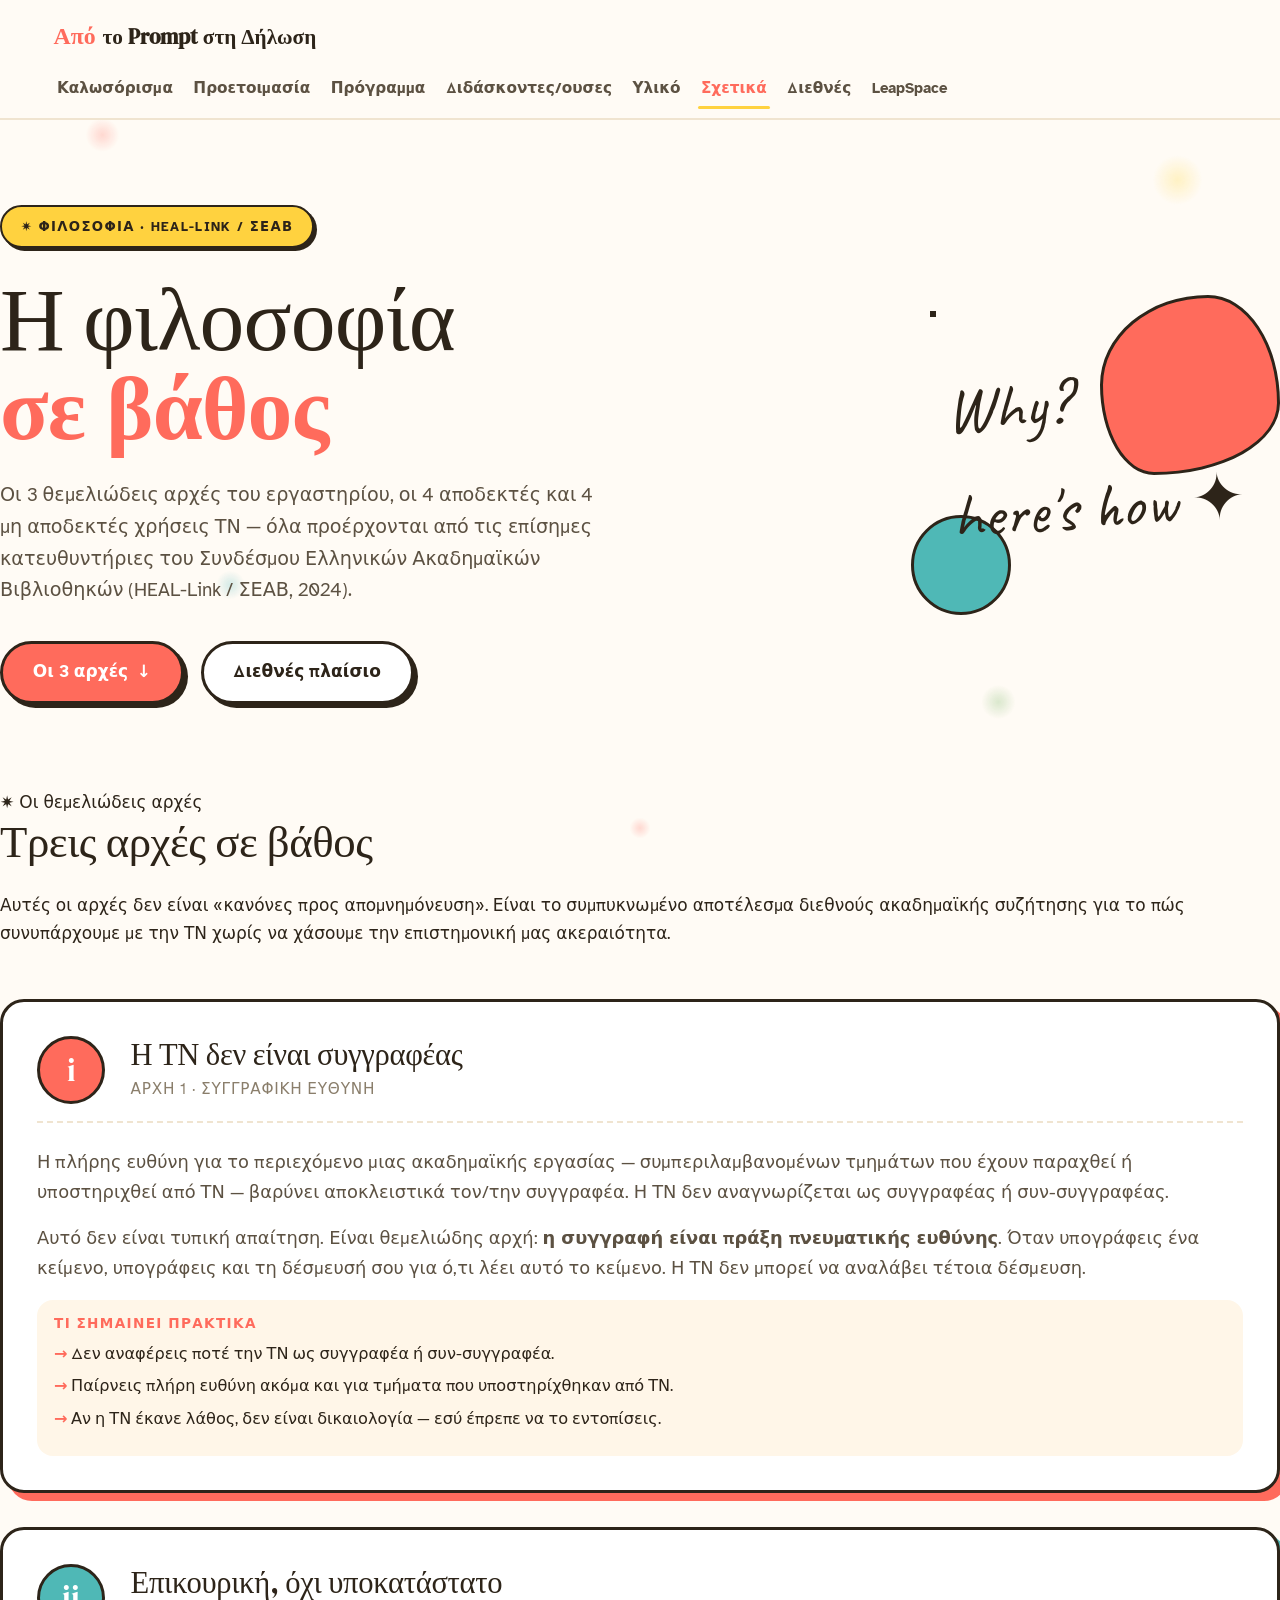
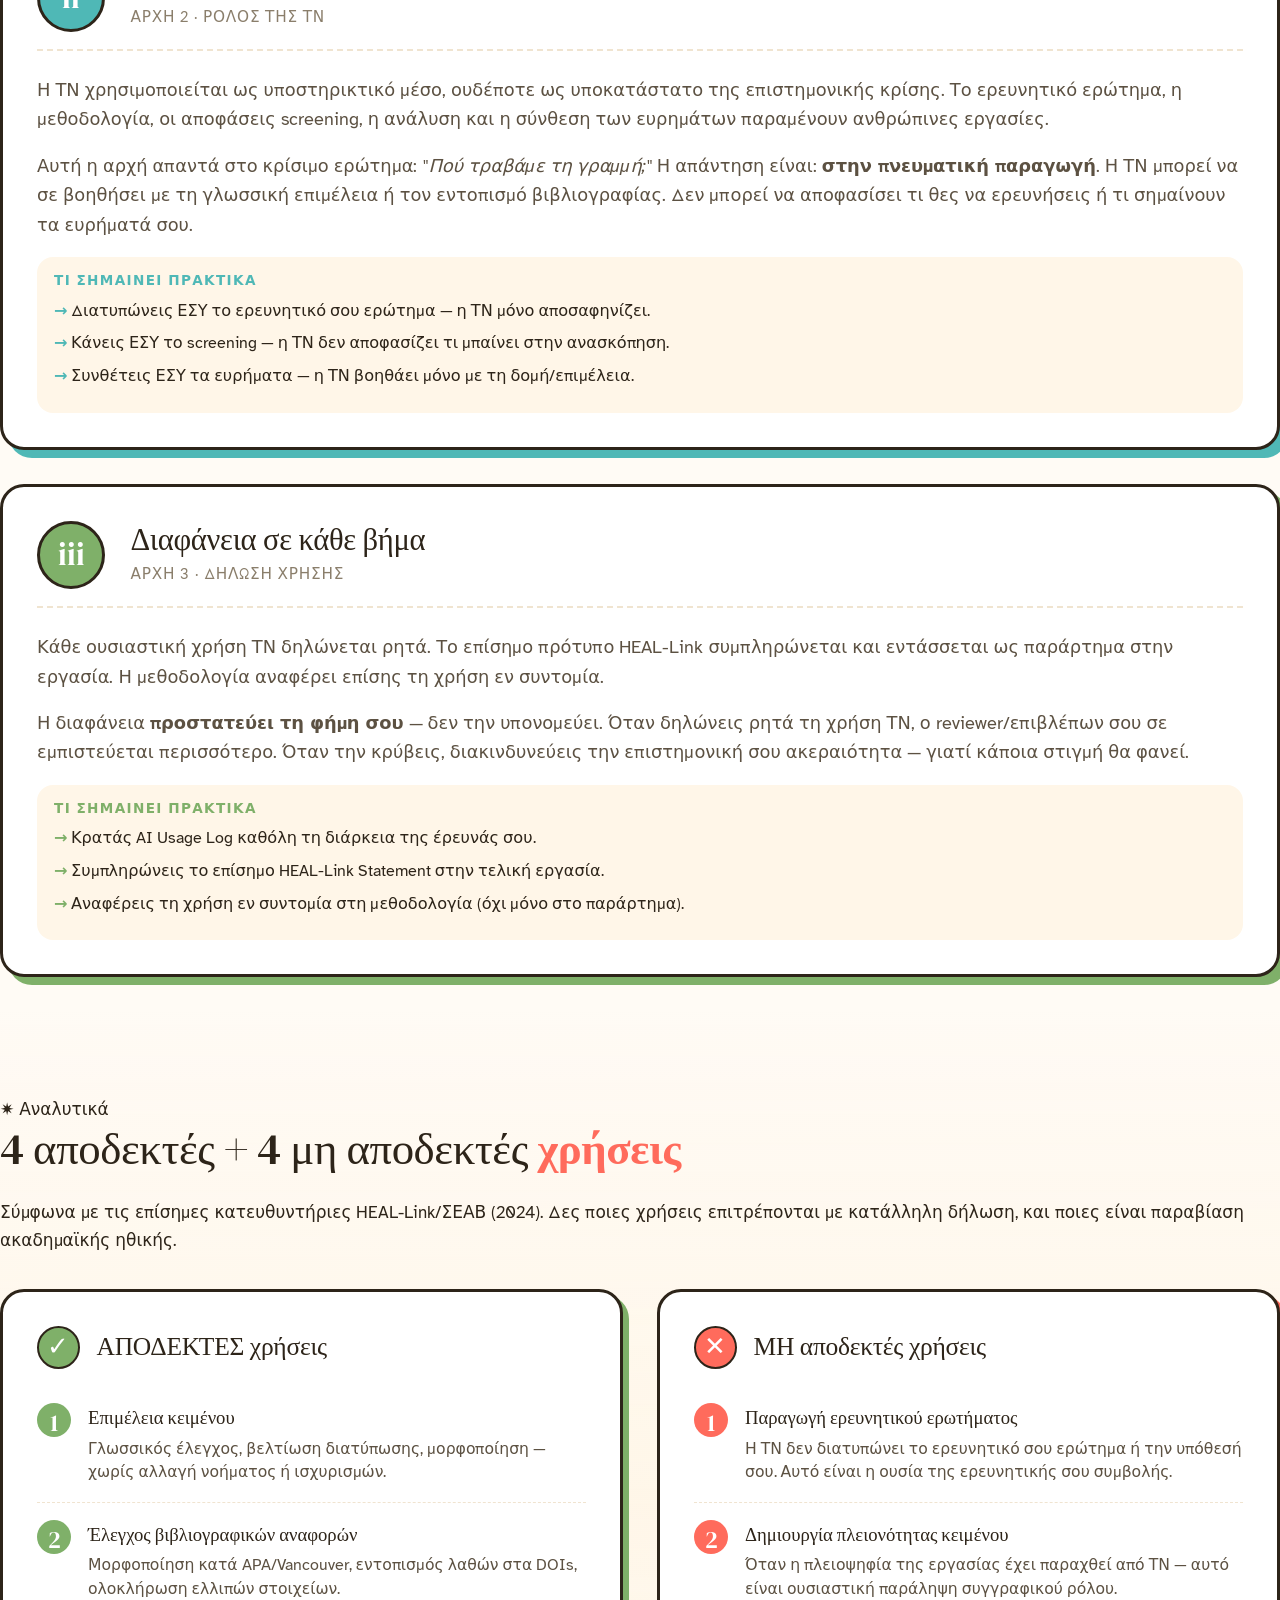
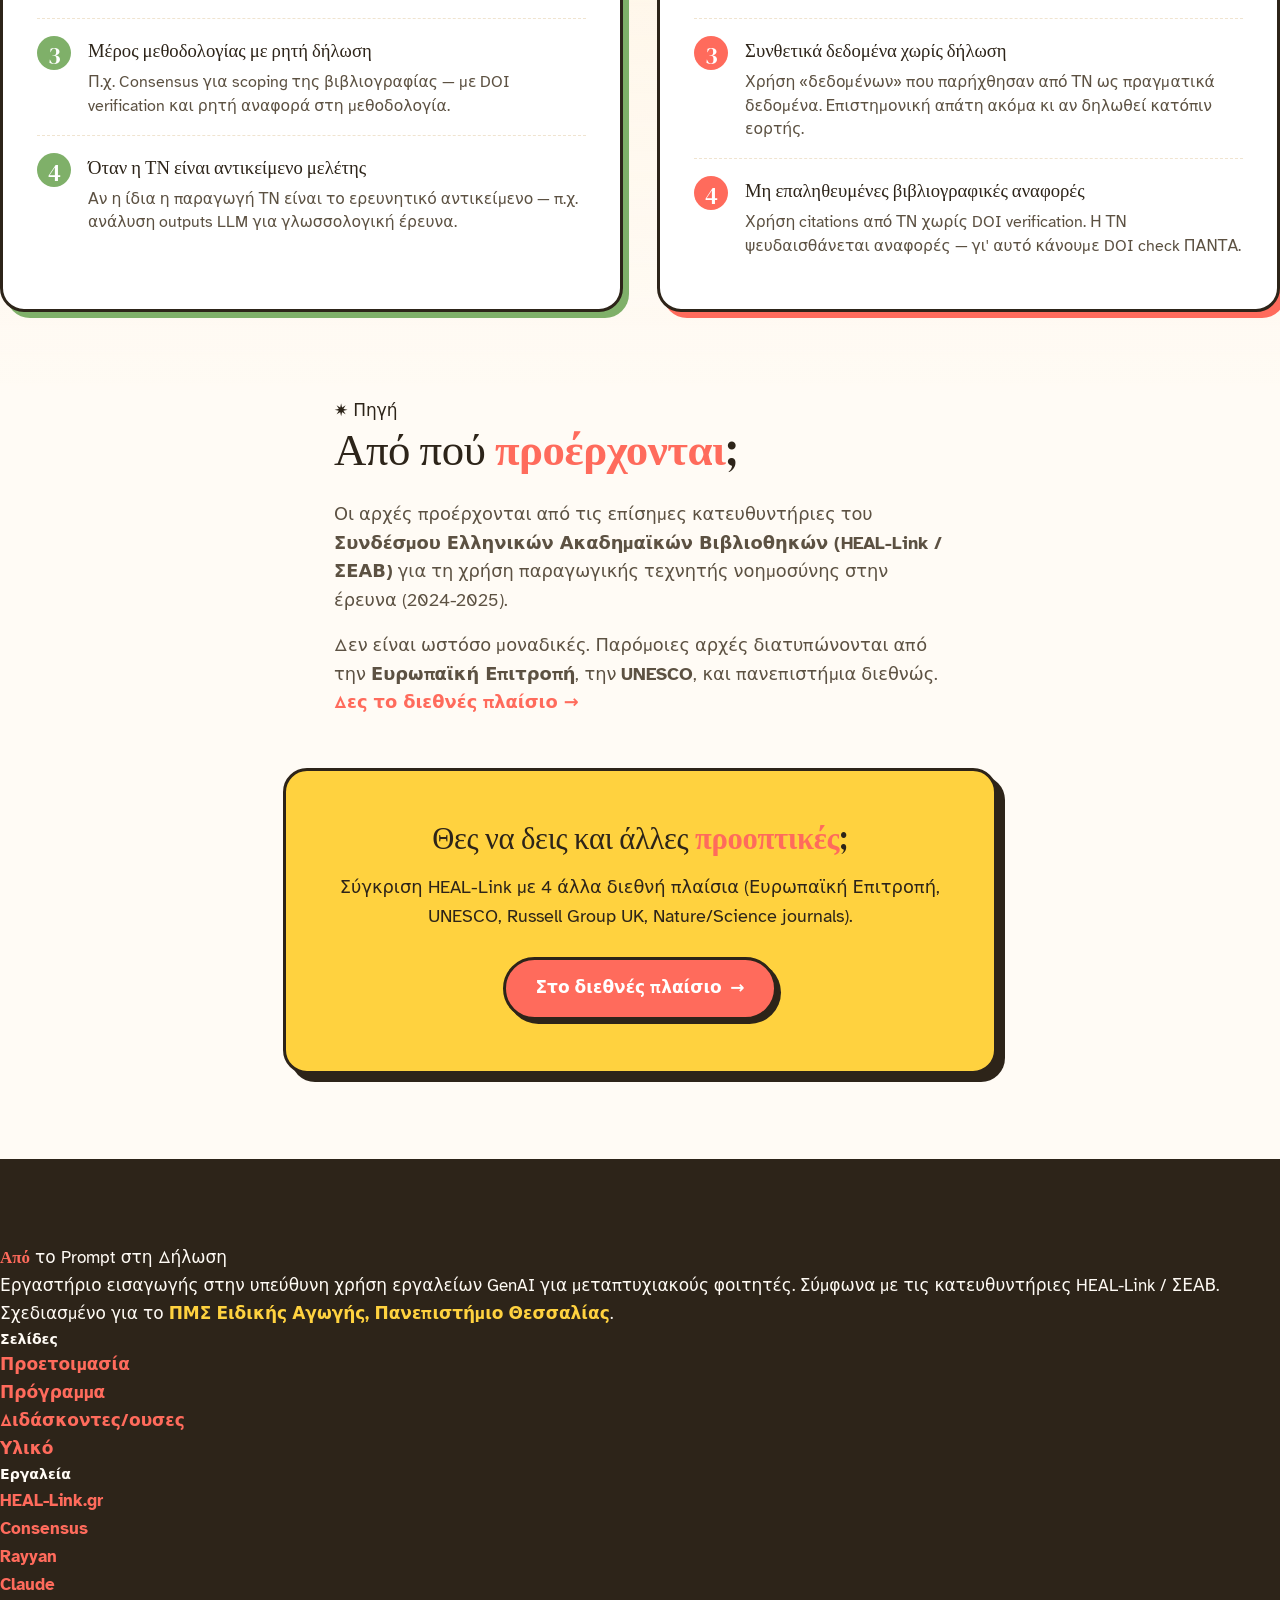
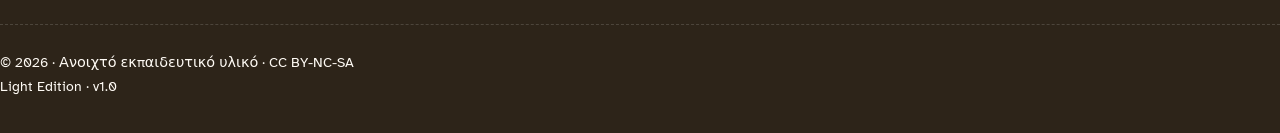
==== commit 55239574: "Update about.html" ====
--- a/about.html
+++ b/about.html
@@ -451,7 +451,7 @@
         <ul>
           <li><a href="prepare.html">Προετοιμασία</a></li>
           <li><a href="agenda.html">Πρόγραμμα</a></li>
-          <li><a href="instructor.html">Για Διδάσκοντες</a></li>
+          <li><a href="instructor.html">Διδάσκοντες/ουσες</a></li>
           <li><a href="materials.html">Υλικό</a></li>
         </ul>
       </div>
